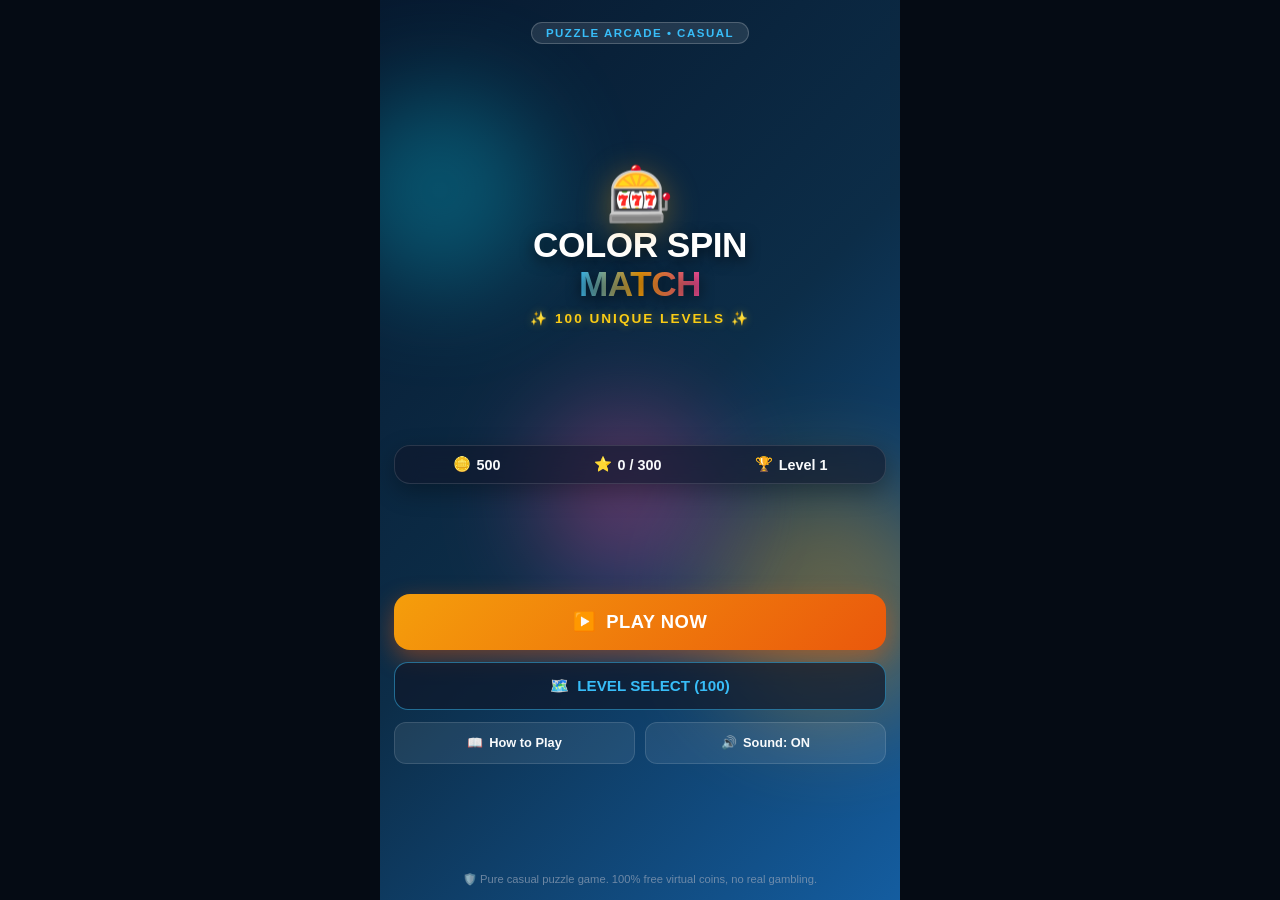
==== app/src/main/assets/index.html @ 5ff64e33 "chore: initialize base project structure Setup initial Android project files, including Manifest, Gr" ====
<!DOCTYPE html>
<html lang="en">
<head>
  <meta charset="UTF-8">
  <meta name="viewport" content="width=device-width, initial-scale=1.0, maximum-scale=1.0, user-scalable=no, viewport-fit=cover">
  <title>Color Spin Match – 100 Levels</title>
  <link rel="stylesheet" href="style.css">
</head>
<body>
  <!-- Canvas for Celebration Particles & Fireworks -->
  <canvas id="particles-canvas"></canvas>

  <!-- Main Container -->
  <div id="app" class="app-container">

    <!-- HOME SCREEN -->
    <section id="screen-home" class="screen active">
      <div class="home-decorations">
        <div class="decor-orb orb-1"></div>
        <div class="decor-orb orb-2"></div>
        <div class="decor-orb orb-3"></div>
      </div>
      <div class="home-content">
        <div class="game-badge">PUZZLE ARCADE • CASUAL</div>
        <div class="logo-group">
          <div class="logo-icon-spin">🎰</div>
          <h1 class="game-title">COLOR SPIN<br><span class="title-highlight">MATCH</span></h1>
          <div class="level-tag">✨ 100 UNIQUE LEVELS ✨</div>
        </div>

        <div class="home-stats-card">
          <div class="stat-pill">
            <span class="pill-icon">🪙</span>
            <span id="home-coins" class="pill-val">500</span>
          </div>
          <div class="stat-pill">
            <span class="pill-icon">⭐</span>
            <span id="home-stars" class="pill-val">0 / 300</span>
          </div>
          <div class="stat-pill">
            <span class="pill-icon">🏆</span>
            <span id="home-level-progress" class="pill-val">Level 1</span>
          </div>
        </div>

        <div class="home-menu">
          <button id="btn-play" class="btn-main pulse-btn" data-action="play">
            <span class="btn-icon">▶️</span> PLAY NOW
          </button>
          <button id="btn-level-select" class="btn-sub" data-action="level-select">
            <span class="btn-icon">🗺️</span> LEVEL SELECT (100)
          </button>
          <div class="home-row-btns">
            <button id="btn-how-to-play" class="btn-icon-label" data-action="how-to-play">
              <span>📖</span> How to Play
            </button>
            <button id="btn-sound-toggle-home" class="btn-icon-label" data-action="toggle-sound">
              <span id="home-sound-icon">🔊</span> Sound: ON
            </button>
          </div>
        </div>

        <div class="safe-notice">
          <span>🛡️ Pure casual puzzle game. 100% free virtual coins, no real gambling.</span>
        </div>
      </div>
    </section>

    <!-- LEVEL SELECT SCREEN -->
    <section id="screen-level-select" class="screen">
      <header class="top-nav">
        <button class="nav-back-btn" data-action="home">← Home</button>
        <h2 class="nav-title">Select Level (1–100)</h2>
        <div class="nav-coins">
          <span>🪙</span> <span class="nav-coin-val">500</span>
        </div>
      </header>

      <!-- World Filter Bar -->
      <div class="world-filter-scroll" id="world-filter-bar">
        <!-- Dynamically injected worlds -->
      </div>

      <!-- Level Grid Container -->
      <div class="level-grid-container" id="level-grid">
        <!-- 100 Level cards rendered here -->
      </div>
    </section>

    <!-- GAME SCREEN -->
    <section id="screen-game" class="screen">
      <!-- Game Top Header -->
      <header class="game-header">
        <div class="header-left">
          <button class="btn-header-icon" id="btn-game-back" data-action="level-select" title="Level Select">🗺️</button>
          <button class="btn-header-icon" id="btn-game-restart" data-action="restart" title="Restart Level">🔄</button>
        </div>
        <div class="level-indicator">
          <span class="level-theme-badge" id="hud-theme-badge">💧 Water World</span>
          <h2 class="level-number-text" id="hud-level-text">LEVEL 1 / 100</h2>
        </div>
        <div class="header-right">
          <div class="coin-display">
            <span>🪙</span> <span id="hud-coins">500</span>
          </div>
          <button class="btn-header-icon" id="btn-sound-toggle-game" data-action="toggle-sound">🔊</button>
        </div>
      </header>

      <!-- Objective & Stats Bar -->
      <div class="objective-bar">
        <div class="obj-card obj-target">
          <span class="obj-label">TARGET</span>
          <span class="obj-val" id="hud-target">500</span>
        </div>
        <div class="obj-card obj-score">
          <span class="obj-label">SCORE</span>
          <span class="obj-val" id="hud-score">0</span>
          <div class="score-progress-bar">
            <div class="score-fill" id="hud-score-fill" style="width: 0%;"></div>
          </div>
        </div>
        <div class="obj-card obj-moves">
          <span class="obj-label">MOVES</span>
          <span class="obj-val" id="hud-moves">10</span>
        </div>
      </div>

      <!-- Combo & Special Status Banner -->
      <div class="combo-banner-wrap">
        <div class="combo-banner" id="combo-banner">COMBO x2!</div>
        <div class="special-event-banner" id="event-banner">⚡ FIRE vs WATER!</div>
      </div>

      <!-- Slot Machine Cabinet Frame -->
      <div class="slot-cabinet" id="slot-cabinet">
        <div class="cabinet-rim-top">
          <div class="rim-light l1"></div>
          <div class="rim-light l2"></div>
          <div class="rim-light l3"></div>
          <div class="rim-light l4"></div>
          <div class="rim-light l5"></div>
        </div>

        <!-- The Reels Viewport -->
        <div class="reels-viewport" id="reels-viewport">
          <div class="reels-container" id="reels-container">
            <!-- 3 to 5 Reels dynamically injected -->
          </div>
          <!-- Win Payline Overlay Lines -->
          <svg class="paylines-overlay" id="paylines-overlay"></svg>
        </div>

        <div class="cabinet-rim-bottom">
          <span class="cabinet-marquee" id="cabinet-marquee">MATCH 3, 4 OR 5 TO WIN!</span>
        </div>
      </div>

      <!-- In-Game Powerup Boosters -->
      <div class="boosters-tray">
        <button class="booster-btn" id="btn-boost-moves" data-booster="moves" title="Add 3 Moves (100 🪙)">
          <span class="b-icon">⚡</span>
          <span class="b-label">+3 Moves</span>
          <span class="b-cost">100🪙</span>
        </button>
        <button class="booster-btn" id="btn-boost-wild" data-booster="wild" title="Rainbow Wild (200 🪙)">
          <span class="b-icon">🌈</span>
          <span class="b-label">Wild Reel</span>
          <span class="b-cost">200🪙</span>
        </button>
        <button class="booster-btn" id="btn-boost-bomb" data-booster="bomb" title="Clear Obstacles (150 🪙)">
          <span class="b-icon">💣</span>
          <span class="b-label">Bomb Blast</span>
          <span class="b-cost">150🪙</span>
        </button>
      </div>

      <!-- Bottom Controls: Large Tactile Spin Button -->
      <div class="spin-controls">
        <button id="btn-auto-spin" class="btn-auto" data-action="toggle-auto">
          <span>AUTO</span>
          <small id="auto-status">OFF</small>
        </button>
        <button id="btn-spin" class="btn-spin-large" data-action="spin">
          <div class="btn-spin-inner">
            <span class="spin-icon">🎰</span>
            <span class="spin-text">SPIN</span>
          </div>
        </button>
        <div class="quick-info">
          <span class="info-tip">SPACE: Spin</span>
        </div>
      </div>
    </section>

    <!-- VICTORY MODAL -->
    <div id="modal-victory" class="modal-overlay">
      <div class="modal-card victory-card">
        <div class="modal-header-icon">🎉</div>
        <h2 class="modal-title" id="victory-title">LEVEL COMPLETE!</h2>
        <div class="stars-row" id="victory-stars">
          <span class="star-item">⭐</span>
          <span class="star-item">⭐</span>
          <span class="star-item">⭐</span>
        </div>
        <div class="modal-stats-list">
          <div class="m-stat-row">
            <span>Score Reached:</span>
            <strong id="victory-score">1,250</strong>
          </div>
          <div class="m-stat-row">
            <span>Moves Remaining:</span>
            <strong id="victory-moves">4</strong>
          </div>
          <div class="m-stat-row">
            <span>Coins Earned:</span>
            <strong class="gold-text" id="victory-coins">+85 🪙</strong>
          </div>
        </div>
        <div class="modal-actions">
          <button class="btn-modal-action btn-next-level" id="btn-next-level" data-action="next-level">
            NEXT LEVEL ▶️
          </button>
          <div class="modal-sub-actions">
            <button class="btn-modal-sub" id="btn-replay-level" data-action="restart">🔄 Replay</button>
            <button class="btn-modal-sub" data-action="level-select">🗺️ Levels</button>
          </div>
        </div>
      </div>
    </div>

    <!-- GAME OVER / OUT OF MOVES MODAL -->
    <div id="modal-gameover" class="modal-overlay">
      <div class="modal-card gameover-card">
        <div class="modal-header-icon">💔</div>
        <h2 class="modal-title">OUT OF MOVES!</h2>
        <p class="modal-subtitle">You didn't reach the target score in time.</p>
        <div class="modal-stats-list">
          <div class="m-stat-row">
            <span>Target:</span>
            <strong id="gameover-target">1,000</strong>
          </div>
          <div class="m-stat-row">
            <span>Your Score:</span>
            <strong id="gameover-score">820</strong>
          </div>
        </div>
        <div class="modal-actions">
          <button class="btn-modal-action btn-retry" data-action="restart">
            🔄 TRY AGAIN
          </button>
          <button class="btn-modal-action btn-continue-moves" id="btn-buy-continue" data-booster="continue">
            ⚡ +3 Moves (100 🪙)
          </button>
          <button class="btn-modal-sub" data-action="level-select">🗺️ Level Select</button>
        </div>
      </div>
    </div>

    <!-- LEVEL 100 GRAND FINALE WINNER MODAL -->
    <div id="modal-grand-finale" class="modal-overlay">
      <div class="modal-card finale-card">
        <div class="finale-crown">👑</div>
        <h2 class="finale-title">100 LEVELS COMPLETE!</h2>
        <div class="master-badge">🏆 COLOR MATCH MASTER 🏆</div>
        <p class="finale-desc">
          Astounding achievement! You mastered all 20 worlds, solved every water, screw, fire, ice, robot, candy, space, and cosmic slot challenge!
        </p>
        <div class="finale-coins">
          <span>+5,000 BONUS COINS! 🪙</span>
        </div>
        <div class="modal-actions">
          <button class="btn-modal-action btn-replay-all" data-action="home">
            🏠 RETURN HOME
          </button>
          <button class="btn-modal-sub" data-action="level-select">
            🗺️ VIEW ALL LEVELS
          </button>
        </div>
      </div>
    </div>

    <!-- HOW TO PLAY MODAL -->
    <div id="modal-how-to-play" class="modal-overlay">
      <div class="modal-card how-card">
        <div class="how-header">
          <h3>📖 How to Play</h3>
          <button class="close-modal-btn" data-action="close-modal">✕</button>
        </div>
        <div class="how-content-scroll">
          <div class="how-section">
            <h4>🎰 Spin & Match</h4>
            <p>Press <strong>SPIN</strong> to roll the reels. Reels decelerate and stop one by one.</p>
            <ul>
              <li><strong>2 of a kind</strong> = Small Match (Points + Coins)</li>
              <li><strong>3 of a kind</strong> = Match (High Points)</li>
              <li><strong>4 of a kind</strong> = Super Match (+Combo Multiplier!)</li>
              <li><strong>5 of a kind</strong> = Mega Match (+Screen Shake & Mega Bonus!)</li>
            </ul>
          </div>
          <div class="how-section">
            <h4>✨ Special Symbols</h4>
            <div class="symbol-guide-grid">
              <div class="guide-item"><span>🌈</span><strong>Wild</strong><p>Substitutes for any normal symbol.</p></div>
              <div class="guide-item"><span>🌟</span><strong>Super Wild</strong><p>Matches any symbol with extra bonus points.</p></div>
              <div class="guide-item"><span>💣</span><strong>Bomb</strong><p>Detonates and converts adjacent symbols.</p></div>
              <div class="guide-item"><span>❓</span><strong>Mystery</strong><p>Reveals a high-tier symbol upon stopping.</p></div>
              <div class="guide-item"><span>🔒</span><strong>Locked</strong><p>Must be matched to crack open.</p></div>
              <div class="guide-item"><span>✖️2</span><strong>Multiplier</strong><p>Doubles all win scores on this spin.</p></div>
            </div>
          </div>
          <div class="how-section">
            <h4>🌍 20 Worlds & 100 Levels</h4>
            <p>Every 5 levels brings a completely new world theme, colors, and mechanics:</p>
            <p><strong>1-5:</strong> Water World • <strong>6-10:</strong> Machine World • <strong>11-15:</strong> Water + Machine • <strong>16-20:</strong> Fire World • <strong>21-25:</strong> Fire + Water • <strong>26-30:</strong> Ice World • <strong>31-35:</strong> Fire + Ice • <strong>36-40:</strong> Forest World • <strong>46-50:</strong> Candy World • <strong>56-60:</strong> Space World • <strong>76-80:</strong> Robot World • <strong>86-90:</strong> Rainbow World • <strong>91-100:</strong> Ultimate Finale!</p>
          </div>
          <div class="how-section">
            <h4>⌨️ Controls & Shortcuts</h4>
            <p><strong>Mobile:</strong> Tap the big SPIN button. Smooth responsive touch.<br>
            <strong>PC:</strong> Press <strong>SPACE</strong> to spin, <strong>R</strong> to restart, <strong>ESC</strong> for menu.</p>
          </div>
        </div>
        <button class="btn-modal-action" data-action="close-modal">GOT IT! LET'S PLAY</button>
      </div>
    </div>

  </div>

  <script src="script.js"></script>
</body>
</html>
---- app/src/main/assets/style.css ----
/* Color Spin Match - 100 Levels Responsive Stylesheet */

:root {
  --primary-color: #06b6d4;
  --primary-glow: rgba(6, 182, 212, 0.4);
  --accent-gold: #f59e0b;
  --bg-gradient: linear-gradient(135deg, #07192f 0%, #0c2d48 50%, #145da0 100%);
  --cabinet-bg: rgba(15, 23, 42, 0.85);
  --cabinet-border: #38bdf8;
  --cabinet-rim: #0284c7;
  --tile-bg: rgba(30, 41, 59, 0.7);
  --tile-border: rgba(255, 255, 255, 0.12);
  --text-main: #f8fafc;
  --text-muted: #94a3b8;
  --safe-top: env(safe-area-inset-top, 0px);
  --safe-bottom: env(safe-area-inset-bottom, 0px);
}

/* Global Reset & Mobile Constraints */
* {
  box-sizing: border-box;
  margin: 0;
  padding: 0;
  -webkit-tap-highlight-color: transparent;
  user-select: none;
  -webkit-user-select: none;
}

html, body {
  width: 100%;
  height: 100%;
  overflow: hidden;
  background-color: #050b14;
  color: var(--text-main);
  font-family: -apple-system, BlinkMacSystemFont, "Segoe UI", Roboto, Helvetica, Arial, sans-serif;
  touch-action: manipulation;
}

/* Particles Canvas */
#particles-canvas {
  position: fixed;
  top: 0;
  left: 0;
  width: 100%;
  height: 100%;
  pointer-events: none;
  z-index: 100;
}

/* App Container */
.app-container {
  position: relative;
  width: 100%;
  height: 100%;
  max-width: 520px;
  margin: 0 auto;
  overflow: hidden;
  display: flex;
  flex-direction: column;
  background: var(--bg-gradient);
  transition: background 0.6s cubic-bezier(0.4, 0, 0.2, 1);
}

/* Screens */
.screen {
  position: absolute;
  top: 0;
  left: 0;
  width: 100%;
  height: 100%;
  display: none;
  flex-direction: column;
  padding: calc(var(--safe-top) + 12px) 14px calc(var(--safe-bottom) + 14px) 14px;
  opacity: 0;
  transform: scale(0.98);
  transition: opacity 0.3s ease, transform 0.3s ease;
  z-index: 10;
  overflow: hidden;
}

.screen.active {
  display: flex;
  opacity: 1;
  transform: scale(1);
  z-index: 20;
}

/* ==========================================================================
   HOME SCREEN
   ========================================================================== */
#screen-home {
  justify-content: space-between;
  align-items: center;
  text-align: center;
}

.home-decorations {
  position: absolute;
  inset: 0;
  pointer-events: none;
  overflow: hidden;
}

.decor-orb {
  position: absolute;
  border-radius: 50%;
  filter: blur(50px);
  opacity: 0.35;
  animation: floatOrb 8s infinite alternate ease-in-out;
}

.orb-1 {
  width: 200px;
  height: 200px;
  background: #06b6d4;
  top: 10%;
  left: -40px;
}

.orb-2 {
  width: 240px;
  height: 240px;
  background: #f59e0b;
  bottom: 20%;
  right: -50px;
  animation-duration: 11s;
}

.orb-3 {
  width: 180px;
  height: 180px;
  background: #ec4899;
  top: 45%;
  left: 30%;
  animation-duration: 9s;
}

@keyframes floatOrb {
  0% { transform: translate(0, 0) scale(1); }
  100% { transform: translate(25px, 20px) scale(1.15); }
}

.home-content {
  position: relative;
  z-index: 2;
  width: 100%;
  height: 100%;
  display: flex;
  flex-direction: column;
  justify-content: space-between;
  align-items: center;
}

.game-badge {
  display: inline-block;
  padding: 4px 14px;
  border-radius: 20px;
  font-size: 0.72rem;
  letter-spacing: 1.5px;
  font-weight: 700;
  background: rgba(255, 255, 255, 0.1);
  border: 1px solid rgba(255, 255, 255, 0.2);
  color: #38bdf8;
  margin-top: 10px;
}

.logo-group {
  margin: 10px 0;
}

.logo-icon-spin {
  font-size: 3.4rem;
  filter: drop-shadow(0 6px 16px rgba(245, 158, 11, 0.4));
  animation: gentleBounce 2.5s infinite ease-in-out;
}

@keyframes gentleBounce {
  0%, 100% { transform: translateY(0); }
  50% { transform: translateY(-8px); }
}

.game-title {
  font-size: 2.2rem;
  font-weight: 900;
  line-height: 1.1;
  letter-spacing: -0.5px;
  color: #ffffff;
  text-shadow: 0 4px 14px rgba(0, 0, 0, 0.6);
}

.title-highlight {
  background: linear-gradient(90deg, #38bdf8, #f59e0b, #ec4899);
  -webkit-background-clip: text;
  -webkit-text-fill-color: transparent;
}

.level-tag {
  font-size: 0.85rem;
  font-weight: 800;
  letter-spacing: 2px;
  color: #facc15;
  margin-top: 6px;
  text-shadow: 0 0 10px rgba(250, 204, 21, 0.4);
}

.home-stats-card {
  display: flex;
  gap: 10px;
  background: rgba(15, 23, 42, 0.6);
  backdrop-filter: blur(12px);
  border: 1px solid rgba(255, 255, 255, 0.12);
  border-radius: 16px;
  padding: 10px 16px;
  width: 100%;
  justify-content: space-around;
  box-shadow: 0 8px 24px rgba(0, 0, 0, 0.3);
}

.stat-pill {
  display: flex;
  align-items: center;
  gap: 6px;
  font-size: 0.9rem;
  font-weight: 700;
}

.home-menu {
  display: flex;
  flex-direction: column;
  gap: 12px;
  width: 100%;
}

.btn-main {
  width: 100%;
  height: 56px;
  border: none;
  border-radius: 16px;
  background: linear-gradient(135deg, #f59e0b, #ea580c);
  color: #ffffff;
  font-size: 1.15rem;
  font-weight: 800;
  letter-spacing: 0.5px;
  display: flex;
  align-items: center;
  justify-content: center;
  gap: 10px;
  box-shadow: 0 8px 25px rgba(234, 88, 12, 0.45);
  cursor: pointer;
  transition: transform 0.15s, box-shadow 0.15s;
}

.btn-main:active {
  transform: scale(0.96);
  box-shadow: 0 3px 10px rgba(234, 88, 12, 0.3);
}

.pulse-btn {
  animation: pulseScale 2s infinite ease-in-out;
}

@keyframes pulseScale {
  0%, 100% { transform: scale(1); }
  50% { transform: scale(1.02); }
}

.btn-sub {
  width: 100%;
  height: 48px;
  border: 1.5px solid rgba(56, 189, 248, 0.5);
  border-radius: 14px;
  background: rgba(15, 23, 42, 0.7);
  color: #38bdf8;
  font-size: 0.95rem;
  font-weight: 700;
  display: flex;
  align-items: center;
  justify-content: center;
  gap: 8px;
  cursor: pointer;
  transition: transform 0.15s, background 0.15s;
}

.btn-sub:active {
  transform: scale(0.97);
  background: rgba(56, 189, 248, 0.15);
}

.home-row-btns {
  display: flex;
  gap: 10px;
  width: 100%;
}

.btn-icon-label {
  flex: 1;
  height: 42px;
  border-radius: 12px;
  background: rgba(255, 255, 255, 0.08);
  border: 1px solid rgba(255, 255, 255, 0.12);
  color: var(--text-main);
  font-size: 0.8rem;
  font-weight: 600;
  display: flex;
  align-items: center;
  justify-content: center;
  gap: 6px;
  cursor: pointer;
}

.btn-icon-label:active {
  background: rgba(255, 255, 255, 0.15);
}

.safe-notice {
  font-size: 0.7rem;
  color: var(--text-muted);
  opacity: 0.7;
}

/* ==========================================================================
   LEVEL SELECT SCREEN
   ========================================================================== */
#screen-level-select {
  padding-bottom: 0;
}

.top-nav {
  display: flex;
  align-items: center;
  justify-content: space-between;
  margin-bottom: 10px;
}

.nav-back-btn {
  background: rgba(255, 255, 255, 0.1);
  border: 1px solid rgba(255, 255, 255, 0.15);
  color: var(--text-main);
  padding: 7px 12px;
  border-radius: 10px;
  font-size: 0.85rem;
  font-weight: 700;
  cursor: pointer;
}

.nav-title {
  font-size: 1.1rem;
  font-weight: 800;
  color: #ffffff;
}

.nav-coins {
  font-size: 0.9rem;
  font-weight: 700;
  color: #facc15;
  background: rgba(15, 23, 42, 0.6);
  padding: 5px 10px;
  border-radius: 12px;
  border: 1px solid rgba(250, 204, 21, 0.25);
}

/* World Filter Scroll */
.world-filter-scroll {
  display: flex;
  gap: 8px;
  overflow-x: auto;
  padding-bottom: 8px;
  margin-bottom: 8px;
  scrollbar-width: none;
}

.world-filter-scroll::-webkit-scrollbar {
  display: none;
}

.filter-chip {
  flex-shrink: 0;
  padding: 6px 12px;
  border-radius: 20px;
  font-size: 0.72rem;
  font-weight: 700;
  background: rgba(15, 23, 42, 0.65);
  border: 1px solid rgba(255, 255, 255, 0.12);
  color: var(--text-muted);
  cursor: pointer;
  white-space: nowrap;
}

.filter-chip.active {
  background: var(--primary-color);
  color: #ffffff;
  border-color: #ffffff;
  box-shadow: 0 2px 10px var(--primary-glow);
}

/* Level Grid */
.level-grid-container {
  flex: 1;
  overflow-y: auto;
  padding-bottom: 24px;
  display: flex;
  flex-direction: column;
  gap: 16px;
  scrollbar-width: thin;
}

.world-group-section {
  background: rgba(15, 23, 42, 0.5);
  border-radius: 16px;
  padding: 12px;
  border: 1px solid rgba(255, 255, 255, 0.08);
}

.world-group-header {
  display: flex;
  justify-content: space-between;
  align-items: center;
  margin-bottom: 10px;
}

.world-group-title {
  font-size: 0.85rem;
  font-weight: 800;
  letter-spacing: 0.5px;
  display: flex;
  align-items: center;
  gap: 6px;
}

.world-range-tag {
  font-size: 0.7rem;
  color: var(--text-muted);
  background: rgba(255, 255, 255, 0.08);
  padding: 2px 6px;
  border-radius: 6px;
}

.level-cards-row {
  display: grid;
  grid-template-columns: repeat(5, 1fr);
  gap: 8px;
}

.lvl-card {
  aspect-ratio: 1;
  border-radius: 12px;
  display: flex;
  flex-direction: column;
  align-items: center;
  justify-content: center;
  font-weight: 800;
  font-size: 0.95rem;
  background: rgba(30, 41, 59, 0.6);
  border: 1.5px solid rgba(255, 255, 255, 0.1);
  color: var(--text-main);
  position: relative;
  cursor: pointer;
  transition: transform 0.15s, box-shadow 0.15s;
}

.lvl-card:active {
  transform: scale(0.93);
}

.lvl-card.completed {
  background: linear-gradient(135deg, rgba(16, 185, 129, 0.25), rgba(6, 182, 212, 0.25));
  border-color: #10b981;
}

.lvl-card.current {
  background: linear-gradient(135deg, rgba(245, 158, 11, 0.35), rgba(234, 88, 12, 0.35));
  border-color: #f59e0b;
  box-shadow: 0 0 12px rgba(245, 158, 11, 0.5);
  animation: pulseCard 2s infinite ease-in-out;
}

@keyframes pulseCard {
  0%, 100% { border-color: #f59e0b; }
  50% { border-color: #facc15; box-shadow: 0 0 16px rgba(250, 204, 21, 0.7); }
}

.lvl-card.locked {
  background: rgba(15, 23, 42, 0.4);
  border-color: rgba(255, 255, 255, 0.05);
  color: #475569;
  cursor: not-allowed;
  opacity: 0.55;
}

.lvl-stars {
  font-size: 0.55rem;
  line-height: 1;
  margin-top: 2px;
  letter-spacing: -1px;
}

.lvl-check {
  font-size: 0.65rem;
  color: #10b981;
}

/* ==========================================================================
   GAME SCREEN
   ========================================================================== */
#screen-game {
  justify-content: space-between;
}

.game-header {
  display: flex;
  align-items: center;
  justify-content: space-between;
  width: 100%;
}

.header-left, .header-right {
  display: flex;
  align-items: center;
  gap: 6px;
}

.btn-header-icon {
  width: 36px;
  height: 36px;
  border-radius: 10px;
  background: rgba(15, 23, 42, 0.7);
  border: 1px solid rgba(255, 255, 255, 0.15);
  color: #ffffff;
  font-size: 1rem;
  display: flex;
  align-items: center;
  justify-content: center;
  cursor: pointer;
}

.btn-header-icon:active {
  transform: scale(0.9);
}

.level-indicator {
  text-align: center;
}

.level-theme-badge {
  display: inline-block;
  font-size: 0.65rem;
  font-weight: 700;
  text-transform: uppercase;
  letter-spacing: 1px;
  color: var(--primary-color);
  background: rgba(255, 255, 255, 0.08);
  padding: 1px 8px;
  border-radius: 10px;
}

.level-number-text {
  font-size: 1.05rem;
  font-weight: 900;
  color: #ffffff;
  letter-spacing: 0.5px;
}

.coin-display {
  display: flex;
  align-items: center;
  gap: 4px;
  background: rgba(15, 23, 42, 0.7);
  border: 1px solid rgba(250, 204, 21, 0.3);
  padding: 4px 8px;
  border-radius: 10px;
  font-size: 0.82rem;
  font-weight: 800;
  color: #facc15;
}

/* Objective Bar */
.objective-bar {
  display: grid;
  grid-template-columns: 1fr 1.6fr 1fr;
  gap: 8px;
  margin: 6px 0;
}

.obj-card {
  background: rgba(15, 23, 42, 0.75);
  backdrop-filter: blur(8px);
  border: 1px solid rgba(255, 255, 255, 0.1);
  border-radius: 12px;
  padding: 6px 8px;
  text-align: center;
  display: flex;
  flex-direction: column;
  justify-content: center;
  position: relative;
}

.obj-label {
  font-size: 0.62rem;
  font-weight: 800;
  letter-spacing: 0.8px;
  color: var(--text-muted);
}

.obj-val {
  font-size: 1.15rem;
  font-weight: 900;
  color: #ffffff;
}

.obj-target .obj-val { color: #f59e0b; }
.obj-score .obj-val { color: #38bdf8; }
.obj-moves .obj-val { color: #10b981; }

.obj-moves.danger .obj-val {
  color: #ef4444;
  animation: moveBlink 0.8s infinite;
}

@keyframes moveBlink {
  50% { opacity: 0.4; }
}

.score-progress-bar {
  width: 100%;
  height: 4px;
  background: rgba(255, 255, 255, 0.1);
  border-radius: 4px;
  overflow: hidden;
  margin-top: 3px;
}

.score-fill {
  height: 100%;
  background: linear-gradient(90deg, #38bdf8, #10b981);
  transition: width 0.3s ease;
}

/* Combo Banner */
.combo-banner-wrap {
  height: 24px;
  display: flex;
  align-items: center;
  justify-content: center;
  position: relative;
}

.combo-banner, .special-event-banner {
  display: none;
  font-size: 0.8rem;
  font-weight: 800;
  padding: 2px 14px;
  border-radius: 12px;
  letter-spacing: 0.5px;
  animation: popIn 0.3s cubic-bezier(0.175, 0.885, 0.32, 1.275);
}

.combo-banner {
  background: linear-gradient(90deg, #f59e0b, #ec4899);
  color: #ffffff;
  box-shadow: 0 0 12px rgba(245, 158, 11, 0.6);
}

.special-event-banner {
  background: linear-gradient(90deg, #ef4444, #06b6d4);
  color: #ffffff;
  box-shadow: 0 0 12px rgba(6, 182, 212, 0.6);
}

@keyframes popIn {
  0% { transform: scale(0.5); opacity: 0; }
  100% { transform: scale(1); opacity: 1; }
}

/* Slot Machine Cabinet Frame */
.slot-cabinet {
  flex: 1;
  max-height: 400px;
  min-height: 270px;
  background: var(--cabinet-bg);
  border: 2px solid var(--cabinet-border);
  border-radius: 20px;
  box-shadow: 0 8px 30px rgba(0, 0, 0, 0.5), inset 0 0 20px rgba(0, 0, 0, 0.6);
  display: flex;
  flex-direction: column;
  padding: 8px;
  position: relative;
  overflow: hidden;
  transition: border-color 0.4s;
}

.cabinet-rim-top {
  display: flex;
  justify-content: space-around;
  padding-bottom: 6px;
}

.rim-light {
  width: 8px;
  height: 8px;
  border-radius: 50%;
  background: #facc15;
  box-shadow: 0 0 6px #facc15;
  animation: blinkLights 1.2s infinite alternate;
}

.l2 { animation-delay: 0.2s; }
.l3 { animation-delay: 0.4s; }
.l4 { animation-delay: 0.6s; }
.l5 { animation-delay: 0.8s; }

@keyframes blinkLights {
  0% { opacity: 0.3; transform: scale(0.8); }
  100% { opacity: 1; transform: scale(1.1); }
}

/* Reels Viewport */
.reels-viewport {
  flex: 1;
  position: relative;
  background: rgba(5, 11, 20, 0.85);
  border-radius: 14px;
  overflow: hidden;
  border: 1px solid rgba(255, 255, 255, 0.08);
}

/* Reels Container (Holds 3 to 5 reels side by side) */
.reels-container {
  display: flex;
  width: 100%;
  height: 100%;
  position: relative;
  z-index: 2;
}

.reel-column {
  flex: 1;
  height: 100%;
  display: flex;
  flex-direction: column;
  position: relative;
  border-right: 1px solid rgba(255, 255, 255, 0.06);
  overflow: hidden;
}

.reel-column:last-child {
  border-right: none;
}

/* The vertical moving strip */
.reel-strip {
  display: flex;
  flex-direction: column;
  width: 100%;
  position: absolute;
  top: 0;
  left: 0;
  will-change: transform;
}

.reel-strip.spinning {
  filter: blur(1.5px);
}

/* Slot Tile Cell */
.slot-tile {
  width: 100%;
  display: flex;
  flex-direction: column;
  align-items: center;
  justify-content: center;
  position: relative;
  user-select: none;
  transition: transform 0.25s, filter 0.25s;
}

.tile-inner {
  width: 88%;
  height: 88%;
  background: var(--tile-bg);
  border: 1px solid var(--tile-border);
  border-radius: 12px;
  display: flex;
  align-items: center;
  justify-content: center;
  position: relative;
  transition: transform 0.2s, box-shadow 0.2s;
}

.tile-symbol {
  font-size: 2rem;
  line-height: 1;
  display: flex;
  align-items: center;
  justify-content: center;
  filter: drop-shadow(0 2px 5px rgba(0, 0, 0, 0.4));
  transition: transform 0.2s cubic-bezier(0.175, 0.885, 0.32, 1.275);
}

/* Matched tile effects */
.slot-tile.matched .tile-inner {
  background: rgba(245, 158, 11, 0.35);
  border-color: #facc15;
  box-shadow: 0 0 15px rgba(250, 204, 21, 0.8), inset 0 0 10px rgba(250, 204, 21, 0.5);
  animation: matchBounce 0.6s infinite alternate ease-in-out;
}

.slot-tile.matched .tile-symbol {
  transform: scale(1.22);
}

@keyframes matchBounce {
  0% { transform: scale(1); }
  100% { transform: scale(1.08); }
}

/* Special Symbol Glows */
.slot-tile.wild .tile-inner {
  border-color: #ec4899;
  box-shadow: 0 0 10px rgba(236, 72, 153, 0.5);
}

.slot-tile.super-wild .tile-inner {
  border-color: #facc15;
  box-shadow: 0 0 12px rgba(250, 204, 21, 0.7);
  animation: rainbowBorder 1.5s infinite linear;
}

@keyframes rainbowBorder {
  0% { border-color: #ef4444; }
  33% { border-color: #10b981; }
  66% { border-color: #38bdf8; }
  100% { border-color: #ef4444; }
}

.slot-tile.locked .tile-inner::after {
  content: "🔒";
  position: absolute;
  top: 2px;
  right: 2px;
  font-size: 0.75rem;
  background: rgba(0, 0, 0, 0.6);
  border-radius: 4px;
  padding: 1px 2px;
}

.slot-tile.frozen .tile-inner::before {
  content: "";
  position: absolute;
  inset: 0;
  background: rgba(56, 189, 248, 0.3);
  border-radius: 12px;
  backdrop-filter: blur(1px);
}

/* Paylines Overlay SVG */
.paylines-overlay {
  position: absolute;
  inset: 0;
  width: 100%;
  height: 100%;
  pointer-events: none;
  z-index: 5;
}

.payline-path {
  fill: none;
  stroke-linecap: round;
  stroke-linejoin: round;
  animation: dash 1s linear infinite;
}

/* Cabinet Marquee */
.cabinet-rim-bottom {
  text-align: center;
  padding-top: 5px;
}

.cabinet-marquee {
  font-size: 0.68rem;
  font-weight: 800;
  letter-spacing: 1px;
  color: var(--accent-gold);
  text-shadow: 0 0 6px rgba(245, 158, 11, 0.5);
}

/* Boosters Tray */
.boosters-tray {
  display: flex;
  gap: 8px;
  margin: 6px 0;
}

.booster-btn {
  flex: 1;
  background: rgba(15, 23, 42, 0.75);
  border: 1px solid rgba(255, 255, 255, 0.12);
  border-radius: 12px;
  padding: 6px 4px;
  display: flex;
  flex-direction: column;
  align-items: center;
  justify-content: center;
  color: var(--text-main);
  cursor: pointer;
  transition: transform 0.15s, background 0.15s;
}

.booster-btn:active {
  transform: scale(0.94);
  background: rgba(255, 255, 255, 0.1);
}

.b-icon { font-size: 1.1rem; line-height: 1; }
.b-label { font-size: 0.65rem; font-weight: 700; margin-top: 2px; }
.b-cost { font-size: 0.6rem; color: #facc15; font-weight: 800; }

/* Spin Controls */
.spin-controls {
  display: flex;
  align-items: center;
  justify-content: space-between;
  gap: 12px;
  width: 100%;
  margin-top: 4px;
}

.btn-auto {
  width: 60px;
  height: 60px;
  border-radius: 16px;
  background: rgba(15, 23, 42, 0.8);
  border: 1.5px solid rgba(255, 255, 255, 0.15);
  color: var(--text-main);
  font-size: 0.75rem;
  font-weight: 800;
  display: flex;
  flex-direction: column;
  align-items: center;
  justify-content: center;
  cursor: pointer;
}

.btn-auto.active {
  background: rgba(239, 68, 68, 0.3);
  border-color: #ef4444;
  color: #ef4444;
}

.btn-spin-large {
  flex: 1;
  height: 64px;
  border-radius: 20px;
  border: none;
  background: linear-gradient(135deg, #10b981 0%, #059669 100%);
  color: #ffffff;
  font-size: 1.3rem;
  font-weight: 900;
  cursor: pointer;
  box-shadow: 0 8px 24px rgba(16, 185, 129, 0.5), inset 0 2px 4px rgba(255, 255, 255, 0.4);
  transition: transform 0.1s, box-shadow 0.1s, filter 0.2s;
  display: flex;
  align-items: center;
  justify-content: center;
}

.btn-spin-large:active {
  transform: scale(0.96);
  box-shadow: 0 2px 8px rgba(16, 185, 129, 0.4);
}

.btn-spin-large.disabled {
  filter: grayscale(0.8) opacity(0.6);
  cursor: not-allowed;
  pointer-events: none;
}

.btn-spin-inner {
  display: flex;
  align-items: center;
  justify-content: center;
  gap: 8px;
}

.spin-icon {
  font-size: 1.6rem;
  animation: spinWiggle 3s infinite ease-in-out;
}

@keyframes spinWiggle {
  0%, 100% { transform: rotate(0deg); }
  25% { transform: rotate(-8deg); }
  75% { transform: rotate(8deg); }
}

.quick-info {
  width: 60px;
  text-align: center;
}

.info-tip {
  font-size: 0.62rem;
  color: var(--text-muted);
  font-weight: 600;
}

/* Screen Shake */
.shake-screen {
  animation: screenShake 0.45s cubic-bezier(0.36, 0.07, 0.19, 0.97) both;
}

@keyframes screenShake {
  10%, 90% { transform: translate3d(-2px, 0, 0); }
  20%, 80% { transform: translate3d(3px, 0, 0); }
  30%, 50%, 70% { transform: translate3d(-4px, 0, 0); }
  40%, 60% { transform: translate3d(4px, 0, 0); }
}

/* ==========================================================================
   MODALS
   ========================================================================== */
.modal-overlay {
  position: fixed;
  inset: 0;
  background: rgba(0, 0, 0, 0.82);
  backdrop-filter: blur(8px);
  display: none;
  align-items: center;
  justify-content: center;
  padding: 16px;
  z-index: 200;
}

.modal-overlay.active {
  display: flex;
}

.modal-card {
  width: 100%;
  max-width: 380px;
  background: rgba(15, 23, 42, 0.95);
  border: 1.5px solid rgba(255, 255, 255, 0.15);
  border-radius: 24px;
  padding: 24px 20px;
  text-align: center;
  box-shadow: 0 16px 40px rgba(0, 0, 0, 0.7);
  animation: modalScale 0.3s cubic-bezier(0.175, 0.885, 0.32, 1.275);
}

@keyframes modalScale {
  0% { transform: scale(0.8); opacity: 0; }
  100% { transform: scale(1); opacity: 1; }
}

.modal-header-icon {
  font-size: 3.2rem;
  margin-bottom: 6px;
}

.modal-title {
  font-size: 1.5rem;
  font-weight: 900;
  color: #ffffff;
}

.modal-subtitle {
  font-size: 0.85rem;
  color: var(--text-muted);
  margin-top: 4px;
}

.stars-row {
  font-size: 2rem;
  margin: 12px 0;
  display: flex;
  justify-content: center;
  gap: 8px;
}

.star-item {
  filter: drop-shadow(0 2px 8px rgba(250, 204, 21, 0.5));
}

.modal-stats-list {
  background: rgba(30, 41, 59, 0.6);
  border-radius: 14px;
  padding: 12px;
  margin: 14px 0;
  display: flex;
  flex-direction: column;
  gap: 8px;
}

.m-stat-row {
  display: flex;
  justify-content: space-between;
  font-size: 0.9rem;
}

.gold-text {
  color: #facc15;
}

.modal-actions {
  display: flex;
  flex-direction: column;
  gap: 10px;
  margin-top: 14px;
}

.btn-modal-action {
  width: 100%;
  height: 50px;
  border-radius: 14px;
  border: none;
  background: linear-gradient(135deg, #10b981, #059669);
  color: #ffffff;
  font-size: 1.05rem;
  font-weight: 800;
  cursor: pointer;
  box-shadow: 0 6px 20px rgba(16, 185, 129, 0.4);
}

.btn-modal-action:active {
  transform: scale(0.96);
}

.btn-retry {
  background: linear-gradient(135deg, #f59e0b, #ea580c);
  box-shadow: 0 6px 20px rgba(234, 88, 12, 0.4);
}

.btn-continue-moves {
  background: linear-gradient(135deg, #38bdf8, #2563eb);
}

.modal-sub-actions {
  display: flex;
  gap: 8px;
}

.btn-modal-sub {
  flex: 1;
  height: 42px;
  border-radius: 12px;
  background: rgba(255, 255, 255, 0.08);
  border: 1px solid rgba(255, 255, 255, 0.15);
  color: var(--text-main);
  font-size: 0.85rem;
  font-weight: 700;
  cursor: pointer;
}

/* Grand Finale Modal */
.finale-card {
  border-color: #facc15;
  background: linear-gradient(135deg, #1e1b4b 0%, #311042 100%);
  box-shadow: 0 0 50px rgba(250, 204, 21, 0.4);
}

.finale-crown {
  font-size: 4rem;
  animation: crownFloat 2s infinite ease-in-out;
}

@keyframes crownFloat {
  0%, 100% { transform: translateY(0) rotate(-3deg); }
  50% { transform: translateY(-8px) rotate(3deg); }
}

.master-badge {
  font-size: 1.15rem;
  font-weight: 900;
  color: #facc15;
  letter-spacing: 1px;
  margin: 6px 0;
  text-shadow: 0 0 12px rgba(250, 204, 21, 0.6);
}

.finale-desc {
  font-size: 0.85rem;
  color: #e2e8f0;
  line-height: 1.4;
  margin: 10px 0;
}

.finale-coins {
  font-size: 1.1rem;
  font-weight: 800;
  color: #facc15;
  background: rgba(250, 204, 21, 0.15);
  border: 1px dashed #facc15;
  padding: 8px;
  border-radius: 12px;
}

/* How to Play Modal */
.how-card {
  max-height: 85vh;
  display: flex;
  flex-direction: column;
  text-align: left;
}

.how-header {
  display: flex;
  justify-content: space-between;
  align-items: center;
  margin-bottom: 12px;
}

.close-modal-btn {
  background: none;
  border: none;
  color: var(--text-muted);
  font-size: 1.2rem;
  cursor: pointer;
}

.how-content-scroll {
  flex: 1;
  overflow-y: auto;
  padding-right: 4px;
  display: flex;
  flex-direction: column;
  gap: 14px;
  margin-bottom: 14px;
}

.how-section h4 {
  font-size: 0.95rem;
  color: #38bdf8;
  margin-bottom: 4px;
}

.how-section p, .how-section ul {
  font-size: 0.8rem;
  color: var(--text-muted);
  line-height: 1.4;
}

.how-section ul {
  margin-left: 16px;
  margin-top: 4px;
}

.symbol-guide-grid {
  display: grid;
  grid-template-columns: 1fr 1fr;
  gap: 8px;
  margin-top: 6px;
}

.guide-item {
  background: rgba(30, 41, 59, 0.5);
  border-radius: 10px;
  padding: 6px 8px;
  display: flex;
  flex-direction: column;
  gap: 2px;
}

.guide-item span {
  font-size: 1.3rem;
}

.guide-item strong {
  font-size: 0.78rem;
  color: #ffffff;
}

.guide-item p {
  font-size: 0.68rem;
}
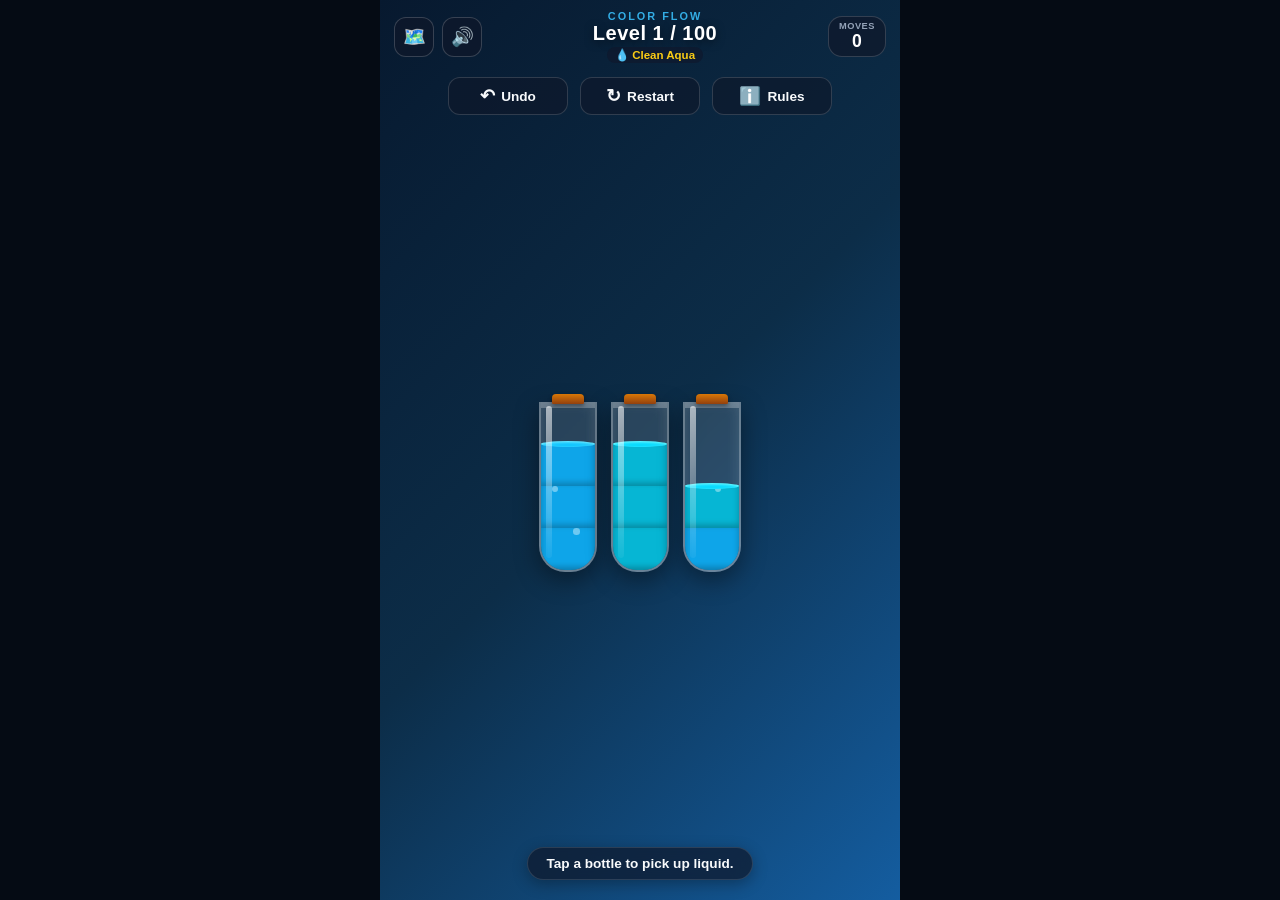
==== commit ff5d35c8: "feat: rebrand project to Color Flow Transitioned the game from a color slot puzzle to a water sort p" ====
--- a/app/src/main/assets/index.html
+++ b/app/src/main/assets/index.html
@@ -3,329 +3,185 @@
 <head>
   <meta charset="UTF-8">
   <meta name="viewport" content="width=device-width, initial-scale=1.0, maximum-scale=1.0, user-scalable=no, viewport-fit=cover">
-  <title>Color Spin Match – 100 Levels</title>
-  <link rel="stylesheet" href="style.css">
+  <meta name="description" content="Color Flow – 100 Level Water Color Sort Puzzle Game">
+  <meta name="theme-color" content="#07192f">
+  <title>Color Flow – Water Sort Puzzle</title>
+  <link rel="stylesheet" href="./style.css">
 </head>
 <body>
-  <!-- Canvas for Celebration Particles & Fireworks -->
-  <canvas id="particles-canvas"></canvas>
+  <!-- Confetti / Particle Effects Canvas -->
+  <canvas id="fx-canvas"></canvas>
 
-  <!-- Main Container -->
-  <div id="app" class="app-container">
+  <!-- Main Game Container -->
+  <div id="game-app" class="game-container">
 
-    <!-- HOME SCREEN -->
-    <section id="screen-home" class="screen active">
-      <div class="home-decorations">
-        <div class="decor-orb orb-1"></div>
-        <div class="decor-orb orb-2"></div>
-        <div class="decor-orb orb-3"></div>
+    <!-- Top Navigation & Controls Bar -->
+    <header class="game-top-bar">
+      <div class="top-bar-left">
+        <button id="btn-home" class="ctrl-btn icon-only" title="Home / Levels" data-action="levels">🗺️</button>
+        <button id="btn-sound" class="ctrl-btn icon-only" title="Toggle Sound" data-action="toggle-sound">🔊</button>
       </div>
-      <div class="home-content">
-        <div class="game-badge">PUZZLE ARCADE • CASUAL</div>
-        <div class="logo-group">
-          <div class="logo-icon-spin">🎰</div>
-          <h1 class="game-title">COLOR SPIN<br><span class="title-highlight">MATCH</span></h1>
-          <div class="level-tag">✨ 100 UNIQUE LEVELS ✨</div>
+
+      <div class="level-meta">
+        <div class="game-brand-title">COLOR FLOW</div>
+        <div class="level-badge" id="hud-level-badge">Level 1 / 100</div>
+        <div class="world-theme-name" id="hud-world-name">💧 Aqua Water</div>
+      </div>
+
+      <div class="top-bar-right">
+        <div class="moves-counter-pill">
+          <span class="pill-label">MOVES</span>
+          <span class="pill-number" id="hud-moves">0</span>
         </div>
+      </div>
+    </header>
 
-        <div class="home-stats-card">
-          <div class="stat-pill">
-            <span class="pill-icon">🪙</span>
-            <span id="home-coins" class="pill-val">500</span>
+    <!-- Quick Action Bar (Undo, Restart, Hint) -->
+    <div class="quick-action-bar">
+      <button id="btn-undo" class="action-btn" title="Undo last move" data-action="undo">
+        <span class="action-icon">↶</span>
+        <span class="action-text">Undo</span>
+      </button>
+      <button id="btn-restart" class="action-btn" title="Restart level" data-action="restart">
+        <span class="action-icon">↻</span>
+        <span class="action-text">Restart</span>
+      </button>
+      <button id="btn-info" class="action-btn" title="How to play" data-action="how-to-play">
+        <span class="action-icon">ℹ️</span>
+        <span class="action-text">Rules</span>
+      </button>
+    </div>
+
+    <!-- Main Puzzle Playing Board -->
+    <main class="board-viewport" id="board-viewport">
+      <!-- Water pouring connection stream / pipe overlay -->
+      <svg id="pipe-stream-svg" class="pipe-stream-overlay"></svg>
+
+      <!-- Bottle Containers Grid -->
+      <div class="bottles-stage" id="bottles-stage">
+        <!-- Bottle elements dynamically injected here -->
+      </div>
+    </main>
+
+    <!-- Bottom Instruction & Status Banner -->
+    <footer class="bottom-guidance-bar">
+      <div class="instruction-box" id="instruction-box">
+        Tap a bottle, then choose where to pour.
+      </div>
+    </footer>
+
+    <!-- LEVEL COMPLETE MODAL -->
+    <div id="modal-victory" class="modal-backdrop">
+      <div class="modal-dialog victory-dialog">
+        <div class="trophy-bounce">🏆</div>
+        <h2 class="dialog-title" id="victory-title">LEVEL SOLVED!</h2>
+        <div class="star-rating-row" id="victory-stars">
+          <span class="star-icon">⭐</span>
+          <span class="star-icon">⭐</span>
+          <span class="star-icon">⭐</span>
+        </div>
+        <div class="victory-details-card">
+          <div class="v-row">
+            <span>Level:</span>
+            <strong id="victory-lvl-num">1</strong>
           </div>
-          <div class="stat-pill">
-            <span class="pill-icon">⭐</span>
-            <span id="home-stars" class="pill-val">0 / 300</span>
+          <div class="v-row">
+            <span>Total Moves:</span>
+            <strong id="victory-move-count">12</strong>
           </div>
-          <div class="stat-pill">
-            <span class="pill-icon">🏆</span>
-            <span id="home-level-progress" class="pill-val">Level 1</span>
+          <div class="v-row">
+            <span>Theme:</span>
+            <strong id="victory-theme-name">Clean Aqua</strong>
           </div>
         </div>
-
-        <div class="home-menu">
-          <button id="btn-play" class="btn-main pulse-btn" data-action="play">
-            <span class="btn-icon">▶️</span> PLAY NOW
-          </button>
-          <button id="btn-level-select" class="btn-sub" data-action="level-select">
-            <span class="btn-icon">🗺️</span> LEVEL SELECT (100)
-          </button>
-          <div class="home-row-btns">
-            <button id="btn-how-to-play" class="btn-icon-label" data-action="how-to-play">
-              <span>📖</span> How to Play
-            </button>
-            <button id="btn-sound-toggle-home" class="btn-icon-label" data-action="toggle-sound">
-              <span id="home-sound-icon">🔊</span> Sound: ON
-            </button>
-          </div>
-        </div>
-
-        <div class="safe-notice">
-          <span>🛡️ Pure casual puzzle game. 100% free virtual coins, no real gambling.</span>
-        </div>
-      </div>
-    </section>
-
-    <!-- LEVEL SELECT SCREEN -->
-    <section id="screen-level-select" class="screen">
-      <header class="top-nav">
-        <button class="nav-back-btn" data-action="home">← Home</button>
-        <h2 class="nav-title">Select Level (1–100)</h2>
-        <div class="nav-coins">
-          <span>🪙</span> <span class="nav-coin-val">500</span>
-        </div>
-      </header>
-
-      <!-- World Filter Bar -->
-      <div class="world-filter-scroll" id="world-filter-bar">
-        <!-- Dynamically injected worlds -->
-      </div>
-
-      <!-- Level Grid Container -->
-      <div class="level-grid-container" id="level-grid">
-        <!-- 100 Level cards rendered here -->
-      </div>
-    </section>
-
-    <!-- GAME SCREEN -->
-    <section id="screen-game" class="screen">
-      <!-- Game Top Header -->
-      <header class="game-header">
-        <div class="header-left">
-          <button class="btn-header-icon" id="btn-game-back" data-action="level-select" title="Level Select">🗺️</button>
-          <button class="btn-header-icon" id="btn-game-restart" data-action="restart" title="Restart Level">🔄</button>
-        </div>
-        <div class="level-indicator">
-          <span class="level-theme-badge" id="hud-theme-badge">💧 Water World</span>
-          <h2 class="level-number-text" id="hud-level-text">LEVEL 1 / 100</h2>
-        </div>
-        <div class="header-right">
-          <div class="coin-display">
-            <span>🪙</span> <span id="hud-coins">500</span>
-          </div>
-          <button class="btn-header-icon" id="btn-sound-toggle-game" data-action="toggle-sound">🔊</button>
-        </div>
-      </header>
-
-      <!-- Objective & Stats Bar -->
-      <div class="objective-bar">
-        <div class="obj-card obj-target">
-          <span class="obj-label">TARGET</span>
-          <span class="obj-val" id="hud-target">500</span>
-        </div>
-        <div class="obj-card obj-score">
-          <span class="obj-label">SCORE</span>
-          <span class="obj-val" id="hud-score">0</span>
-          <div class="score-progress-bar">
-            <div class="score-fill" id="hud-score-fill" style="width: 0%;"></div>
-          </div>
-        </div>
-        <div class="obj-card obj-moves">
-          <span class="obj-label">MOVES</span>
-          <span class="obj-val" id="hud-moves">10</span>
-        </div>
-      </div>
-
-      <!-- Combo & Special Status Banner -->
-      <div class="combo-banner-wrap">
-        <div class="combo-banner" id="combo-banner">COMBO x2!</div>
-        <div class="special-event-banner" id="event-banner">⚡ FIRE vs WATER!</div>
-      </div>
-
-      <!-- Slot Machine Cabinet Frame -->
-      <div class="slot-cabinet" id="slot-cabinet">
-        <div class="cabinet-rim-top">
-          <div class="rim-light l1"></div>
-          <div class="rim-light l2"></div>
-          <div class="rim-light l3"></div>
-          <div class="rim-light l4"></div>
-          <div class="rim-light l5"></div>
-        </div>
-
-        <!-- The Reels Viewport -->
-        <div class="reels-viewport" id="reels-viewport">
-          <div class="reels-container" id="reels-container">
-            <!-- 3 to 5 Reels dynamically injected -->
-          </div>
-          <!-- Win Payline Overlay Lines -->
-          <svg class="paylines-overlay" id="paylines-overlay"></svg>
-        </div>
-
-        <div class="cabinet-rim-bottom">
-          <span class="cabinet-marquee" id="cabinet-marquee">MATCH 3, 4 OR 5 TO WIN!</span>
-        </div>
-      </div>
-
-      <!-- In-Game Powerup Boosters -->
-      <div class="boosters-tray">
-        <button class="booster-btn" id="btn-boost-moves" data-booster="moves" title="Add 3 Moves (100 🪙)">
-          <span class="b-icon">⚡</span>
-          <span class="b-label">+3 Moves</span>
-          <span class="b-cost">100🪙</span>
-        </button>
-        <button class="booster-btn" id="btn-boost-wild" data-booster="wild" title="Rainbow Wild (200 🪙)">
-          <span class="b-icon">🌈</span>
-          <span class="b-label">Wild Reel</span>
-          <span class="b-cost">200🪙</span>
-        </button>
-        <button class="booster-btn" id="btn-boost-bomb" data-booster="bomb" title="Clear Obstacles (150 🪙)">
-          <span class="b-icon">💣</span>
-          <span class="b-label">Bomb Blast</span>
-          <span class="b-cost">150🪙</span>
-        </button>
-      </div>
-
-      <!-- Bottom Controls: Large Tactile Spin Button -->
-      <div class="spin-controls">
-        <button id="btn-auto-spin" class="btn-auto" data-action="toggle-auto">
-          <span>AUTO</span>
-          <small id="auto-status">OFF</small>
-        </button>
-        <button id="btn-spin" class="btn-spin-large" data-action="spin">
-          <div class="btn-spin-inner">
-            <span class="spin-icon">🎰</span>
-            <span class="spin-text">SPIN</span>
-          </div>
-        </button>
-        <div class="quick-info">
-          <span class="info-tip">SPACE: Spin</span>
-        </div>
-      </div>
-    </section>
-
-    <!-- VICTORY MODAL -->
-    <div id="modal-victory" class="modal-overlay">
-      <div class="modal-card victory-card">
-        <div class="modal-header-icon">🎉</div>
-        <h2 class="modal-title" id="victory-title">LEVEL COMPLETE!</h2>
-        <div class="stars-row" id="victory-stars">
-          <span class="star-item">⭐</span>
-          <span class="star-item">⭐</span>
-          <span class="star-item">⭐</span>
-        </div>
-        <div class="modal-stats-list">
-          <div class="m-stat-row">
-            <span>Score Reached:</span>
-            <strong id="victory-score">1,250</strong>
-          </div>
-          <div class="m-stat-row">
-            <span>Moves Remaining:</span>
-            <strong id="victory-moves">4</strong>
-          </div>
-          <div class="m-stat-row">
-            <span>Coins Earned:</span>
-            <strong class="gold-text" id="victory-coins">+85 🪙</strong>
-          </div>
-        </div>
-        <div class="modal-actions">
-          <button class="btn-modal-action btn-next-level" id="btn-next-level" data-action="next-level">
-            NEXT LEVEL ▶️
-          </button>
-          <div class="modal-sub-actions">
-            <button class="btn-modal-sub" id="btn-replay-level" data-action="restart">🔄 Replay</button>
-            <button class="btn-modal-sub" data-action="level-select">🗺️ Levels</button>
+        <div class="dialog-actions">
+          <button id="btn-next-level" class="btn-primary" data-action="next-level">NEXT LEVEL ▶️</button>
+          <div class="dialog-sub-actions">
+            <button class="btn-secondary" data-action="restart">↻ Replay</button>
+            <button class="btn-secondary" data-action="levels">🗺️ Levels</button>
           </div>
         </div>
       </div>
     </div>
 
-    <!-- GAME OVER / OUT OF MOVES MODAL -->
-    <div id="modal-gameover" class="modal-overlay">
-      <div class="modal-card gameover-card">
-        <div class="modal-header-icon">💔</div>
-        <h2 class="modal-title">OUT OF MOVES!</h2>
-        <p class="modal-subtitle">You didn't reach the target score in time.</p>
-        <div class="modal-stats-list">
-          <div class="m-stat-row">
-            <span>Target:</span>
-            <strong id="gameover-target">1,000</strong>
-          </div>
-          <div class="m-stat-row">
-            <span>Your Score:</span>
-            <strong id="gameover-score">820</strong>
-          </div>
+    <!-- LEVEL SELECT (1 TO 100) MODAL -->
+    <div id="modal-levels" class="modal-backdrop">
+      <div class="modal-dialog levels-dialog">
+        <div class="modal-head">
+          <h3 class="modal-head-title">Select Level (1–100)</h3>
+          <button class="btn-close-modal" data-action="close-modal">✕</button>
         </div>
-        <div class="modal-actions">
-          <button class="btn-modal-action btn-retry" data-action="restart">
-            🔄 TRY AGAIN
-          </button>
-          <button class="btn-modal-action btn-continue-moves" id="btn-buy-continue" data-booster="continue">
-            ⚡ +3 Moves (100 🪙)
-          </button>
-          <button class="btn-modal-sub" data-action="level-select">🗺️ Level Select</button>
+
+        <!-- World category tabs -->
+        <div class="world-tabs-scroller" id="world-tabs-bar">
+          <!-- Dynamically populated world category buttons -->
+        </div>
+
+        <!-- 100 Level badges grid -->
+        <div class="levels-scroll-container" id="levels-grid-container">
+          <!-- Levels injected by JS -->
         </div>
       </div>
     </div>
 
-    <!-- LEVEL 100 GRAND FINALE WINNER MODAL -->
-    <div id="modal-grand-finale" class="modal-overlay">
-      <div class="modal-card finale-card">
-        <div class="finale-crown">👑</div>
-        <h2 class="finale-title">100 LEVELS COMPLETE!</h2>
-        <div class="master-badge">🏆 COLOR MATCH MASTER 🏆</div>
-        <p class="finale-desc">
-          Astounding achievement! You mastered all 20 worlds, solved every water, screw, fire, ice, robot, candy, space, and cosmic slot challenge!
-        </p>
-        <div class="finale-coins">
-          <span>+5,000 BONUS COINS! 🪙</span>
+    <!-- HOW TO PLAY / RULES MODAL -->
+    <div id="modal-rules" class="modal-backdrop">
+      <div class="modal-dialog rules-dialog">
+        <div class="modal-head">
+          <h3 class="modal-head-title">📖 Water Sort Rules</h3>
+          <button class="btn-close-modal" data-action="close-modal">✕</button>
         </div>
-        <div class="modal-actions">
-          <button class="btn-modal-action btn-replay-all" data-action="home">
-            🏠 RETURN HOME
-          </button>
-          <button class="btn-modal-sub" data-action="level-select">
-            🗺️ VIEW ALL LEVELS
-          </button>
+        <div class="rules-body">
+          <div class="rule-item">
+            <div class="rule-icon">🧪</div>
+            <div class="rule-desc">
+              <strong>Objective:</strong> Sort all colored liquids until each bottle holds exactly <strong>one single color</strong>.
+            </div>
+          </div>
+          <div class="rule-item">
+            <div class="rule-icon">👆</div>
+            <div class="rule-desc">
+              <strong>How to Pour:</strong> Tap a bottle to pick it up, then tap another bottle to pour water through the connection pipe.
+            </div>
+          </div>
+          <div class="rule-item">
+            <div class="rule-icon">💧</div>
+            <div class="rule-desc">
+              <strong>Matching Colors:</strong> You can only pour onto the <em>same color</em> (or into an empty container) if there is enough space.
+            </div>
+          </div>
+          <div class="rule-item">
+            <div class="rule-icon">↶</div>
+            <div class="rule-desc">
+              <strong>No Penalties:</strong> Use <strong>Undo</strong> anytime. Every single level is 100% free and solvable!
+            </div>
+          </div>
+          <div class="rule-item">
+            <div class="rule-icon">🌍</div>
+            <div class="rule-desc">
+              <strong>20 Evolving Worlds:</strong> Progress through Pipe Water, Screw Cap Flasks, Frozen Ice, Fire Mist, Rainforest, Candy Syrup, Space Energy Tubes, and more!
+            </div>
+          </div>
         </div>
+        <button class="btn-primary" data-action="close-modal">GOT IT, LET'S PLAY!</button>
       </div>
     </div>
 
-    <!-- HOW TO PLAY MODAL -->
-    <div id="modal-how-to-play" class="modal-overlay">
-      <div class="modal-card how-card">
-        <div class="how-header">
-          <h3>📖 How to Play</h3>
-          <button class="close-modal-btn" data-action="close-modal">✕</button>
-        </div>
-        <div class="how-content-scroll">
-          <div class="how-section">
-            <h4>🎰 Spin & Match</h4>
-            <p>Press <strong>SPIN</strong> to roll the reels. Reels decelerate and stop one by one.</p>
-            <ul>
-              <li><strong>2 of a kind</strong> = Small Match (Points + Coins)</li>
-              <li><strong>3 of a kind</strong> = Match (High Points)</li>
-              <li><strong>4 of a kind</strong> = Super Match (+Combo Multiplier!)</li>
-              <li><strong>5 of a kind</strong> = Mega Match (+Screen Shake & Mega Bonus!)</li>
-            </ul>
-          </div>
-          <div class="how-section">
-            <h4>✨ Special Symbols</h4>
-            <div class="symbol-guide-grid">
-              <div class="guide-item"><span>🌈</span><strong>Wild</strong><p>Substitutes for any normal symbol.</p></div>
-              <div class="guide-item"><span>🌟</span><strong>Super Wild</strong><p>Matches any symbol with extra bonus points.</p></div>
-              <div class="guide-item"><span>💣</span><strong>Bomb</strong><p>Detonates and converts adjacent symbols.</p></div>
-              <div class="guide-item"><span>❓</span><strong>Mystery</strong><p>Reveals a high-tier symbol upon stopping.</p></div>
-              <div class="guide-item"><span>🔒</span><strong>Locked</strong><p>Must be matched to crack open.</p></div>
-              <div class="guide-item"><span>✖️2</span><strong>Multiplier</strong><p>Doubles all win scores on this spin.</p></div>
-            </div>
-          </div>
-          <div class="how-section">
-            <h4>🌍 20 Worlds & 100 Levels</h4>
-            <p>Every 5 levels brings a completely new world theme, colors, and mechanics:</p>
-            <p><strong>1-5:</strong> Water World • <strong>6-10:</strong> Machine World • <strong>11-15:</strong> Water + Machine • <strong>16-20:</strong> Fire World • <strong>21-25:</strong> Fire + Water • <strong>26-30:</strong> Ice World • <strong>31-35:</strong> Fire + Ice • <strong>36-40:</strong> Forest World • <strong>46-50:</strong> Candy World • <strong>56-60:</strong> Space World • <strong>76-80:</strong> Robot World • <strong>86-90:</strong> Rainbow World • <strong>91-100:</strong> Ultimate Finale!</p>
-          </div>
-          <div class="how-section">
-            <h4>⌨️ Controls & Shortcuts</h4>
-            <p><strong>Mobile:</strong> Tap the big SPIN button. Smooth responsive touch.<br>
-            <strong>PC:</strong> Press <strong>SPACE</strong> to spin, <strong>R</strong> to restart, <strong>ESC</strong> for menu.</p>
-          </div>
-        </div>
-        <button class="btn-modal-action" data-action="close-modal">GOT IT! LET'S PLAY</button>
+    <!-- GRAND MASTER CELEBRATION (LEVEL 100 COMPLETE) -->
+    <div id="modal-grand-master" class="modal-backdrop">
+      <div class="modal-dialog grand-dialog">
+        <div class="crown-glow">👑</div>
+        <h2 class="dialog-title gold-title">100 LEVELS COMPLETE!</h2>
+        <div class="master-subtitle">🏆 MASTER OF COLOR FLOW 🏆</div>
+        <p class="master-message">
+          Sensational! You completed every single one of the 100 water sort puzzles across all 20 unique worlds!
+        </p>
+        <button class="btn-primary" data-action="levels">🗺️ LEVEL SELECTION</button>
       </div>
     </div>
 
   </div>
 
-  <script src="script.js"></script>
+  <script src="./script.js"></script>
 </body>
 </html>
--- a/app/src/main/assets/style.css
+++ b/app/src/main/assets/style.css
@@ -1,22 +1,20 @@
-/* Color Spin Match - 100 Levels Responsive Stylesheet */
+/* Color Flow – Water Sort Puzzle 
+   Modern, Fluid, Mobile-First Stylesheet */
 
 :root {
-  --primary-color: #06b6d4;
-  --primary-glow: rgba(6, 182, 212, 0.4);
-  --accent-gold: #f59e0b;
   --bg-gradient: linear-gradient(135deg, #07192f 0%, #0c2d48 50%, #145da0 100%);
-  --cabinet-bg: rgba(15, 23, 42, 0.85);
-  --cabinet-border: #38bdf8;
-  --cabinet-rim: #0284c7;
-  --tile-bg: rgba(30, 41, 59, 0.7);
-  --tile-border: rgba(255, 255, 255, 0.12);
-  --text-main: #f8fafc;
+  --accent-color: #38bdf8;
+  --accent-glow: rgba(56, 189, 248, 0.45);
+  --glass-tint: rgba(255, 255, 255, 0.12);
+  --glass-border: rgba(255, 255, 255, 0.3);
+  --text-primary: #f8fafc;
   --text-muted: #94a3b8;
+  --card-bg: rgba(15, 23, 42, 0.85);
   --safe-top: env(safe-area-inset-top, 0px);
   --safe-bottom: env(safe-area-inset-bottom, 0px);
 }
 
-/* Global Reset & Mobile Constraints */
+/* Global Reset */
 * {
   box-sizing: border-box;
   margin: 0;
@@ -31,994 +29,404 @@
   height: 100%;
   overflow: hidden;
   background-color: #050b14;
-  color: var(--text-main);
+  color: var(--text-primary);
   font-family: -apple-system, BlinkMacSystemFont, "Segoe UI", Roboto, Helvetica, Arial, sans-serif;
   touch-action: manipulation;
 }
 
-/* Particles Canvas */
-#particles-canvas {
+/* FX / Particles Canvas */
+#fx-canvas {
   position: fixed;
-  top: 0;
-  left: 0;
+  inset: 0;
   width: 100%;
   height: 100%;
   pointer-events: none;
   z-index: 100;
 }
 
-/* App Container */
-.app-container {
+/* Main App Wrapper */
+.game-container {
   position: relative;
   width: 100%;
   height: 100%;
   max-width: 520px;
   margin: 0 auto;
-  overflow: hidden;
   display: flex;
   flex-direction: column;
   background: var(--bg-gradient);
-  transition: background 0.6s cubic-bezier(0.4, 0, 0.2, 1);
-}
-
-/* Screens */
-.screen {
-  position: absolute;
-  top: 0;
-  left: 0;
-  width: 100%;
-  height: 100%;
-  display: none;
-  flex-direction: column;
-  padding: calc(var(--safe-top) + 12px) 14px calc(var(--safe-bottom) + 14px) 14px;
-  opacity: 0;
-  transform: scale(0.98);
-  transition: opacity 0.3s ease, transform 0.3s ease;
-  z-index: 10;
-  overflow: hidden;
-}
-
-.screen.active {
-  display: flex;
-  opacity: 1;
-  transform: scale(1);
-  z-index: 20;
+  transition: background 0.7s cubic-bezier(0.4, 0, 0.2, 1);
+  padding: calc(var(--safe-top) + 10px) 14px calc(var(--safe-bottom) + 12px) 14px;
 }
 
 /* ==========================================================================
-   HOME SCREEN
+   TOP BAR & HEADER
    ========================================================================== */
-#screen-home {
+.game-top-bar {
+  display: flex;
+  align-items: center;
   justify-content: space-between;
-  align-items: center;
+  width: 100%;
+  padding-bottom: 8px;
+}
+
+.top-bar-left, .top-bar-right {
+  display: flex;
+  align-items: center;
+  gap: 8px;
+}
+
+.ctrl-btn {
+  width: 40px;
+  height: 40px;
+  border-radius: 12px;
+  background: rgba(15, 23, 42, 0.7);
+  border: 1px solid rgba(255, 255, 255, 0.18);
+  color: #ffffff;
+  font-size: 1.15rem;
+  display: flex;
+  align-items: center;
+  justify-content: center;
+  cursor: pointer;
+  transition: transform 0.15s, background 0.15s;
+}
+
+.ctrl-btn:active {
+  transform: scale(0.92);
+  background: rgba(255, 255, 255, 0.2);
+}
+
+.level-meta {
   text-align: center;
 }
 
-.home-decorations {
-  position: absolute;
-  inset: 0;
-  pointer-events: none;
-  overflow: hidden;
-}
-
-.decor-orb {
-  position: absolute;
-  border-radius: 50%;
-  filter: blur(50px);
-  opacity: 0.35;
-  animation: floatOrb 8s infinite alternate ease-in-out;
-}
-
-.orb-1 {
-  width: 200px;
-  height: 200px;
-  background: #06b6d4;
-  top: 10%;
-  left: -40px;
-}
-
-.orb-2 {
-  width: 240px;
-  height: 240px;
-  background: #f59e0b;
-  bottom: 20%;
-  right: -50px;
-  animation-duration: 11s;
-}
-
-.orb-3 {
-  width: 180px;
-  height: 180px;
-  background: #ec4899;
-  top: 45%;
-  left: 30%;
-  animation-duration: 9s;
-}
-
-@keyframes floatOrb {
-  0% { transform: translate(0, 0) scale(1); }
-  100% { transform: translate(25px, 20px) scale(1.15); }
-}
-
-.home-content {
-  position: relative;
-  z-index: 2;
-  width: 100%;
-  height: 100%;
-  display: flex;
-  flex-direction: column;
-  justify-content: space-between;
-  align-items: center;
-}
-
-.game-badge {
-  display: inline-block;
-  padding: 4px 14px;
-  border-radius: 20px;
-  font-size: 0.72rem;
-  letter-spacing: 1.5px;
-  font-weight: 700;
-  background: rgba(255, 255, 255, 0.1);
-  border: 1px solid rgba(255, 255, 255, 0.2);
-  color: #38bdf8;
-  margin-top: 10px;
-}
-
-.logo-group {
-  margin: 10px 0;
-}
-
-.logo-icon-spin {
-  font-size: 3.4rem;
-  filter: drop-shadow(0 6px 16px rgba(245, 158, 11, 0.4));
-  animation: gentleBounce 2.5s infinite ease-in-out;
-}
-
-@keyframes gentleBounce {
-  0%, 100% { transform: translateY(0); }
-  50% { transform: translateY(-8px); }
-}
-
-.game-title {
-  font-size: 2.2rem;
-  font-weight: 900;
-  line-height: 1.1;
-  letter-spacing: -0.5px;
-  color: #ffffff;
-  text-shadow: 0 4px 14px rgba(0, 0, 0, 0.6);
-}
-
-.title-highlight {
-  background: linear-gradient(90deg, #38bdf8, #f59e0b, #ec4899);
-  -webkit-background-clip: text;
-  -webkit-text-fill-color: transparent;
-}
-
-.level-tag {
-  font-size: 0.85rem;
+.game-brand-title {
+  font-size: 0.68rem;
   font-weight: 800;
   letter-spacing: 2px;
+  color: var(--accent-color);
+  opacity: 0.9;
+}
+
+.level-badge {
+  font-size: 1.25rem;
+  font-weight: 900;
+  letter-spacing: 0.5px;
+  color: #ffffff;
+  text-shadow: 0 2px 8px rgba(0, 0, 0, 0.5);
+}
+
+.world-theme-name {
+  font-size: 0.72rem;
+  font-weight: 700;
   color: #facc15;
-  margin-top: 6px;
-  text-shadow: 0 0 10px rgba(250, 204, 21, 0.4);
-}
-
-.home-stats-card {
-  display: flex;
-  gap: 10px;
   background: rgba(15, 23, 42, 0.6);
-  backdrop-filter: blur(12px);
-  border: 1px solid rgba(255, 255, 255, 0.12);
-  border-radius: 16px;
-  padding: 10px 16px;
-  width: 100%;
-  justify-content: space-around;
-  box-shadow: 0 8px 24px rgba(0, 0, 0, 0.3);
-}
-
-.stat-pill {
-  display: flex;
-  align-items: center;
-  gap: 6px;
-  font-size: 0.9rem;
-  font-weight: 700;
-}
-
-.home-menu {
-  display: flex;
-  flex-direction: column;
+  padding: 1px 8px;
+  border-radius: 10px;
+  display: inline-block;
+  margin-top: 2px;
+}
+
+.moves-counter-pill {
+  background: rgba(15, 23, 42, 0.7);
+  border: 1px solid rgba(255, 255, 255, 0.16);
+  border-radius: 14px;
+  padding: 4px 10px;
+  display: flex;
+  flex-direction: column;
+  align-items: center;
+  min-width: 58px;
+}
+
+.pill-label {
+  font-size: 0.58rem;
+  font-weight: 800;
+  color: var(--text-muted);
+  letter-spacing: 0.5px;
+}
+
+.pill-number {
+  font-size: 1.1rem;
+  font-weight: 900;
+  color: #ffffff;
+}
+
+/* Quick Action Bar (Undo, Restart, Info) */
+.quick-action-bar {
+  display: flex;
+  justify-content: center;
   gap: 12px;
-  width: 100%;
-}
-
-.btn-main {
-  width: 100%;
-  height: 56px;
-  border: none;
-  border-radius: 16px;
-  background: linear-gradient(135deg, #f59e0b, #ea580c);
-  color: #ffffff;
-  font-size: 1.15rem;
-  font-weight: 800;
-  letter-spacing: 0.5px;
-  display: flex;
-  align-items: center;
-  justify-content: center;
-  gap: 10px;
-  box-shadow: 0 8px 25px rgba(234, 88, 12, 0.45);
-  cursor: pointer;
-  transition: transform 0.15s, box-shadow 0.15s;
-}
-
-.btn-main:active {
-  transform: scale(0.96);
-  box-shadow: 0 3px 10px rgba(234, 88, 12, 0.3);
-}
-
-.pulse-btn {
-  animation: pulseScale 2s infinite ease-in-out;
-}
-
-@keyframes pulseScale {
-  0%, 100% { transform: scale(1); }
-  50% { transform: scale(1.02); }
-}
-
-.btn-sub {
-  width: 100%;
-  height: 48px;
-  border: 1.5px solid rgba(56, 189, 248, 0.5);
-  border-radius: 14px;
-  background: rgba(15, 23, 42, 0.7);
-  color: #38bdf8;
-  font-size: 0.95rem;
-  font-weight: 700;
-  display: flex;
-  align-items: center;
-  justify-content: center;
-  gap: 8px;
-  cursor: pointer;
-  transition: transform 0.15s, background 0.15s;
-}
-
-.btn-sub:active {
-  transform: scale(0.97);
-  background: rgba(56, 189, 248, 0.15);
-}
-
-.home-row-btns {
-  display: flex;
-  gap: 10px;
-  width: 100%;
-}
-
-.btn-icon-label {
+  margin: 6px 0 12px 0;
+}
+
+.action-btn {
   flex: 1;
-  height: 42px;
+  max-width: 120px;
+  height: 38px;
   border-radius: 12px;
-  background: rgba(255, 255, 255, 0.08);
-  border: 1px solid rgba(255, 255, 255, 0.12);
-  color: var(--text-main);
-  font-size: 0.8rem;
-  font-weight: 600;
+  background: rgba(15, 23, 42, 0.65);
+  border: 1px solid rgba(255, 255, 255, 0.15);
+  color: var(--text-primary);
   display: flex;
   align-items: center;
   justify-content: center;
   gap: 6px;
-  cursor: pointer;
-}
-
-.btn-icon-label:active {
-  background: rgba(255, 255, 255, 0.15);
-}
-
-.safe-notice {
-  font-size: 0.7rem;
-  color: var(--text-muted);
-  opacity: 0.7;
-}
-
-/* ==========================================================================
-   LEVEL SELECT SCREEN
-   ========================================================================== */
-#screen-level-select {
-  padding-bottom: 0;
-}
-
-.top-nav {
-  display: flex;
-  align-items: center;
-  justify-content: space-between;
-  margin-bottom: 10px;
-}
-
-.nav-back-btn {
-  background: rgba(255, 255, 255, 0.1);
-  border: 1px solid rgba(255, 255, 255, 0.15);
-  color: var(--text-main);
-  padding: 7px 12px;
-  border-radius: 10px;
   font-size: 0.85rem;
   font-weight: 700;
   cursor: pointer;
-}
-
-.nav-title {
+  transition: transform 0.15s, background 0.15s, border-color 0.15s;
+}
+
+.action-btn:active {
+  transform: scale(0.95);
+  background: rgba(56, 189, 248, 0.2);
+  border-color: var(--accent-color);
+}
+
+.action-icon {
   font-size: 1.1rem;
-  font-weight: 800;
-  color: #ffffff;
-}
-
-.nav-coins {
-  font-size: 0.9rem;
-  font-weight: 700;
-  color: #facc15;
-  background: rgba(15, 23, 42, 0.6);
-  padding: 5px 10px;
-  border-radius: 12px;
-  border: 1px solid rgba(250, 204, 21, 0.25);
-}
-
-/* World Filter Scroll */
-.world-filter-scroll {
-  display: flex;
-  gap: 8px;
-  overflow-x: auto;
-  padding-bottom: 8px;
-  margin-bottom: 8px;
-  scrollbar-width: none;
-}
-
-.world-filter-scroll::-webkit-scrollbar {
-  display: none;
-}
-
-.filter-chip {
-  flex-shrink: 0;
-  padding: 6px 12px;
-  border-radius: 20px;
-  font-size: 0.72rem;
-  font-weight: 700;
-  background: rgba(15, 23, 42, 0.65);
-  border: 1px solid rgba(255, 255, 255, 0.12);
-  color: var(--text-muted);
-  cursor: pointer;
-  white-space: nowrap;
-}
-
-.filter-chip.active {
-  background: var(--primary-color);
-  color: #ffffff;
-  border-color: #ffffff;
-  box-shadow: 0 2px 10px var(--primary-glow);
-}
-
-/* Level Grid */
-.level-grid-container {
-  flex: 1;
-  overflow-y: auto;
-  padding-bottom: 24px;
-  display: flex;
-  flex-direction: column;
-  gap: 16px;
-  scrollbar-width: thin;
-}
-
-.world-group-section {
-  background: rgba(15, 23, 42, 0.5);
-  border-radius: 16px;
-  padding: 12px;
-  border: 1px solid rgba(255, 255, 255, 0.08);
-}
-
-.world-group-header {
-  display: flex;
-  justify-content: space-between;
-  align-items: center;
-  margin-bottom: 10px;
-}
-
-.world-group-title {
-  font-size: 0.85rem;
-  font-weight: 800;
-  letter-spacing: 0.5px;
-  display: flex;
-  align-items: center;
-  gap: 6px;
-}
-
-.world-range-tag {
-  font-size: 0.7rem;
-  color: var(--text-muted);
-  background: rgba(255, 255, 255, 0.08);
-  padding: 2px 6px;
-  border-radius: 6px;
-}
-
-.level-cards-row {
-  display: grid;
-  grid-template-columns: repeat(5, 1fr);
-  gap: 8px;
-}
-
-.lvl-card {
-  aspect-ratio: 1;
-  border-radius: 12px;
-  display: flex;
-  flex-direction: column;
-  align-items: center;
-  justify-content: center;
-  font-weight: 800;
-  font-size: 0.95rem;
-  background: rgba(30, 41, 59, 0.6);
-  border: 1.5px solid rgba(255, 255, 255, 0.1);
-  color: var(--text-main);
-  position: relative;
-  cursor: pointer;
-  transition: transform 0.15s, box-shadow 0.15s;
-}
-
-.lvl-card:active {
-  transform: scale(0.93);
-}
-
-.lvl-card.completed {
-  background: linear-gradient(135deg, rgba(16, 185, 129, 0.25), rgba(6, 182, 212, 0.25));
-  border-color: #10b981;
-}
-
-.lvl-card.current {
-  background: linear-gradient(135deg, rgba(245, 158, 11, 0.35), rgba(234, 88, 12, 0.35));
-  border-color: #f59e0b;
-  box-shadow: 0 0 12px rgba(245, 158, 11, 0.5);
-  animation: pulseCard 2s infinite ease-in-out;
-}
-
-@keyframes pulseCard {
-  0%, 100% { border-color: #f59e0b; }
-  50% { border-color: #facc15; box-shadow: 0 0 16px rgba(250, 204, 21, 0.7); }
-}
-
-.lvl-card.locked {
-  background: rgba(15, 23, 42, 0.4);
-  border-color: rgba(255, 255, 255, 0.05);
-  color: #475569;
-  cursor: not-allowed;
-  opacity: 0.55;
-}
-
-.lvl-stars {
-  font-size: 0.55rem;
-  line-height: 1;
-  margin-top: 2px;
-  letter-spacing: -1px;
-}
-
-.lvl-check {
-  font-size: 0.65rem;
-  color: #10b981;
 }
 
 /* ==========================================================================
-   GAME SCREEN
+   MAIN PUZZLE BOARD & BOTTLES VIEWPORT
    ========================================================================== */
-#screen-game {
-  justify-content: space-between;
-}
-
-.game-header {
-  display: flex;
-  align-items: center;
-  justify-content: space-between;
-  width: 100%;
-}
-
-.header-left, .header-right {
-  display: flex;
-  align-items: center;
-  gap: 6px;
-}
-
-.btn-header-icon {
-  width: 36px;
-  height: 36px;
-  border-radius: 10px;
-  background: rgba(15, 23, 42, 0.7);
-  border: 1px solid rgba(255, 255, 255, 0.15);
-  color: #ffffff;
-  font-size: 1rem;
-  display: flex;
-  align-items: center;
-  justify-content: center;
-  cursor: pointer;
-}
-
-.btn-header-icon:active {
-  transform: scale(0.9);
-}
-
-.level-indicator {
-  text-align: center;
-}
-
-.level-theme-badge {
-  display: inline-block;
-  font-size: 0.65rem;
-  font-weight: 700;
-  text-transform: uppercase;
-  letter-spacing: 1px;
-  color: var(--primary-color);
-  background: rgba(255, 255, 255, 0.08);
-  padding: 1px 8px;
-  border-radius: 10px;
-}
-
-.level-number-text {
-  font-size: 1.05rem;
-  font-weight: 900;
-  color: #ffffff;
-  letter-spacing: 0.5px;
-}
-
-.coin-display {
-  display: flex;
-  align-items: center;
-  gap: 4px;
-  background: rgba(15, 23, 42, 0.7);
-  border: 1px solid rgba(250, 204, 21, 0.3);
-  padding: 4px 8px;
-  border-radius: 10px;
-  font-size: 0.82rem;
-  font-weight: 800;
-  color: #facc15;
-}
-
-/* Objective Bar */
-.objective-bar {
-  display: grid;
-  grid-template-columns: 1fr 1.6fr 1fr;
-  gap: 8px;
-  margin: 6px 0;
-}
-
-.obj-card {
-  background: rgba(15, 23, 42, 0.75);
-  backdrop-filter: blur(8px);
-  border: 1px solid rgba(255, 255, 255, 0.1);
-  border-radius: 12px;
-  padding: 6px 8px;
-  text-align: center;
-  display: flex;
-  flex-direction: column;
-  justify-content: center;
-  position: relative;
-}
-
-.obj-label {
-  font-size: 0.62rem;
-  font-weight: 800;
-  letter-spacing: 0.8px;
-  color: var(--text-muted);
-}
-
-.obj-val {
-  font-size: 1.15rem;
-  font-weight: 900;
-  color: #ffffff;
-}
-
-.obj-target .obj-val { color: #f59e0b; }
-.obj-score .obj-val { color: #38bdf8; }
-.obj-moves .obj-val { color: #10b981; }
-
-.obj-moves.danger .obj-val {
-  color: #ef4444;
-  animation: moveBlink 0.8s infinite;
-}
-
-@keyframes moveBlink {
-  50% { opacity: 0.4; }
-}
-
-.score-progress-bar {
-  width: 100%;
-  height: 4px;
-  background: rgba(255, 255, 255, 0.1);
-  border-radius: 4px;
-  overflow: hidden;
-  margin-top: 3px;
-}
-
-.score-fill {
-  height: 100%;
-  background: linear-gradient(90deg, #38bdf8, #10b981);
-  transition: width 0.3s ease;
-}
-
-/* Combo Banner */
-.combo-banner-wrap {
-  height: 24px;
-  display: flex;
-  align-items: center;
-  justify-content: center;
-  position: relative;
-}
-
-.combo-banner, .special-event-banner {
-  display: none;
-  font-size: 0.8rem;
-  font-weight: 800;
-  padding: 2px 14px;
-  border-radius: 12px;
-  letter-spacing: 0.5px;
-  animation: popIn 0.3s cubic-bezier(0.175, 0.885, 0.32, 1.275);
-}
-
-.combo-banner {
-  background: linear-gradient(90deg, #f59e0b, #ec4899);
-  color: #ffffff;
-  box-shadow: 0 0 12px rgba(245, 158, 11, 0.6);
-}
-
-.special-event-banner {
-  background: linear-gradient(90deg, #ef4444, #06b6d4);
-  color: #ffffff;
-  box-shadow: 0 0 12px rgba(6, 182, 212, 0.6);
-}
-
-@keyframes popIn {
-  0% { transform: scale(0.5); opacity: 0; }
-  100% { transform: scale(1); opacity: 1; }
-}
-
-/* Slot Machine Cabinet Frame */
-.slot-cabinet {
-  flex: 1;
-  max-height: 400px;
-  min-height: 270px;
-  background: var(--cabinet-bg);
-  border: 2px solid var(--cabinet-border);
-  border-radius: 20px;
-  box-shadow: 0 8px 30px rgba(0, 0, 0, 0.5), inset 0 0 20px rgba(0, 0, 0, 0.6);
-  display: flex;
-  flex-direction: column;
-  padding: 8px;
-  position: relative;
-  overflow: hidden;
-  transition: border-color 0.4s;
-}
-
-.cabinet-rim-top {
-  display: flex;
-  justify-content: space-around;
-  padding-bottom: 6px;
-}
-
-.rim-light {
-  width: 8px;
-  height: 8px;
-  border-radius: 50%;
-  background: #facc15;
-  box-shadow: 0 0 6px #facc15;
-  animation: blinkLights 1.2s infinite alternate;
-}
-
-.l2 { animation-delay: 0.2s; }
-.l3 { animation-delay: 0.4s; }
-.l4 { animation-delay: 0.6s; }
-.l5 { animation-delay: 0.8s; }
-
-@keyframes blinkLights {
-  0% { opacity: 0.3; transform: scale(0.8); }
-  100% { opacity: 1; transform: scale(1.1); }
-}
-
-/* Reels Viewport */
-.reels-viewport {
+.board-viewport {
   flex: 1;
   position: relative;
-  background: rgba(5, 11, 20, 0.85);
-  border-radius: 14px;
+  display: flex;
+  align-items: center;
+  justify-content: center;
+  overflow: visible;
+  width: 100%;
+}
+
+/* Pipe Stream Connecting Line Overlay */
+.pipe-stream-overlay {
+  position: absolute;
+  inset: 0;
+  width: 100%;
+  height: 100%;
+  pointer-events: none;
+  z-index: 50;
+}
+
+.flow-stream-path {
+  fill: none;
+  stroke-linecap: round;
+  filter: drop-shadow(0 2px 6px rgba(0, 0, 0, 0.4));
+  animation: flowDash 0.6s linear infinite;
+}
+
+@keyframes flowDash {
+  to { stroke-dashoffset: -40; }
+}
+
+/* Bottles Container Grid */
+.bottles-stage {
+  display: flex;
+  flex-wrap: wrap;
+  align-items: center;
+  justify-content: center;
+  gap: 20px 14px;
+  width: 100%;
+  max-height: 100%;
+  padding: 10px 0;
+  z-index: 10;
+}
+
+/* ==========================================================================
+   INDIVIDUAL GLASS BOTTLE COMPONENT
+   ========================================================================== */
+.bottle-wrapper {
+  position: relative;
+  display: flex;
+  flex-direction: column;
+  align-items: center;
+  cursor: pointer;
+  transition: transform 0.3s cubic-bezier(0.34, 1.56, 0.64, 1), filter 0.25s;
+  will-change: transform;
+}
+
+/* Selection & States */
+.bottle-wrapper.selected {
+  transform: translateY(-20px);
+  filter: drop-shadow(0 12px 20px var(--accent-glow));
+}
+
+.bottle-wrapper.valid-target {
+  animation: targetPulse 1.2s infinite alternate ease-in-out;
+}
+
+@keyframes targetPulse {
+  0% { transform: translateY(0); filter: drop-shadow(0 0 4px rgba(16, 185, 129, 0.4)); }
+  100% { transform: translateY(-4px); filter: drop-shadow(0 0 14px rgba(16, 185, 129, 0.8)); }
+}
+
+.bottle-wrapper.completed .bottle-glass {
+  border-color: #facc15;
+  box-shadow: 0 0 15px rgba(250, 204, 21, 0.5), inset 0 0 10px rgba(250, 204, 21, 0.3);
+}
+
+/* Pouring Tilts */
+.bottle-wrapper.tilting-left {
+  transform: translateY(-24px) rotate(-40deg);
+  transform-origin: top left;
+}
+
+.bottle-wrapper.tilting-right {
+  transform: translateY(-24px) rotate(40deg);
+  transform-origin: top right;
+}
+
+/* Bottle Cap / Stopper */
+.bottle-cap {
+  width: 32px;
+  height: 10px;
+  background: linear-gradient(180deg, #d97706, #92400e);
+  border-radius: 4px 4px 1px 1px;
+  margin-bottom: -2px;
+  z-index: 5;
+  box-shadow: 0 2px 4px rgba(0, 0, 0, 0.4);
+  transition: transform 0.3s ease, opacity 0.3s;
+}
+
+.bottle-wrapper.selected .bottle-cap {
+  transform: translateY(-8px);
+}
+
+.bottle-wrapper.completed .bottle-cap {
+  background: linear-gradient(180deg, #facc15, #ca8a04);
+  border: 1px solid #fef08a;
+  transform: translateY(0);
+}
+
+/* Glass Vessel */
+.bottle-glass {
+  position: relative;
+  width: 58px;
+  height: 170px;
+  background: var(--glass-tint);
+  backdrop-filter: blur(5px);
+  border: 2.5px solid var(--glass-border);
+  border-top: none;
+  border-radius: 0 0 26px 26px;
   overflow: hidden;
-  border: 1px solid rgba(255, 255, 255, 0.08);
-}
-
-/* Reels Container (Holds 3 to 5 reels side by side) */
-.reels-container {
-  display: flex;
-  width: 100%;
-  height: 100%;
-  position: relative;
-  z-index: 2;
-}
-
-.reel-column {
-  flex: 1;
-  height: 100%;
-  display: flex;
-  flex-direction: column;
-  position: relative;
-  border-right: 1px solid rgba(255, 255, 255, 0.06);
-  overflow: hidden;
-}
-
-.reel-column:last-child {
-  border-right: none;
-}
-
-/* The vertical moving strip */
-.reel-strip {
-  display: flex;
-  flex-direction: column;
-  width: 100%;
+  display: flex;
+  flex-direction: column-reverse;
+  box-shadow: inset 0 0 14px rgba(255, 255, 255, 0.15), 0 8px 24px rgba(0, 0, 0, 0.4);
+  transition: border-color 0.3s, box-shadow 0.3s;
+}
+
+/* Lip of the Bottle */
+.bottle-glass::before {
+  content: "";
   position: absolute;
   top: 0;
-  left: 0;
-  will-change: transform;
-}
-
-.reel-strip.spinning {
-  filter: blur(1.5px);
-}
-
-/* Slot Tile Cell */
-.slot-tile {
-  width: 100%;
-  display: flex;
-  flex-direction: column;
-  align-items: center;
-  justify-content: center;
-  position: relative;
-  user-select: none;
-  transition: transform 0.25s, filter 0.25s;
-}
-
-.tile-inner {
-  width: 88%;
-  height: 88%;
-  background: var(--tile-bg);
-  border: 1px solid var(--tile-border);
-  border-radius: 12px;
-  display: flex;
-  align-items: center;
-  justify-content: center;
-  position: relative;
-  transition: transform 0.2s, box-shadow 0.2s;
-}
-
-.tile-symbol {
-  font-size: 2rem;
-  line-height: 1;
-  display: flex;
-  align-items: center;
-  justify-content: center;
-  filter: drop-shadow(0 2px 5px rgba(0, 0, 0, 0.4));
-  transition: transform 0.2s cubic-bezier(0.175, 0.885, 0.32, 1.275);
-}
-
-/* Matched tile effects */
-.slot-tile.matched .tile-inner {
-  background: rgba(245, 158, 11, 0.35);
-  border-color: #facc15;
-  box-shadow: 0 0 15px rgba(250, 204, 21, 0.8), inset 0 0 10px rgba(250, 204, 21, 0.5);
-  animation: matchBounce 0.6s infinite alternate ease-in-out;
-}
-
-.slot-tile.matched .tile-symbol {
-  transform: scale(1.22);
-}
-
-@keyframes matchBounce {
-  0% { transform: scale(1); }
-  100% { transform: scale(1.08); }
-}
-
-/* Special Symbol Glows */
-.slot-tile.wild .tile-inner {
-  border-color: #ec4899;
-  box-shadow: 0 0 10px rgba(236, 72, 153, 0.5);
-}
-
-.slot-tile.super-wild .tile-inner {
-  border-color: #facc15;
-  box-shadow: 0 0 12px rgba(250, 204, 21, 0.7);
-  animation: rainbowBorder 1.5s infinite linear;
-}
-
-@keyframes rainbowBorder {
-  0% { border-color: #ef4444; }
-  33% { border-color: #10b981; }
-  66% { border-color: #38bdf8; }
-  100% { border-color: #ef4444; }
-}
-
-.slot-tile.locked .tile-inner::after {
-  content: "🔒";
-  position: absolute;
-  top: 2px;
-  right: 2px;
-  font-size: 0.75rem;
-  background: rgba(0, 0, 0, 0.6);
+  left: -2px;
+  right: -2px;
+  height: 6px;
+  background: rgba(255, 255, 255, 0.25);
   border-radius: 4px;
-  padding: 1px 2px;
-}
-
-.slot-tile.frozen .tile-inner::before {
+}
+
+/* Specular Glass Highlight Glare */
+.bottle-glass::after {
   content: "";
   position: absolute;
-  inset: 0;
-  background: rgba(56, 189, 248, 0.3);
-  border-radius: 12px;
-  backdrop-filter: blur(1px);
-}
-
-/* Paylines Overlay SVG */
-.paylines-overlay {
+  top: 4px;
+  left: 5px;
+  width: 6px;
+  height: calc(100% - 16px);
+  background: linear-gradient(180deg, rgba(255, 255, 255, 0.6), rgba(255, 255, 255, 0.05));
+  border-radius: 4px;
+  pointer-events: none;
+  z-index: 20;
+}
+
+/* Liquid Layer Segments */
+.liquid-segment {
+  width: 100%;
+  height: 25%;
+  position: relative;
+  transition: height 0.35s cubic-bezier(0.4, 0, 0.2, 1), background-color 0.3s;
+  box-shadow: inset 0 -3px 6px rgba(0, 0, 0, 0.25);
+}
+
+/* Top Meniscus Curve on topmost layer */
+.liquid-segment.top-meniscus::before {
+  content: "";
   position: absolute;
-  inset: 0;
-  width: 100%;
-  height: 100%;
+  top: -3px;
+  left: 0;
+  width: 100%;
+  height: 6px;
+  background: inherit;
+  filter: brightness(1.2);
+  border-radius: 50%;
+  box-shadow: inset 0 1px 3px rgba(255, 255, 255, 0.4);
+  z-index: 10;
+}
+
+/* Internal Bubbles Animation */
+.bubble {
+  position: absolute;
+  background: rgba(255, 255, 255, 0.4);
+  border-radius: 50%;
   pointer-events: none;
-  z-index: 5;
-}
-
-.payline-path {
-  fill: none;
-  stroke-linecap: round;
-  stroke-linejoin: round;
-  animation: dash 1s linear infinite;
-}
-
-/* Cabinet Marquee */
-.cabinet-rim-bottom {
+  animation: floatBubble 2s infinite ease-in;
+}
+
+@keyframes floatBubble {
+  0% { transform: translateY(0) scale(0.6); opacity: 0; }
+  50% { opacity: 0.8; }
+  100% { transform: translateY(-30px) scale(1.1); opacity: 0; }
+}
+
+/* Completed Bottle Star Flare */
+.completed-badge {
+  position: absolute;
+  top: 40%;
+  left: 50%;
+  transform: translate(-50%, -50%) scale(0);
+  font-size: 1.8rem;
+  color: #facc15;
+  filter: drop-shadow(0 0 10px #facc15);
+  pointer-events: none;
+  z-index: 30;
+  animation: popBadge 0.6s cubic-bezier(0.175, 0.885, 0.32, 1.275) forwards;
+}
+
+@keyframes popBadge {
+  0% { transform: translate(-50%, -50%) scale(0); opacity: 0; }
+  60% { transform: translate(-50%, -50%) scale(1.3); opacity: 1; }
+  100% { transform: translate(-50%, -50%) scale(1); opacity: 1; }
+}
+
+/* ==========================================================================
+   BOTTOM GUIDANCE BAR
+   ========================================================================== */
+.bottom-guidance-bar {
+  width: 100%;
   text-align: center;
-  padding-top: 5px;
-}
-
-.cabinet-marquee {
-  font-size: 0.68rem;
-  font-weight: 800;
-  letter-spacing: 1px;
-  color: var(--accent-gold);
-  text-shadow: 0 0 6px rgba(245, 158, 11, 0.5);
-}
-
-/* Boosters Tray */
-.boosters-tray {
-  display: flex;
-  gap: 8px;
-  margin: 6px 0;
-}
-
-.booster-btn {
-  flex: 1;
-  background: rgba(15, 23, 42, 0.75);
+  padding: 8px 0;
+}
+
+.instruction-box {
+  display: inline-block;
+  padding: 8px 18px;
+  background: rgba(15, 23, 42, 0.7);
+  backdrop-filter: blur(10px);
   border: 1px solid rgba(255, 255, 255, 0.12);
-  border-radius: 12px;
-  padding: 6px 4px;
-  display: flex;
-  flex-direction: column;
-  align-items: center;
-  justify-content: center;
-  color: var(--text-main);
-  cursor: pointer;
-  transition: transform 0.15s, background 0.15s;
-}
-
-.booster-btn:active {
-  transform: scale(0.94);
-  background: rgba(255, 255, 255, 0.1);
-}
-
-.b-icon { font-size: 1.1rem; line-height: 1; }
-.b-label { font-size: 0.65rem; font-weight: 700; margin-top: 2px; }
-.b-cost { font-size: 0.6rem; color: #facc15; font-weight: 800; }
-
-/* Spin Controls */
-.spin-controls {
-  display: flex;
-  align-items: center;
-  justify-content: space-between;
-  gap: 12px;
-  width: 100%;
-  margin-top: 4px;
-}
-
-.btn-auto {
-  width: 60px;
-  height: 60px;
-  border-radius: 16px;
-  background: rgba(15, 23, 42, 0.8);
-  border: 1.5px solid rgba(255, 255, 255, 0.15);
-  color: var(--text-main);
-  font-size: 0.75rem;
-  font-weight: 800;
-  display: flex;
-  flex-direction: column;
-  align-items: center;
-  justify-content: center;
-  cursor: pointer;
-}
-
-.btn-auto.active {
-  background: rgba(239, 68, 68, 0.3);
-  border-color: #ef4444;
-  color: #ef4444;
-}
-
-.btn-spin-large {
-  flex: 1;
-  height: 64px;
   border-radius: 20px;
-  border: none;
-  background: linear-gradient(135deg, #10b981 0%, #059669 100%);
-  color: #ffffff;
-  font-size: 1.3rem;
-  font-weight: 900;
-  cursor: pointer;
-  box-shadow: 0 8px 24px rgba(16, 185, 129, 0.5), inset 0 2px 4px rgba(255, 255, 255, 0.4);
-  transition: transform 0.1s, box-shadow 0.1s, filter 0.2s;
-  display: flex;
-  align-items: center;
-  justify-content: center;
-}
-
-.btn-spin-large:active {
-  transform: scale(0.96);
-  box-shadow: 0 2px 8px rgba(16, 185, 129, 0.4);
-}
-
-.btn-spin-large.disabled {
-  filter: grayscale(0.8) opacity(0.6);
-  cursor: not-allowed;
-  pointer-events: none;
-}
-
-.btn-spin-inner {
-  display: flex;
-  align-items: center;
-  justify-content: center;
-  gap: 8px;
-}
-
-.spin-icon {
-  font-size: 1.6rem;
-  animation: spinWiggle 3s infinite ease-in-out;
-}
-
-@keyframes spinWiggle {
-  0%, 100% { transform: rotate(0deg); }
-  25% { transform: rotate(-8deg); }
-  75% { transform: rotate(8deg); }
-}
-
-.quick-info {
-  width: 60px;
-  text-align: center;
-}
-
-.info-tip {
-  font-size: 0.62rem;
-  color: var(--text-muted);
-  font-weight: 600;
-}
-
-/* Screen Shake */
-.shake-screen {
-  animation: screenShake 0.45s cubic-bezier(0.36, 0.07, 0.19, 0.97) both;
-}
-
-@keyframes screenShake {
-  10%, 90% { transform: translate3d(-2px, 0, 0); }
-  20%, 80% { transform: translate3d(3px, 0, 0); }
-  30%, 50%, 70% { transform: translate3d(-4px, 0, 0); }
-  40%, 60% { transform: translate3d(4px, 0, 0); }
+  font-size: 0.85rem;
+  font-weight: 700;
+  color: var(--text-primary);
+  box-shadow: 0 4px 15px rgba(0, 0, 0, 0.3);
 }
 
 /* ==========================================================================
-   MODALS
+   MODAL DIALOGS
    ========================================================================== */
-.modal-overlay {
+.modal-backdrop {
   position: fixed;
   inset: 0;
   background: rgba(0, 0, 0, 0.82);
@@ -1030,19 +438,19 @@
   z-index: 200;
 }
 
-.modal-overlay.active {
-  display: flex;
-}
-
-.modal-card {
+.modal-backdrop.active {
+  display: flex;
+}
+
+.modal-dialog {
   width: 100%;
   max-width: 380px;
-  background: rgba(15, 23, 42, 0.95);
-  border: 1.5px solid rgba(255, 255, 255, 0.15);
+  background: var(--card-bg);
+  border: 1.5px solid rgba(255, 255, 255, 0.18);
   border-radius: 24px;
-  padding: 24px 20px;
+  padding: 22px 18px;
   text-align: center;
-  box-shadow: 0 16px 40px rgba(0, 0, 0, 0.7);
+  box-shadow: 0 16px 40px rgba(0, 0, 0, 0.75);
   animation: modalScale 0.3s cubic-bezier(0.175, 0.885, 0.32, 1.275);
 }
 
@@ -1051,113 +459,271 @@
   100% { transform: scale(1); opacity: 1; }
 }
 
-.modal-header-icon {
-  font-size: 3.2rem;
-  margin-bottom: 6px;
-}
-
-.modal-title {
-  font-size: 1.5rem;
+.trophy-bounce {
+  font-size: 3.5rem;
+  animation: trophyHop 2s infinite ease-in-out;
+}
+
+@keyframes trophyHop {
+  0%, 100% { transform: translateY(0); }
+  50% { transform: translateY(-8px); }
+}
+
+.dialog-title {
+  font-size: 1.6rem;
   font-weight: 900;
   color: #ffffff;
 }
 
-.modal-subtitle {
-  font-size: 0.85rem;
-  color: var(--text-muted);
-  margin-top: 4px;
-}
-
-.stars-row {
-  font-size: 2rem;
-  margin: 12px 0;
+.star-rating-row {
+  font-size: 2.2rem;
+  margin: 10px 0;
   display: flex;
   justify-content: center;
   gap: 8px;
 }
 
-.star-item {
+.star-icon {
   filter: drop-shadow(0 2px 8px rgba(250, 204, 21, 0.5));
 }
 
-.modal-stats-list {
+.victory-details-card {
   background: rgba(30, 41, 59, 0.6);
   border-radius: 14px;
-  padding: 12px;
-  margin: 14px 0;
+  padding: 12px 16px;
+  margin: 12px 0 16px 0;
   display: flex;
   flex-direction: column;
   gap: 8px;
 }
 
-.m-stat-row {
+.v-row {
   display: flex;
   justify-content: space-between;
-  font-size: 0.9rem;
-}
-
-.gold-text {
-  color: #facc15;
-}
-
-.modal-actions {
+  font-size: 0.92rem;
+}
+
+.dialog-actions {
   display: flex;
   flex-direction: column;
   gap: 10px;
-  margin-top: 14px;
-}
-
-.btn-modal-action {
-  width: 100%;
-  height: 50px;
-  border-radius: 14px;
+}
+
+.btn-primary {
+  width: 100%;
+  height: 52px;
+  border-radius: 16px;
   border: none;
-  background: linear-gradient(135deg, #10b981, #059669);
+  background: linear-gradient(135deg, #0ea5e9, #0284c7);
   color: #ffffff;
-  font-size: 1.05rem;
+  font-size: 1.1rem;
   font-weight: 800;
+  letter-spacing: 0.5px;
   cursor: pointer;
-  box-shadow: 0 6px 20px rgba(16, 185, 129, 0.4);
-}
-
-.btn-modal-action:active {
+  box-shadow: 0 8px 24px rgba(2, 132, 199, 0.45);
+  transition: transform 0.15s, box-shadow 0.15s;
+}
+
+.btn-primary:active {
   transform: scale(0.96);
 }
 
-.btn-retry {
-  background: linear-gradient(135deg, #f59e0b, #ea580c);
-  box-shadow: 0 6px 20px rgba(234, 88, 12, 0.4);
-}
-
-.btn-continue-moves {
-  background: linear-gradient(135deg, #38bdf8, #2563eb);
-}
-
-.modal-sub-actions {
+.dialog-sub-actions {
   display: flex;
   gap: 8px;
 }
 
-.btn-modal-sub {
+.btn-secondary {
   flex: 1;
   height: 42px;
   border-radius: 12px;
   background: rgba(255, 255, 255, 0.08);
   border: 1px solid rgba(255, 255, 255, 0.15);
-  color: var(--text-main);
-  font-size: 0.85rem;
+  color: var(--text-primary);
+  font-size: 0.88rem;
   font-weight: 700;
   cursor: pointer;
 }
 
-/* Grand Finale Modal */
-.finale-card {
+/* ==========================================================================
+   LEVELS MODAL (1 TO 100)
+   ========================================================================== */
+.levels-dialog {
+  max-height: 85vh;
+  display: flex;
+  flex-direction: column;
+  padding: 16px;
+}
+
+.modal-head {
+  display: flex;
+  justify-content: space-between;
+  align-items: center;
+  margin-bottom: 12px;
+}
+
+.modal-head-title {
+  font-size: 1.1rem;
+  font-weight: 800;
+}
+
+.btn-close-modal {
+  background: none;
+  border: none;
+  color: var(--text-muted);
+  font-size: 1.3rem;
+  cursor: pointer;
+}
+
+.world-tabs-scroller {
+  display: flex;
+  gap: 6px;
+  overflow-x: auto;
+  padding-bottom: 8px;
+  margin-bottom: 10px;
+  scrollbar-width: none;
+}
+
+.world-tabs-scroller::-webkit-scrollbar {
+  display: none;
+}
+
+.world-tab-btn {
+  flex-shrink: 0;
+  padding: 6px 12px;
+  border-radius: 16px;
+  background: rgba(30, 41, 59, 0.7);
+  border: 1px solid rgba(255, 255, 255, 0.12);
+  color: var(--text-muted);
+  font-size: 0.72rem;
+  font-weight: 700;
+  cursor: pointer;
+  white-space: nowrap;
+}
+
+.world-tab-btn.active {
+  background: var(--accent-color);
+  color: #041226;
+  border-color: #ffffff;
+}
+
+.levels-scroll-container {
+  flex: 1;
+  overflow-y: auto;
+  display: flex;
+  flex-direction: column;
+  gap: 14px;
+  padding-right: 2px;
+}
+
+.world-level-group {
+  background: rgba(15, 23, 42, 0.55);
+  border-radius: 16px;
+  padding: 12px;
+  border: 1px solid rgba(255, 255, 255, 0.08);
+}
+
+.world-group-heading {
+  display: flex;
+  justify-content: space-between;
+  font-size: 0.82rem;
+  font-weight: 800;
+  margin-bottom: 10px;
+}
+
+.lvl-grid-5 {
+  display: grid;
+  grid-template-columns: repeat(5, 1fr);
+  gap: 8px;
+}
+
+.lvl-tile {
+  aspect-ratio: 1;
+  border-radius: 12px;
+  background: rgba(30, 41, 59, 0.7);
+  border: 1.5px solid rgba(255, 255, 255, 0.1);
+  color: var(--text-primary);
+  display: flex;
+  flex-direction: column;
+  align-items: center;
+  justify-content: center;
+  font-size: 0.95rem;
+  font-weight: 800;
+  cursor: pointer;
+  transition: transform 0.15s, border-color 0.15s;
+}
+
+.lvl-tile:active {
+  transform: scale(0.92);
+}
+
+.lvl-tile.completed {
+  background: linear-gradient(135deg, rgba(16, 185, 129, 0.3), rgba(6, 182, 212, 0.3));
+  border-color: #10b981;
+}
+
+.lvl-tile.current {
+  border-color: #f59e0b;
+  box-shadow: 0 0 12px rgba(245, 158, 11, 0.6);
+}
+
+.lvl-tile.locked {
+  opacity: 0.45;
+  cursor: not-allowed;
+  border-color: rgba(255, 255, 255, 0.05);
+}
+
+.lvl-substars {
+  font-size: 0.52rem;
+  margin-top: 2px;
+  letter-spacing: -1px;
+}
+
+/* ==========================================================================
+   RULES DIALOG
+   ========================================================================== */
+.rules-body {
+  text-align: left;
+  display: flex;
+  flex-direction: column;
+  gap: 12px;
+  margin-bottom: 16px;
+}
+
+.rule-item {
+  display: flex;
+  align-items: flex-start;
+  gap: 12px;
+  background: rgba(30, 41, 59, 0.5);
+  padding: 10px;
+  border-radius: 12px;
+}
+
+.rule-icon {
+  font-size: 1.5rem;
+  line-height: 1;
+}
+
+.rule-desc {
+  font-size: 0.8rem;
+  line-height: 1.4;
+  color: var(--text-muted);
+}
+
+.rule-desc strong {
+  color: #ffffff;
+}
+
+/* ==========================================================================
+   GRAND MASTER WINNER CELEBRATION
+   ========================================================================== */
+.grand-dialog {
   border-color: #facc15;
   background: linear-gradient(135deg, #1e1b4b 0%, #311042 100%);
-  box-shadow: 0 0 50px rgba(250, 204, 21, 0.4);
-}
-
-.finale-crown {
+  box-shadow: 0 0 50px rgba(250, 204, 21, 0.5);
+}
+
+.crown-glow {
   font-size: 4rem;
   animation: crownFloat 2s infinite ease-in-out;
 }
@@ -1167,107 +733,22 @@
   50% { transform: translateY(-8px) rotate(3deg); }
 }
 
-.master-badge {
+.gold-title {
+  color: #facc15;
+  text-shadow: 0 0 15px rgba(250, 204, 21, 0.6);
+}
+
+.master-subtitle {
   font-size: 1.15rem;
   font-weight: 900;
-  color: #facc15;
+  color: #fde047;
   letter-spacing: 1px;
   margin: 6px 0;
-  text-shadow: 0 0 12px rgba(250, 204, 21, 0.6);
-}
-
-.finale-desc {
-  font-size: 0.85rem;
+}
+
+.master-message {
+  font-size: 0.88rem;
   color: #e2e8f0;
   line-height: 1.4;
-  margin: 10px 0;
-}
-
-.finale-coins {
-  font-size: 1.1rem;
-  font-weight: 800;
-  color: #facc15;
-  background: rgba(250, 204, 21, 0.15);
-  border: 1px dashed #facc15;
-  padding: 8px;
-  border-radius: 12px;
-}
-
-/* How to Play Modal */
-.how-card {
-  max-height: 85vh;
-  display: flex;
-  flex-direction: column;
-  text-align: left;
-}
-
-.how-header {
-  display: flex;
-  justify-content: space-between;
-  align-items: center;
-  margin-bottom: 12px;
-}
-
-.close-modal-btn {
-  background: none;
-  border: none;
-  color: var(--text-muted);
-  font-size: 1.2rem;
-  cursor: pointer;
-}
-
-.how-content-scroll {
-  flex: 1;
-  overflow-y: auto;
-  padding-right: 4px;
-  display: flex;
-  flex-direction: column;
-  gap: 14px;
-  margin-bottom: 14px;
-}
-
-.how-section h4 {
-  font-size: 0.95rem;
-  color: #38bdf8;
-  margin-bottom: 4px;
-}
-
-.how-section p, .how-section ul {
-  font-size: 0.8rem;
-  color: var(--text-muted);
-  line-height: 1.4;
-}
-
-.how-section ul {
-  margin-left: 16px;
-  margin-top: 4px;
-}
-
-.symbol-guide-grid {
-  display: grid;
-  grid-template-columns: 1fr 1fr;
-  gap: 8px;
-  margin-top: 6px;
-}
-
-.guide-item {
-  background: rgba(30, 41, 59, 0.5);
-  border-radius: 10px;
-  padding: 6px 8px;
-  display: flex;
-  flex-direction: column;
-  gap: 2px;
-}
-
-.guide-item span {
-  font-size: 1.3rem;
-}
-
-.guide-item strong {
-  font-size: 0.78rem;
-  color: #ffffff;
-}
-
-.guide-item p {
-  font-size: 0.68rem;
-}
+  margin: 12px 0 18px 0;
+}
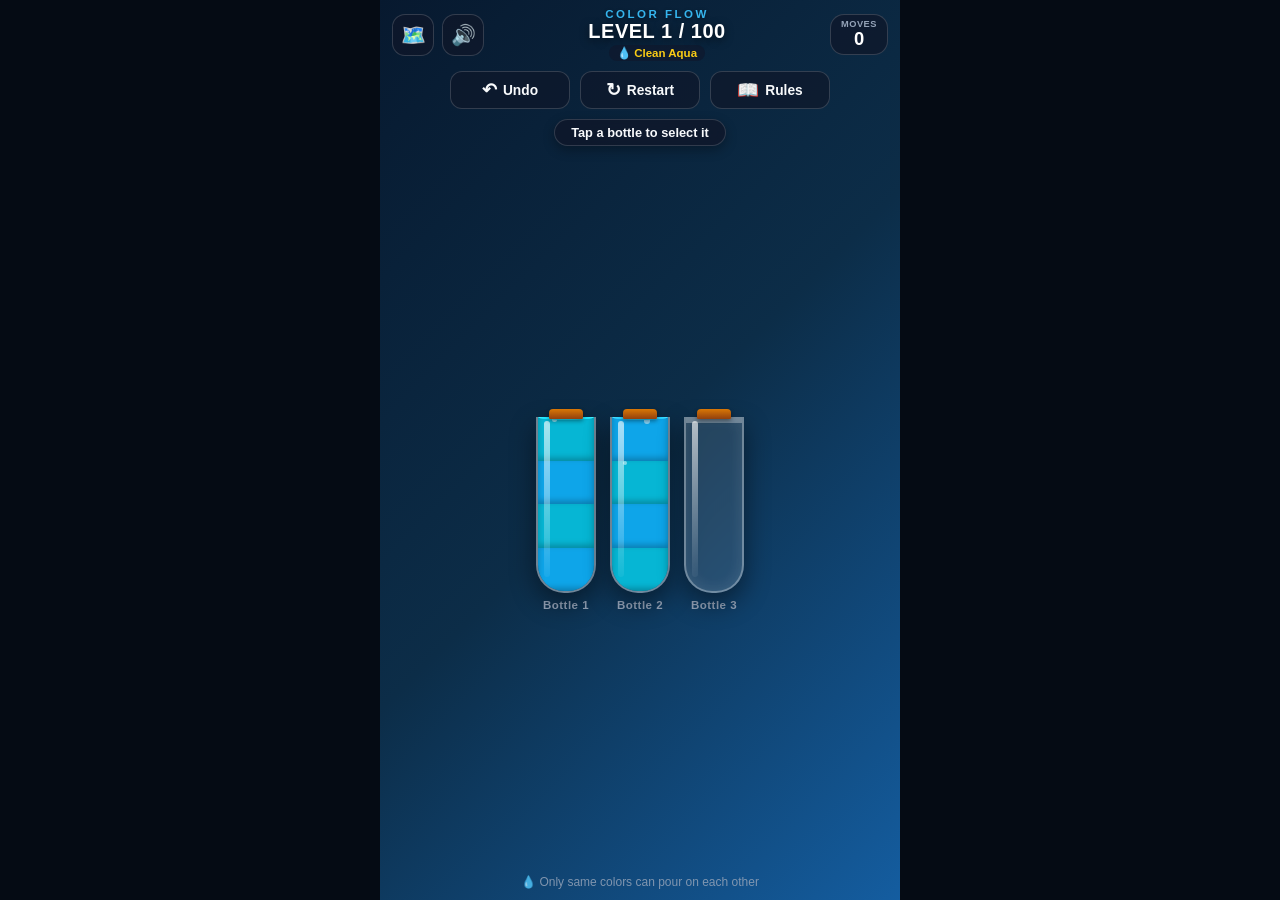
==== commit 2117b543: "refactor: rename game components and improve UI - Rename ColorSpinMatchGameScreen to ColorFlowGameSc" ====
--- a/app/src/main/assets/index.html
+++ b/app/src/main/assets/index.html
@@ -3,180 +3,187 @@
 <head>
   <meta charset="UTF-8">
   <meta name="viewport" content="width=device-width, initial-scale=1.0, maximum-scale=1.0, user-scalable=no, viewport-fit=cover">
-  <meta name="description" content="Color Flow – 100 Level Water Color Sort Puzzle Game">
+  <meta name="apple-mobile-web-app-capable" content="yes">
+  <meta name="apple-mobile-web-app-status-bar-style" content="black-translucent">
   <meta name="theme-color" content="#07192f">
   <title>Color Flow – Water Sort Puzzle</title>
   <link rel="stylesheet" href="./style.css">
 </head>
 <body>
-  <!-- Confetti / Particle Effects Canvas -->
+  <!-- Confetti / Particles Layer -->
   <canvas id="fx-canvas"></canvas>
 
-  <!-- Main Game Container -->
   <div id="game-app" class="game-container">
 
-    <!-- Top Navigation & Controls Bar -->
+    <!-- Top Status Header -->
     <header class="game-top-bar">
       <div class="top-bar-left">
-        <button id="btn-home" class="ctrl-btn icon-only" title="Home / Levels" data-action="levels">🗺️</button>
-        <button id="btn-sound" class="ctrl-btn icon-only" title="Toggle Sound" data-action="toggle-sound">🔊</button>
+        <button id="btn-levels-modal" class="btn-ctrl" title="Select Level" data-action="open-levels">
+          <span class="ctrl-icon">🗺️</span>
+        </button>
+        <button id="btn-sound-toggle" class="btn-ctrl" title="Sound Toggle" data-action="toggle-sound">
+          <span id="sound-icon" class="ctrl-icon">🔊</span>
+        </button>
       </div>
 
       <div class="level-meta">
-        <div class="game-brand-title">COLOR FLOW</div>
-        <div class="level-badge" id="hud-level-badge">Level 1 / 100</div>
-        <div class="world-theme-name" id="hud-world-name">💧 Aqua Water</div>
+        <h1 class="brand-title">COLOR FLOW</h1>
+        <div class="level-badge" id="hud-level-text">LEVEL 1 / 100</div>
+        <div class="world-tag" id="hud-world-text">💧 Clean Aqua</div>
       </div>
 
       <div class="top-bar-right">
-        <div class="moves-counter-pill">
-          <span class="pill-label">MOVES</span>
-          <span class="pill-number" id="hud-moves">0</span>
+        <div class="moves-badge">
+          <span class="moves-label">MOVES</span>
+          <span class="moves-count" id="hud-moves-count">0</span>
         </div>
       </div>
     </header>
 
-    <!-- Quick Action Bar (Undo, Restart, Hint) -->
-    <div class="quick-action-bar">
-      <button id="btn-undo" class="action-btn" title="Undo last move" data-action="undo">
-        <span class="action-icon">↶</span>
-        <span class="action-text">Undo</span>
+    <!-- Quick Action Controls -->
+    <div class="action-bar">
+      <button id="btn-undo" class="btn-action" data-action="undo" title="Undo Move">
+        <span class="act-icon">↶</span>
+        <span class="act-text">Undo</span>
       </button>
-      <button id="btn-restart" class="action-btn" title="Restart level" data-action="restart">
-        <span class="action-icon">↻</span>
-        <span class="action-text">Restart</span>
+      <button id="btn-restart" class="btn-action" data-action="restart" title="Restart Level">
+        <span class="act-icon">↻</span>
+        <span class="act-text">Restart</span>
       </button>
-      <button id="btn-info" class="action-btn" title="How to play" data-action="how-to-play">
-        <span class="action-icon">ℹ️</span>
-        <span class="action-text">Rules</span>
+      <button id="btn-rules" class="btn-action" data-action="open-rules" title="Game Rules">
+        <span class="act-icon">📖</span>
+        <span class="act-text">Rules</span>
       </button>
     </div>
 
-    <!-- Main Puzzle Playing Board -->
-    <main class="board-viewport" id="board-viewport">
-      <!-- Water pouring connection stream / pipe overlay -->
-      <svg id="pipe-stream-svg" class="pipe-stream-overlay"></svg>
+    <!-- Active Guidance Toast -->
+    <div class="status-banner-wrap">
+      <div id="toast-message" class="toast-message">Tap a bottle to select it</div>
+    </div>
 
-      <!-- Bottle Containers Grid -->
-      <div class="bottles-stage" id="bottles-stage">
-        <!-- Bottle elements dynamically injected here -->
+    <!-- Main Game Board / Bottles Stage -->
+    <main class="board-area" id="board-area">
+      <!-- Dynamic SVG Stream connecting source bottle to destination bottle during pouring -->
+      <svg id="pour-stream-svg" class="pour-stream-svg"></svg>
+
+      <!-- Bottles Container Grid -->
+      <div class="bottles-container" id="bottles-container">
+        <!-- Rendered by script.js -->
       </div>
     </main>
 
-    <!-- Bottom Instruction & Status Banner -->
-    <footer class="bottom-guidance-bar">
-      <div class="instruction-box" id="instruction-box">
-        Tap a bottle, then choose where to pour.
-      </div>
+    <!-- Bottom Hints / Footer -->
+    <footer class="game-footer">
+      <span class="footer-tip">💧 Only same colors can pour on each other</span>
     </footer>
 
     <!-- LEVEL COMPLETE MODAL -->
-    <div id="modal-victory" class="modal-backdrop">
-      <div class="modal-dialog victory-dialog">
-        <div class="trophy-bounce">🏆</div>
-        <h2 class="dialog-title" id="victory-title">LEVEL SOLVED!</h2>
-        <div class="star-rating-row" id="victory-stars">
-          <span class="star-icon">⭐</span>
-          <span class="star-icon">⭐</span>
-          <span class="star-icon">⭐</span>
+    <div id="modal-victory" class="modal-overlay">
+      <div class="modal-card victory-card">
+        <div class="trophy-icon">🏆</div>
+        <h2 class="modal-title">LEVEL SOLVED!</h2>
+        <div class="stars-row" id="victory-stars">
+          <span>⭐</span>
+          <span>⭐</span>
+          <span>⭐</span>
         </div>
-        <div class="victory-details-card">
-          <div class="v-row">
+        <div class="stat-box">
+          <div class="stat-line">
             <span>Level:</span>
-            <strong id="victory-lvl-num">1</strong>
+            <strong id="victory-level-num">1</strong>
           </div>
-          <div class="v-row">
-            <span>Total Moves:</span>
-            <strong id="victory-move-count">12</strong>
+          <div class="stat-line">
+            <span>Moves Used:</span>
+            <strong id="victory-moves-num">12</strong>
           </div>
-          <div class="v-row">
-            <span>Theme:</span>
-            <strong id="victory-theme-name">Clean Aqua</strong>
+          <div class="stat-line">
+            <span>World:</span>
+            <strong id="victory-world-name">Clean Aqua</strong>
           </div>
         </div>
-        <div class="dialog-actions">
-          <button id="btn-next-level" class="btn-primary" data-action="next-level">NEXT LEVEL ▶️</button>
-          <div class="dialog-sub-actions">
-            <button class="btn-secondary" data-action="restart">↻ Replay</button>
-            <button class="btn-secondary" data-action="levels">🗺️ Levels</button>
+        <div class="modal-buttons">
+          <button id="btn-next-level" class="btn-main-action" data-action="next-level">
+            NEXT LEVEL ▶️
+          </button>
+          <div class="modal-sub-buttons">
+            <button class="btn-sub-action" data-action="restart">↻ Replay</button>
+            <button class="btn-sub-action" data-action="open-levels">🗺️ Levels</button>
           </div>
         </div>
       </div>
     </div>
 
-    <!-- LEVEL SELECT (1 TO 100) MODAL -->
-    <div id="modal-levels" class="modal-backdrop">
-      <div class="modal-dialog levels-dialog">
-        <div class="modal-head">
-          <h3 class="modal-head-title">Select Level (1–100)</h3>
-          <button class="btn-close-modal" data-action="close-modal">✕</button>
+    <!-- 100 LEVEL SELECT MODAL -->
+    <div id="modal-levels" class="modal-overlay">
+      <div class="modal-card levels-card">
+        <div class="modal-header">
+          <h3 class="modal-header-title">Select Level (1–100)</h3>
+          <button class="btn-close-x" data-action="close-modal">✕</button>
         </div>
 
-        <!-- World category tabs -->
-        <div class="world-tabs-scroller" id="world-tabs-bar">
-          <!-- Dynamically populated world category buttons -->
+        <!-- 20 World Tabs Scroller -->
+        <div class="world-tabs-bar" id="world-tabs-bar">
+          <!-- Injected dynamically -->
         </div>
 
-        <!-- 100 Level badges grid -->
-        <div class="levels-scroll-container" id="levels-grid-container">
-          <!-- Levels injected by JS -->
+        <!-- 100 Levels Grid -->
+        <div class="levels-scroll-area" id="levels-scroll-area">
+          <!-- Injected dynamically -->
         </div>
       </div>
     </div>
 
     <!-- HOW TO PLAY / RULES MODAL -->
-    <div id="modal-rules" class="modal-backdrop">
-      <div class="modal-dialog rules-dialog">
-        <div class="modal-head">
-          <h3 class="modal-head-title">📖 Water Sort Rules</h3>
-          <button class="btn-close-modal" data-action="close-modal">✕</button>
+    <div id="modal-rules" class="modal-overlay">
+      <div class="modal-card rules-card">
+        <div class="modal-header">
+          <h3 class="modal-header-title">📖 How To Play</h3>
+          <button class="btn-close-x" data-action="close-modal">✕</button>
         </div>
-        <div class="rules-body">
-          <div class="rule-item">
-            <div class="rule-icon">🧪</div>
-            <div class="rule-desc">
-              <strong>Objective:</strong> Sort all colored liquids until each bottle holds exactly <strong>one single color</strong>.
+        <div class="rules-content">
+          <div class="rule-box">
+            <span class="r-icon">🧪</span>
+            <div>
+              <strong>Objective:</strong>
+              <p>Sort all the colored water so each bottle has only 1 color!</p>
             </div>
           </div>
-          <div class="rule-item">
-            <div class="rule-icon">👆</div>
-            <div class="rule-desc">
-              <strong>How to Pour:</strong> Tap a bottle to pick it up, then tap another bottle to pour water through the connection pipe.
+          <div class="rule-box">
+            <span class="r-icon">👆</span>
+            <div>
+              <strong>Tap to Select:</strong>
+              <p>Tap a bottle to pick it up. It will lift up and glow.</p>
             </div>
           </div>
-          <div class="rule-item">
-            <div class="rule-icon">💧</div>
-            <div class="rule-desc">
-              <strong>Matching Colors:</strong> You can only pour onto the <em>same color</em> (or into an empty container) if there is enough space.
+          <div class="rule-box">
+            <span class="r-icon">💧</span>
+            <div>
+              <strong>Pouring Rule:</strong>
+              <p>You can only pour if the destination bottle is empty OR has the same top color, and has space.</p>
             </div>
           </div>
-          <div class="rule-item">
-            <div class="rule-icon">↶</div>
-            <div class="rule-desc">
-              <strong>No Penalties:</strong> Use <strong>Undo</strong> anytime. Every single level is 100% free and solvable!
-            </div>
-          </div>
-          <div class="rule-item">
-            <div class="rule-icon">🌍</div>
-            <div class="rule-desc">
-              <strong>20 Evolving Worlds:</strong> Progress through Pipe Water, Screw Cap Flasks, Frozen Ice, Fire Mist, Rainforest, Candy Syrup, Space Energy Tubes, and more!
+          <div class="rule-box">
+            <span class="r-icon">↶</span>
+            <div>
+              <strong>Free Moves & Undo:</strong>
+              <p>No timers, no lives, no coins! Use Undo whenever you want.</p>
             </div>
           </div>
         </div>
-        <button class="btn-primary" data-action="close-modal">GOT IT, LET'S PLAY!</button>
+        <button class="btn-main-action" data-action="close-modal">PLAY NOW!</button>
       </div>
     </div>
 
-    <!-- GRAND MASTER CELEBRATION (LEVEL 100 COMPLETE) -->
-    <div id="modal-grand-master" class="modal-backdrop">
-      <div class="modal-dialog grand-dialog">
-        <div class="crown-glow">👑</div>
-        <h2 class="dialog-title gold-title">100 LEVELS COMPLETE!</h2>
-        <div class="master-subtitle">🏆 MASTER OF COLOR FLOW 🏆</div>
-        <p class="master-message">
-          Sensational! You completed every single one of the 100 water sort puzzles across all 20 unique worlds!
+    <!-- LEVEL 100 GRAND MASTER MODAL -->
+    <div id="modal-grand-master" class="modal-overlay">
+      <div class="modal-card grand-card">
+        <div class="crown-icon">👑</div>
+        <h2 class="modal-title gold-title">100 LEVELS COMPLETE!</h2>
+        <div class="grand-badge">🏆 GRAND MASTER OF WATER SORT 🏆</div>
+        <p class="grand-desc">
+          Astounding achievement! You solved all 100 water sort puzzles across all 20 unique worlds!
         </p>
-        <button class="btn-primary" data-action="levels">🗺️ LEVEL SELECTION</button>
+        <button class="btn-main-action" data-action="open-levels">🗺️ BROWSE ALL LEVELS</button>
       </div>
     </div>
 
--- a/app/src/main/assets/style.css
+++ b/app/src/main/assets/style.css
@@ -1,20 +1,21 @@
 /* Color Flow – Water Sort Puzzle 
-   Modern, Fluid, Mobile-First Stylesheet */
+   Modern, Highly Responsive, Pure Casual Puzzle Stylesheet */
 
 :root {
   --bg-gradient: linear-gradient(135deg, #07192f 0%, #0c2d48 50%, #145da0 100%);
   --accent-color: #38bdf8;
   --accent-glow: rgba(56, 189, 248, 0.45);
-  --glass-tint: rgba(255, 255, 255, 0.12);
-  --glass-border: rgba(255, 255, 255, 0.3);
-  --text-primary: #f8fafc;
+  --glass-bg: rgba(255, 255, 255, 0.1);
+  --glass-border: rgba(255, 255, 255, 0.35);
+  --glass-highlight: rgba(255, 255, 255, 0.7);
+  --text-main: #f8fafc;
   --text-muted: #94a3b8;
-  --card-bg: rgba(15, 23, 42, 0.85);
+  --card-bg: rgba(15, 23, 42, 0.92);
   --safe-top: env(safe-area-inset-top, 0px);
   --safe-bottom: env(safe-area-inset-bottom, 0px);
 }
 
-/* Global Reset */
+/* Global Reset & Strict Mobile Touch Constraints */
 * {
   box-sizing: border-box;
   margin: 0;
@@ -22,6 +23,7 @@
   -webkit-tap-highlight-color: transparent;
   user-select: none;
   -webkit-user-select: none;
+  -webkit-touch-callout: none;
 }
 
 html, body {
@@ -29,12 +31,12 @@
   height: 100%;
   overflow: hidden;
   background-color: #050b14;
-  color: var(--text-primary);
+  color: var(--text-main);
   font-family: -apple-system, BlinkMacSystemFont, "Segoe UI", Roboto, Helvetica, Arial, sans-serif;
   touch-action: manipulation;
 }
 
-/* FX / Particles Canvas */
+/* Canvas Overlay for Celebrations */
 #fx-canvas {
   position: fixed;
   inset: 0;
@@ -55,7 +57,8 @@
   flex-direction: column;
   background: var(--bg-gradient);
   transition: background 0.7s cubic-bezier(0.4, 0, 0.2, 1);
-  padding: calc(var(--safe-top) + 10px) 14px calc(var(--safe-bottom) + 12px) 14px;
+  padding: calc(var(--safe-top) + 8px) 12px calc(var(--safe-bottom) + 10px) 12px;
+  overflow: hidden;
 }
 
 /* ==========================================================================
@@ -66,7 +69,8 @@
   align-items: center;
   justify-content: space-between;
   width: 100%;
-  padding-bottom: 8px;
+  padding-bottom: 6px;
+  flex-shrink: 0;
 }
 
 .top-bar-left, .top-bar-right {
@@ -75,36 +79,42 @@
   gap: 8px;
 }
 
-.ctrl-btn {
-  width: 40px;
-  height: 40px;
-  border-radius: 12px;
-  background: rgba(15, 23, 42, 0.7);
-  border: 1px solid rgba(255, 255, 255, 0.18);
+.btn-ctrl {
+  width: 42px;
+  height: 42px;
+  border-radius: 13px;
+  background: rgba(15, 23, 42, 0.75);
+  border: 1.5px solid rgba(255, 255, 255, 0.16);
   color: #ffffff;
-  font-size: 1.15rem;
   display: flex;
   align-items: center;
   justify-content: center;
   cursor: pointer;
-  transition: transform 0.15s, background 0.15s;
-}
-
-.ctrl-btn:active {
+  touch-action: manipulation;
+  transition: transform 0.12s, background 0.12s;
+}
+
+.btn-ctrl:active {
   transform: scale(0.92);
   background: rgba(255, 255, 255, 0.2);
 }
 
+.ctrl-icon {
+  font-size: 1.25rem;
+  line-height: 1;
+}
+
 .level-meta {
   text-align: center;
 }
 
-.game-brand-title {
-  font-size: 0.68rem;
-  font-weight: 800;
-  letter-spacing: 2px;
+.brand-title {
+  font-size: 0.72rem;
+  font-weight: 900;
+  letter-spacing: 2.5px;
   color: var(--accent-color);
-  opacity: 0.9;
+  opacity: 0.95;
+  text-shadow: 0 1px 4px rgba(0, 0, 0, 0.4);
 }
 
 .level-badge {
@@ -112,10 +122,10 @@
   font-weight: 900;
   letter-spacing: 0.5px;
   color: #ffffff;
-  text-shadow: 0 2px 8px rgba(0, 0, 0, 0.5);
-}
-
-.world-theme-name {
+  text-shadow: 0 2px 8px rgba(0, 0, 0, 0.6);
+}
+
+.world-tag {
   font-size: 0.72rem;
   font-weight: 700;
   color: #facc15;
@@ -126,9 +136,9 @@
   margin-top: 2px;
 }
 
-.moves-counter-pill {
-  background: rgba(15, 23, 42, 0.7);
-  border: 1px solid rgba(255, 255, 255, 0.16);
+.moves-badge {
+  background: rgba(15, 23, 42, 0.75);
+  border: 1.5px solid rgba(255, 255, 255, 0.16);
   border-radius: 14px;
   padding: 4px 10px;
   display: flex;
@@ -137,70 +147,112 @@
   min-width: 58px;
 }
 
-.pill-label {
+.moves-label {
   font-size: 0.58rem;
   font-weight: 800;
   color: var(--text-muted);
   letter-spacing: 0.5px;
 }
 
-.pill-number {
-  font-size: 1.1rem;
+.moves-count {
+  font-size: 1.15rem;
   font-weight: 900;
   color: #ffffff;
-}
-
-/* Quick Action Bar (Undo, Restart, Info) */
-.quick-action-bar {
+  line-height: 1.1;
+}
+
+/* ==========================================================================
+   QUICK ACTION CONTROLS (UNDO, RESTART, RULES)
+   ========================================================================== */
+.action-bar {
   display: flex;
   justify-content: center;
-  gap: 12px;
-  margin: 6px 0 12px 0;
-}
-
-.action-btn {
+  gap: 10px;
+  margin: 4px 0 8px 0;
+  flex-shrink: 0;
+}
+
+.btn-action {
   flex: 1;
   max-width: 120px;
   height: 38px;
   border-radius: 12px;
-  background: rgba(15, 23, 42, 0.65);
-  border: 1px solid rgba(255, 255, 255, 0.15);
-  color: var(--text-primary);
+  background: rgba(15, 23, 42, 0.7);
+  border: 1.5px solid rgba(255, 255, 255, 0.16);
+  color: var(--text-main);
   display: flex;
   align-items: center;
   justify-content: center;
   gap: 6px;
-  font-size: 0.85rem;
-  font-weight: 700;
+  font-size: 0.86rem;
+  font-weight: 800;
   cursor: pointer;
-  transition: transform 0.15s, background 0.15s, border-color 0.15s;
-}
-
-.action-btn:active {
-  transform: scale(0.95);
+  touch-action: manipulation;
+  transition: transform 0.12s, background 0.12s, border-color 0.12s;
+}
+
+.btn-action:active {
+  transform: scale(0.94);
   background: rgba(56, 189, 248, 0.2);
   border-color: var(--accent-color);
 }
 
-.action-icon {
+.act-icon {
   font-size: 1.1rem;
 }
 
+/* Guidance Toast */
+.status-banner-wrap {
+  display: flex;
+  justify-content: center;
+  align-items: center;
+  height: 30px;
+  margin-bottom: 4px;
+  flex-shrink: 0;
+}
+
+.toast-message {
+  display: inline-block;
+  padding: 5px 16px;
+  background: rgba(15, 23, 42, 0.8);
+  backdrop-filter: blur(8px);
+  border: 1px solid rgba(255, 255, 255, 0.15);
+  border-radius: 20px;
+  font-size: 0.8rem;
+  font-weight: 700;
+  color: var(--text-main);
+  box-shadow: 0 4px 12px rgba(0, 0, 0, 0.3);
+  transition: color 0.2s, border-color 0.2s;
+}
+
+.toast-message.error {
+  color: #f87171;
+  border-color: #ef4444;
+  animation: shakeToast 0.35s ease-in-out;
+}
+
+@keyframes shakeToast {
+  0%, 100% { transform: translateX(0); }
+  25% { transform: translateX(-4px); }
+  75% { transform: translateX(4px); }
+}
+
 /* ==========================================================================
-   MAIN PUZZLE BOARD & BOTTLES VIEWPORT
+   MAIN GAME BOARD & BOTTLES VIEWPORT
    ========================================================================== */
-.board-viewport {
+.board-area {
   flex: 1;
   position: relative;
   display: flex;
   align-items: center;
   justify-content: center;
+  width: 100%;
+  min-height: 280px;
   overflow: visible;
-  width: 100%;
-}
-
-/* Pipe Stream Connecting Line Overlay */
-.pipe-stream-overlay {
+}
+
+/* SVG Pipe Stream Overlay connecting bottle mouths during pour */
+.pour-stream-svg {
   position: absolute;
   inset: 0;
   width: 100%;
@@ -209,114 +261,142 @@
   z-index: 50;
 }
 
-.flow-stream-path {
+.stream-path {
   fill: none;
   stroke-linecap: round;
-  filter: drop-shadow(0 2px 6px rgba(0, 0, 0, 0.4));
-  animation: flowDash 0.6s linear infinite;
-}
-
-@keyframes flowDash {
-  to { stroke-dashoffset: -40; }
-}
-
-/* Bottles Container Grid */
-.bottles-stage {
+  filter: drop-shadow(0 2px 8px rgba(0, 0, 0, 0.5));
+  animation: streamDash 0.5s linear infinite;
+}
+
+@keyframes streamDash {
+  to { stroke-dashoffset: -32; }
+}
+
+/* Bottles Grid Container */
+.bottles-container {
   display: flex;
   flex-wrap: wrap;
   align-items: center;
   justify-content: center;
-  gap: 20px 14px;
+  gap: 22px 14px;
   width: 100%;
   max-height: 100%;
-  padding: 10px 0;
   z-index: 10;
 }
 
 /* ==========================================================================
-   INDIVIDUAL GLASS BOTTLE COMPONENT
+   INDIVIDUAL GLASS BOTTLE
    ========================================================================== */
-.bottle-wrapper {
+.bottle-node {
   position: relative;
   display: flex;
   flex-direction: column;
   align-items: center;
   cursor: pointer;
+  touch-action: manipulation;
   transition: transform 0.3s cubic-bezier(0.34, 1.56, 0.64, 1), filter 0.25s;
   will-change: transform;
 }
 
-/* Selection & States */
-.bottle-wrapper.selected {
-  transform: translateY(-20px);
-  filter: drop-shadow(0 12px 20px var(--accent-glow));
-}
-
-.bottle-wrapper.valid-target {
-  animation: targetPulse 1.2s infinite alternate ease-in-out;
-}
-
-@keyframes targetPulse {
-  0% { transform: translateY(0); filter: drop-shadow(0 0 4px rgba(16, 185, 129, 0.4)); }
-  100% { transform: translateY(-4px); filter: drop-shadow(0 0 14px rgba(16, 185, 129, 0.8)); }
-}
-
-.bottle-wrapper.completed .bottle-glass {
+/* Number Label under the bottle */
+.bottle-label {
+  font-size: 0.72rem;
+  font-weight: 800;
+  color: var(--text-muted);
+  margin-top: 6px;
+  letter-spacing: 0.5px;
+  transition: color 0.2s;
+}
+
+/* Selected Bottle State: Lifts up and glows */
+.bottle-node.selected {
+  transform: translateY(-24px);
+  filter: drop-shadow(0 14px 22px var(--accent-glow));
+}
+
+.bottle-node.selected .bottle-label {
+  color: var(--accent-color);
+  font-weight: 900;
+}
+
+/* Valid Target Destination: Soft green pulse */
+.bottle-node.valid-target {
+  animation: targetGlow 1.2s infinite alternate ease-in-out;
+}
+
+@keyframes targetGlow {
+  0% { filter: drop-shadow(0 0 3px rgba(16, 185, 129, 0.4)); }
+  100% { filter: drop-shadow(0 0 16px rgba(16, 185, 129, 0.9)); }
+}
+
+/* Invalid Target Click Shake */
+.bottle-node.shake-invalid {
+  animation: shakeInvalid 0.4s ease-in-out;
+}
+
+@keyframes shakeInvalid {
+  0%, 100% { transform: translateX(0); }
+  20%, 60% { transform: translateX(-8px); }
+  40%, 80% { transform: translateX(8px); }
+}
+
+/* Pouring Tilt States */
+.bottle-node.tilting-left {
+  transform: translateY(-26px) rotate(-42deg);
+  transform-origin: top left;
+}
+
+.bottle-node.tilting-right {
+  transform: translateY(-26px) rotate(42deg);
+  transform-origin: top right;
+}
+
+/* Completed Bottle Sealed Golden Glow */
+.bottle-node.completed .bottle-glass {
   border-color: #facc15;
-  box-shadow: 0 0 15px rgba(250, 204, 21, 0.5), inset 0 0 10px rgba(250, 204, 21, 0.3);
-}
-
-/* Pouring Tilts */
-.bottle-wrapper.tilting-left {
-  transform: translateY(-24px) rotate(-40deg);
-  transform-origin: top left;
-}
-
-.bottle-wrapper.tilting-right {
-  transform: translateY(-24px) rotate(40deg);
-  transform-origin: top right;
+  box-shadow: 0 0 18px rgba(250, 204, 21, 0.5), inset 0 0 12px rgba(250, 204, 21, 0.35);
+}
+
+.bottle-node.completed .bottle-cap {
+  background: linear-gradient(180deg, #facc15, #ca8a04);
+  border: 1px solid #fef08a;
+  transform: translateY(0);
 }
 
 /* Bottle Cap / Stopper */
 .bottle-cap {
-  width: 32px;
+  width: 34px;
   height: 10px;
   background: linear-gradient(180deg, #d97706, #92400e);
   border-radius: 4px 4px 1px 1px;
   margin-bottom: -2px;
   z-index: 5;
   box-shadow: 0 2px 4px rgba(0, 0, 0, 0.4);
-  transition: transform 0.3s ease, opacity 0.3s;
-}
-
-.bottle-wrapper.selected .bottle-cap {
-  transform: translateY(-8px);
-}
-
-.bottle-wrapper.completed .bottle-cap {
-  background: linear-gradient(180deg, #facc15, #ca8a04);
-  border: 1px solid #fef08a;
-  transform: translateY(0);
-}
-
-/* Glass Vessel */
+  transition: transform 0.3s ease, background 0.3s;
+}
+
+.bottle-node.selected .bottle-cap {
+  transform: translateY(-9px);
+}
+
+/* Glass Tube Vessel */
 .bottle-glass {
   position: relative;
-  width: 58px;
-  height: 170px;
-  background: var(--glass-tint);
-  backdrop-filter: blur(5px);
+  width: 60px;
+  height: 176px;
+  background: var(--glass-bg);
+  backdrop-filter: blur(6px);
   border: 2.5px solid var(--glass-border);
   border-top: none;
-  border-radius: 0 0 26px 26px;
+  border-radius: 0 0 28px 28px;
   overflow: hidden;
   display: flex;
   flex-direction: column-reverse;
-  box-shadow: inset 0 0 14px rgba(255, 255, 255, 0.15), 0 8px 24px rgba(0, 0, 0, 0.4);
+  box-shadow: inset 0 0 16px rgba(255, 255, 255, 0.12), 0 10px 26px rgba(0, 0, 0, 0.45);
   transition: border-color 0.3s, box-shadow 0.3s;
 }
 
-/* Lip of the Bottle */
+/* Glass Mouth Lip */
 .bottle-glass::before {
   content: "";
   position: absolute;
@@ -324,35 +404,36 @@
   left: -2px;
   right: -2px;
   height: 6px;
-  background: rgba(255, 255, 255, 0.25);
+  background: rgba(255, 255, 255, 0.3);
   border-radius: 4px;
 }
 
-/* Specular Glass Highlight Glare */
+/* Vertical Specular Glass Highlight Glare */
 .bottle-glass::after {
   content: "";
   position: absolute;
   top: 4px;
-  left: 5px;
+  left: 6px;
   width: 6px;
-  height: calc(100% - 16px);
-  background: linear-gradient(180deg, rgba(255, 255, 255, 0.6), rgba(255, 255, 255, 0.05));
+  height: calc(100% - 18px);
+  background: linear-gradient(180deg, rgba(255, 255, 255, 0.65), rgba(255, 255, 255, 0.05));
   border-radius: 4px;
   pointer-events: none;
   z-index: 20;
 }
 
-/* Liquid Layer Segments */
-.liquid-segment {
+/* Liquid Layer Segment */
+.liquid-layer {
   width: 100%;
   height: 25%;
   position: relative;
-  transition: height 0.35s cubic-bezier(0.4, 0, 0.2, 1), background-color 0.3s;
   box-shadow: inset 0 -3px 6px rgba(0, 0, 0, 0.25);
-}
-
-/* Top Meniscus Curve on topmost layer */
-.liquid-segment.top-meniscus::before {
+  transition: height 0.38s cubic-bezier(0.4, 0, 0.2, 1);
+  overflow: hidden;
+}
+
+/* Meniscus Curve on the topmost liquid layer */
+.liquid-layer.top-layer::before {
   content: "";
   position: absolute;
   top: -3px;
@@ -360,76 +441,68 @@
   width: 100%;
   height: 6px;
   background: inherit;
-  filter: brightness(1.2);
+  filter: brightness(1.22);
   border-radius: 50%;
   box-shadow: inset 0 1px 3px rgba(255, 255, 255, 0.4);
   z-index: 10;
 }
 
-/* Internal Bubbles Animation */
-.bubble {
+/* Floating Bubbles */
+.bubble-dot {
   position: absolute;
-  background: rgba(255, 255, 255, 0.4);
+  background: rgba(255, 255, 255, 0.5);
   border-radius: 50%;
   pointer-events: none;
-  animation: floatBubble 2s infinite ease-in;
+  animation: floatBubble 2.2s infinite ease-in;
 }
 
 @keyframes floatBubble {
   0% { transform: translateY(0) scale(0.6); opacity: 0; }
-  50% { opacity: 0.8; }
-  100% { transform: translateY(-30px) scale(1.1); opacity: 0; }
-}
-
-/* Completed Bottle Star Flare */
-.completed-badge {
+  50% { opacity: 0.85; }
+  100% { transform: translateY(-28px) scale(1.1); opacity: 0; }
+}
+
+/* Completed Bottle Trophy / Star Flare */
+.complete-star {
   position: absolute;
-  top: 40%;
+  top: 42%;
   left: 50%;
   transform: translate(-50%, -50%) scale(0);
   font-size: 1.8rem;
   color: #facc15;
-  filter: drop-shadow(0 0 10px #facc15);
+  filter: drop-shadow(0 0 12px #facc15);
   pointer-events: none;
   z-index: 30;
-  animation: popBadge 0.6s cubic-bezier(0.175, 0.885, 0.32, 1.275) forwards;
-}
-
-@keyframes popBadge {
+  animation: starPop 0.6s cubic-bezier(0.175, 0.885, 0.32, 1.275) forwards;
+}
+
+@keyframes starPop {
   0% { transform: translate(-50%, -50%) scale(0); opacity: 0; }
   60% { transform: translate(-50%, -50%) scale(1.3); opacity: 1; }
   100% { transform: translate(-50%, -50%) scale(1); opacity: 1; }
 }
 
+/* Footer */
+.game-footer {
+  width: 100%;
+  text-align: center;
+  padding-top: 4px;
+  flex-shrink: 0;
+}
+
+.footer-tip {
+  font-size: 0.75rem;
+  color: var(--text-muted);
+  opacity: 0.85;
+}
+
 /* ==========================================================================
-   BOTTOM GUIDANCE BAR
+   MODAL OVERLAYS (VICTORY, 100 LEVELS, HOW TO PLAY)
    ========================================================================== */
-.bottom-guidance-bar {
-  width: 100%;
-  text-align: center;
-  padding: 8px 0;
-}
-
-.instruction-box {
-  display: inline-block;
-  padding: 8px 18px;
-  background: rgba(15, 23, 42, 0.7);
-  backdrop-filter: blur(10px);
-  border: 1px solid rgba(255, 255, 255, 0.12);
-  border-radius: 20px;
-  font-size: 0.85rem;
-  font-weight: 700;
-  color: var(--text-primary);
-  box-shadow: 0 4px 15px rgba(0, 0, 0, 0.3);
-}
-
-/* ==========================================================================
-   MODAL DIALOGS
-   ========================================================================== */
-.modal-backdrop {
+.modal-overlay {
   position: fixed;
   inset: 0;
-  background: rgba(0, 0, 0, 0.82);
+  background: rgba(0, 0, 0, 0.84);
   backdrop-filter: blur(8px);
   display: none;
   align-items: center;
@@ -438,11 +511,11 @@
   z-index: 200;
 }
 
-.modal-backdrop.active {
-  display: flex;
-}
-
-.modal-dialog {
+.modal-overlay.active {
+  display: flex;
+}
+
+.modal-card {
   width: 100%;
   max-width: 380px;
   background: var(--card-bg);
@@ -450,32 +523,32 @@
   border-radius: 24px;
   padding: 22px 18px;
   text-align: center;
-  box-shadow: 0 16px 40px rgba(0, 0, 0, 0.75);
-  animation: modalScale 0.3s cubic-bezier(0.175, 0.885, 0.32, 1.275);
-}
-
-@keyframes modalScale {
+  box-shadow: 0 18px 45px rgba(0, 0, 0, 0.8);
+  animation: modalPop 0.3s cubic-bezier(0.175, 0.885, 0.32, 1.275);
+}
+
+@keyframes modalPop {
   0% { transform: scale(0.8); opacity: 0; }
   100% { transform: scale(1); opacity: 1; }
 }
 
-.trophy-bounce {
+.trophy-icon {
   font-size: 3.5rem;
-  animation: trophyHop 2s infinite ease-in-out;
-}
-
-@keyframes trophyHop {
+  animation: hopTrophy 2s infinite ease-in-out;
+}
+
+@keyframes hopTrophy {
   0%, 100% { transform: translateY(0); }
   50% { transform: translateY(-8px); }
 }
 
-.dialog-title {
+.modal-title {
   font-size: 1.6rem;
   font-weight: 900;
   color: #ffffff;
 }
 
-.star-rating-row {
+.stars-row {
   font-size: 2.2rem;
   margin: 10px 0;
   display: flex;
@@ -483,12 +556,8 @@
   gap: 8px;
 }
 
-.star-icon {
-  filter: drop-shadow(0 2px 8px rgba(250, 204, 21, 0.5));
-}
-
-.victory-details-card {
-  background: rgba(30, 41, 59, 0.6);
+.stat-box {
+  background: rgba(30, 41, 59, 0.65);
   border-radius: 14px;
   padding: 12px 16px;
   margin: 12px 0 16px 0;
@@ -497,19 +566,19 @@
   gap: 8px;
 }
 
-.v-row {
+.stat-line {
   display: flex;
   justify-content: space-between;
   font-size: 0.92rem;
 }
 
-.dialog-actions {
+.modal-buttons {
   display: flex;
   flex-direction: column;
   gap: 10px;
 }
 
-.btn-primary {
+.btn-main-action {
   width: 100%;
   height: 52px;
   border-radius: 16px;
@@ -521,53 +590,53 @@
   letter-spacing: 0.5px;
   cursor: pointer;
   box-shadow: 0 8px 24px rgba(2, 132, 199, 0.45);
-  transition: transform 0.15s, box-shadow 0.15s;
-}
-
-.btn-primary:active {
+  transition: transform 0.12s;
+}
+
+.btn-main-action:active {
   transform: scale(0.96);
 }
 
-.dialog-sub-actions {
+.modal-sub-buttons {
   display: flex;
   gap: 8px;
 }
 
-.btn-secondary {
+.btn-sub-action {
   flex: 1;
   height: 42px;
   border-radius: 12px;
   background: rgba(255, 255, 255, 0.08);
   border: 1px solid rgba(255, 255, 255, 0.15);
-  color: var(--text-primary);
+  color: var(--text-main);
   font-size: 0.88rem;
-  font-weight: 700;
+  font-weight: 800;
   cursor: pointer;
 }
 
 /* ==========================================================================
    LEVELS MODAL (1 TO 100)
    ========================================================================== */
-.levels-dialog {
+.levels-card {
   max-height: 85vh;
   display: flex;
   flex-direction: column;
   padding: 16px;
 }
 
-.modal-head {
+.modal-header {
   display: flex;
   justify-content: space-between;
   align-items: center;
   margin-bottom: 12px;
 }
 
-.modal-head-title {
-  font-size: 1.1rem;
+.modal-header-title {
+  font-size: 1.15rem;
   font-weight: 800;
 }
 
-.btn-close-modal {
+.btn-close-x {
   background: none;
   border: none;
   color: var(--text-muted);
@@ -575,7 +644,7 @@
   cursor: pointer;
 }
 
-.world-tabs-scroller {
+.world-tabs-bar {
   display: flex;
   gap: 6px;
   overflow-x: auto;
@@ -584,11 +653,11 @@
   scrollbar-width: none;
 }
 
-.world-tabs-scroller::-webkit-scrollbar {
+.world-tabs-bar::-webkit-scrollbar {
   display: none;
 }
 
-.world-tab-btn {
+.tab-btn {
   flex-shrink: 0;
   padding: 6px 12px;
   border-radius: 16px;
@@ -601,29 +670,28 @@
   white-space: nowrap;
 }
 
-.world-tab-btn.active {
+.tab-btn.active {
   background: var(--accent-color);
   color: #041226;
   border-color: #ffffff;
 }
 
-.levels-scroll-container {
+.levels-scroll-area {
   flex: 1;
   overflow-y: auto;
   display: flex;
   flex-direction: column;
   gap: 14px;
-  padding-right: 2px;
-}
-
-.world-level-group {
+}
+
+.world-block {
   background: rgba(15, 23, 42, 0.55);
   border-radius: 16px;
   padding: 12px;
   border: 1px solid rgba(255, 255, 255, 0.08);
 }
 
-.world-group-heading {
+.world-block-head {
   display: flex;
   justify-content: space-between;
   font-size: 0.82rem;
@@ -631,18 +699,18 @@
   margin-bottom: 10px;
 }
 
-.lvl-grid-5 {
+.levels-grid {
   display: grid;
   grid-template-columns: repeat(5, 1fr);
   gap: 8px;
 }
 
-.lvl-tile {
+.level-cell {
   aspect-ratio: 1;
   border-radius: 12px;
   background: rgba(30, 41, 59, 0.7);
   border: 1.5px solid rgba(255, 255, 255, 0.1);
-  color: var(--text-primary);
+  color: var(--text-main);
   display: flex;
   flex-direction: column;
   align-items: center;
@@ -650,39 +718,39 @@
   font-size: 0.95rem;
   font-weight: 800;
   cursor: pointer;
-  transition: transform 0.15s, border-color 0.15s;
-}
-
-.lvl-tile:active {
+  transition: transform 0.12s, border-color 0.12s;
+}
+
+.level-cell:active {
   transform: scale(0.92);
 }
 
-.lvl-tile.completed {
+.level-cell.completed {
   background: linear-gradient(135deg, rgba(16, 185, 129, 0.3), rgba(6, 182, 212, 0.3));
   border-color: #10b981;
 }
 
-.lvl-tile.current {
+.level-cell.current {
   border-color: #f59e0b;
   box-shadow: 0 0 12px rgba(245, 158, 11, 0.6);
 }
 
-.lvl-tile.locked {
+.level-cell.locked {
   opacity: 0.45;
   cursor: not-allowed;
   border-color: rgba(255, 255, 255, 0.05);
 }
 
-.lvl-substars {
+.lvl-stars-mini {
   font-size: 0.52rem;
   margin-top: 2px;
   letter-spacing: -1px;
 }
 
 /* ==========================================================================
-   RULES DIALOG
+   RULES MODAL
    ========================================================================== */
-.rules-body {
+.rules-content {
   text-align: left;
   display: flex;
   flex-direction: column;
@@ -690,45 +758,45 @@
   margin-bottom: 16px;
 }
 
-.rule-item {
+.rule-box {
   display: flex;
   align-items: flex-start;
   gap: 12px;
-  background: rgba(30, 41, 59, 0.5);
+  background: rgba(30, 41, 59, 0.55);
   padding: 10px;
   border-radius: 12px;
 }
 
-.rule-icon {
+.r-icon {
   font-size: 1.5rem;
   line-height: 1;
 }
 
-.rule-desc {
+.rule-box p {
   font-size: 0.8rem;
-  line-height: 1.4;
+  line-height: 1.35;
   color: var(--text-muted);
-}
-
-.rule-desc strong {
+  margin-top: 2px;
+}
+
+.rule-box strong {
+  font-size: 0.86rem;
   color: #ffffff;
 }
 
-/* ==========================================================================
-   GRAND MASTER WINNER CELEBRATION
-   ========================================================================== */
-.grand-dialog {
+/* Grand Master Modal */
+.grand-card {
   border-color: #facc15;
   background: linear-gradient(135deg, #1e1b4b 0%, #311042 100%);
   box-shadow: 0 0 50px rgba(250, 204, 21, 0.5);
 }
 
-.crown-glow {
+.crown-icon {
   font-size: 4rem;
-  animation: crownFloat 2s infinite ease-in-out;
-}
-
-@keyframes crownFloat {
+  animation: floatCrown 2s infinite ease-in-out;
+}
+
+@keyframes floatCrown {
   0%, 100% { transform: translateY(0) rotate(-3deg); }
   50% { transform: translateY(-8px) rotate(3deg); }
 }
@@ -738,7 +806,7 @@
   text-shadow: 0 0 15px rgba(250, 204, 21, 0.6);
 }
 
-.master-subtitle {
+.grand-badge {
   font-size: 1.15rem;
   font-weight: 900;
   color: #fde047;
@@ -746,7 +814,7 @@
   margin: 6px 0;
 }
 
-.master-message {
+.grand-desc {
   font-size: 0.88rem;
   color: #e2e8f0;
   line-height: 1.4;
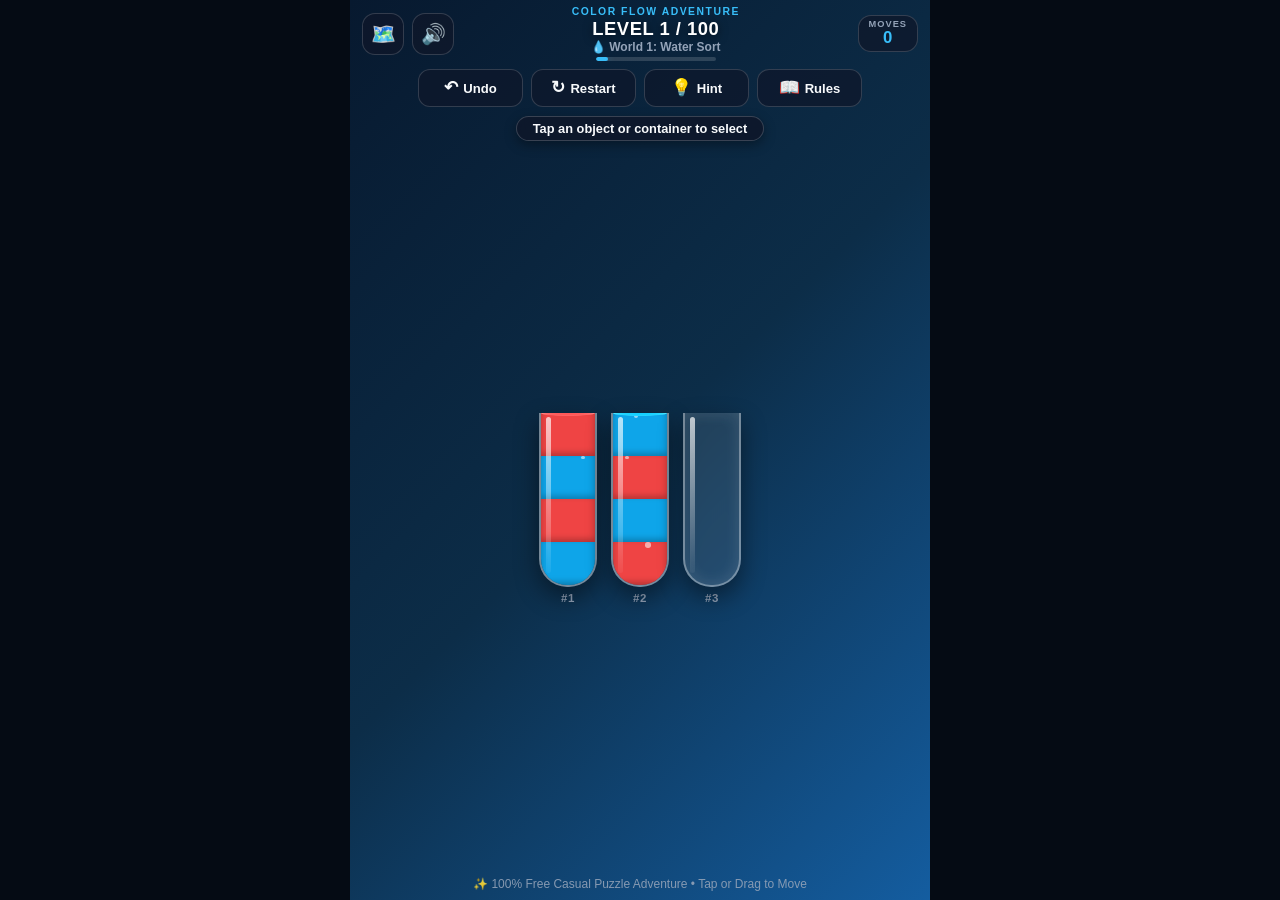
==== commit c073e8fb: "feat: rebrand to Color Flow Puzzle Adventure Expand application scope from Water Sort to a multi-mec" ====
--- a/app/src/main/assets/index.html
+++ b/app/src/main/assets/index.html
@@ -6,30 +6,34 @@
   <meta name="apple-mobile-web-app-capable" content="yes">
   <meta name="apple-mobile-web-app-status-bar-style" content="black-translucent">
   <meta name="theme-color" content="#07192f">
-  <title>Color Flow – Water Sort Puzzle</title>
+  <title>Color Flow Puzzle Adventure</title>
   <link rel="stylesheet" href="./style.css">
 </head>
 <body>
-  <!-- Confetti / Particles Layer -->
+  <!-- Canvas for Sparkles, Confetti, and World Celebrations -->
   <canvas id="fx-canvas"></canvas>
 
   <div id="game-app" class="game-container">
 
-    <!-- Top Status Header -->
+    <!-- Top Bar: Navigation, Level & World Metadata -->
     <header class="game-top-bar">
       <div class="top-bar-left">
-        <button id="btn-levels-modal" class="btn-ctrl" title="Select Level" data-action="open-levels">
+        <button id="btn-levels-modal" class="btn-ctrl" title="Select World & Level" data-action="open-levels">
           <span class="ctrl-icon">🗺️</span>
         </button>
-        <button id="btn-sound-toggle" class="btn-ctrl" title="Sound Toggle" data-action="toggle-sound">
+        <button id="btn-sound-toggle" class="btn-ctrl" title="Toggle Sound" data-action="toggle-sound">
           <span id="sound-icon" class="ctrl-icon">🔊</span>
         </button>
       </div>
 
       <div class="level-meta">
-        <h1 class="brand-title">COLOR FLOW</h1>
+        <div class="brand-tag">COLOR FLOW ADVENTURE</div>
         <div class="level-badge" id="hud-level-text">LEVEL 1 / 100</div>
-        <div class="world-tag" id="hud-world-text">💧 Clean Aqua</div>
+        <div class="world-tag" id="hud-world-text">💧 World 1: Water Sort</div>
+        <!-- World mini progress bar (1-10 within current world) -->
+        <div class="world-progress-bar">
+          <div class="world-progress-fill" id="hud-world-progress" style="width: 10%;"></div>
+        </div>
       </div>
 
       <div class="top-bar-right">
@@ -40,7 +44,7 @@
       </div>
     </header>
 
-    <!-- Quick Action Controls -->
+    <!-- Quick Action Controls (Undo, Restart, Hint, Rules) -->
     <div class="action-bar">
       <button id="btn-undo" class="btn-action" data-action="undo" title="Undo Move">
         <span class="act-icon">↶</span>
@@ -50,7 +54,11 @@
         <span class="act-icon">↻</span>
         <span class="act-text">Restart</span>
       </button>
-      <button id="btn-rules" class="btn-action" data-action="open-rules" title="Game Rules">
+      <button id="btn-hint" class="btn-action" data-action="hint" title="Show Hint">
+        <span class="act-icon">💡</span>
+        <span class="act-text">Hint</span>
+      </button>
+      <button id="btn-rules" class="btn-action" data-action="open-rules" title="World Rules">
         <span class="act-icon">📖</span>
         <span class="act-text">Rules</span>
       </button>
@@ -58,30 +66,30 @@
 
     <!-- Active Guidance Toast -->
     <div class="status-banner-wrap">
-      <div id="toast-message" class="toast-message">Tap a bottle to select it</div>
+      <div id="toast-message" class="toast-message">Tap an object or container to select</div>
     </div>
 
-    <!-- Main Game Board / Bottles Stage -->
+    <!-- Main Game Board / Stage (Dynamically Renders based on Current World) -->
     <main class="board-area" id="board-area">
-      <!-- Dynamic SVG Stream connecting source bottle to destination bottle during pouring -->
-      <svg id="pour-stream-svg" class="pour-stream-svg"></svg>
+      <!-- SVG dynamic overlay for connecting flow pipes, streams, and trajectory arcs -->
+      <svg id="stream-overlay-svg" class="stream-overlay-svg"></svg>
 
-      <!-- Bottles Container Grid -->
-      <div class="bottles-container" id="bottles-container">
-        <!-- Rendered by script.js -->
+      <!-- Primary Puzzle Containers Container -->
+      <div class="puzzle-stage" id="puzzle-stage">
+        <!-- Rendered dynamically by script.js based on current World mechanics -->
       </div>
     </main>
 
-    <!-- Bottom Hints / Footer -->
+    <!-- Bottom Footer Guidance -->
     <footer class="game-footer">
-      <span class="footer-tip">💧 Only same colors can pour on each other</span>
+      <span class="footer-tip" id="hud-footer-tip">✨ 100% Free Casual Puzzle Adventure • Tap or Drag to Move</span>
     </footer>
 
-    <!-- LEVEL COMPLETE MODAL -->
+    <!-- LEVEL VICTORY MODAL -->
     <div id="modal-victory" class="modal-overlay">
       <div class="modal-card victory-card">
         <div class="trophy-icon">🏆</div>
-        <h2 class="modal-title">LEVEL SOLVED!</h2>
+        <h2 class="modal-title">PUZZLE SOLVED!</h2>
         <div class="stars-row" id="victory-stars">
           <span>⭐</span>
           <span>⭐</span>
@@ -93,12 +101,12 @@
             <strong id="victory-level-num">1</strong>
           </div>
           <div class="stat-line">
-            <span>Moves Used:</span>
-            <strong id="victory-moves-num">12</strong>
+            <span>Moves:</span>
+            <strong id="victory-moves-num">8</strong>
           </div>
           <div class="stat-line">
             <span>World:</span>
-            <strong id="victory-world-name">Clean Aqua</strong>
+            <strong id="victory-world-name">Water Sort</strong>
           </div>
         </div>
         <div class="modal-buttons">
@@ -107,83 +115,76 @@
           </button>
           <div class="modal-sub-buttons">
             <button class="btn-sub-action" data-action="restart">↻ Replay</button>
-            <button class="btn-sub-action" data-action="open-levels">🗺️ Levels</button>
+            <button class="btn-sub-action" data-action="open-levels">🗺️ Worlds</button>
           </div>
         </div>
       </div>
     </div>
 
-    <!-- 100 LEVEL SELECT MODAL -->
+    <!-- WORLD UNLOCKED CELEBRATION MODAL (Every 10 Levels) -->
+    <div id="modal-world-unlock" class="modal-overlay">
+      <div class="modal-card world-unlock-card">
+        <div class="world-unlock-icon" id="unlock-world-icon">🔩</div>
+        <div class="world-unlock-badge">NEW PUZZLE MECHANIC UNLOCKED!</div>
+        <h2 class="modal-title" id="unlock-world-title">WORLD 2: SCREW & BOLT SORT</h2>
+        <p class="world-unlock-desc" id="unlock-world-desc">
+          Water is now replaced by mechanical colorful screws, bolts, and nuts! Twist, unscrew, and organize threaded hardware!
+        </p>
+        <button class="btn-main-action" id="btn-enter-new-world" data-action="next-level">
+          ENTER NEW WORLD ▶️
+        </button>
+      </div>
+    </div>
+
+    <!-- 100 LEVELS & WORLDS SELECTION MODAL -->
     <div id="modal-levels" class="modal-overlay">
       <div class="modal-card levels-card">
         <div class="modal-header">
-          <h3 class="modal-header-title">Select Level (1–100)</h3>
+          <h3 class="modal-header-title">Select World & Level (1–100+)</h3>
           <button class="btn-close-x" data-action="close-modal">✕</button>
         </div>
 
-        <!-- 20 World Tabs Scroller -->
+        <!-- 10 World Selection Tabs -->
         <div class="world-tabs-bar" id="world-tabs-bar">
-          <!-- Injected dynamically -->
+          <!-- Dynamically populated -->
         </div>
 
-        <!-- 100 Levels Grid -->
+        <!-- Scrollable Levels Grid -->
         <div class="levels-scroll-area" id="levels-scroll-area">
-          <!-- Injected dynamically -->
+          <!-- Dynamically populated -->
         </div>
       </div>
     </div>
 
-    <!-- HOW TO PLAY / RULES MODAL -->
+    <!-- RULES & WORLD INFO MODAL -->
     <div id="modal-rules" class="modal-overlay">
       <div class="modal-card rules-card">
         <div class="modal-header">
-          <h3 class="modal-header-title">📖 How To Play</h3>
+          <h3 class="modal-header-title" id="rules-modal-title">📖 World Rules</h3>
           <button class="btn-close-x" data-action="close-modal">✕</button>
         </div>
-        <div class="rules-content">
-          <div class="rule-box">
-            <span class="r-icon">🧪</span>
-            <div>
-              <strong>Objective:</strong>
-              <p>Sort all the colored water so each bottle has only 1 color!</p>
-            </div>
-          </div>
-          <div class="rule-box">
-            <span class="r-icon">👆</span>
-            <div>
-              <strong>Tap to Select:</strong>
-              <p>Tap a bottle to pick it up. It will lift up and glow.</p>
-            </div>
-          </div>
-          <div class="rule-box">
-            <span class="r-icon">💧</span>
-            <div>
-              <strong>Pouring Rule:</strong>
-              <p>You can only pour if the destination bottle is empty OR has the same top color, and has space.</p>
-            </div>
-          </div>
-          <div class="rule-box">
-            <span class="r-icon">↶</span>
-            <div>
-              <strong>Free Moves & Undo:</strong>
-              <p>No timers, no lives, no coins! Use Undo whenever you want.</p>
-            </div>
-          </div>
+        <div class="rules-content" id="rules-modal-content">
+          <!-- Dynamically rendered based on current world -->
         </div>
-        <button class="btn-main-action" data-action="close-modal">PLAY NOW!</button>
+        <button class="btn-main-action" data-action="close-modal">GOT IT, LET'S PLAY!</button>
       </div>
     </div>
 
-    <!-- LEVEL 100 GRAND MASTER MODAL -->
+    <!-- LEVEL 100 GRAND MASTER & ENDLESS UNLOCK MODAL -->
     <div id="modal-grand-master" class="modal-overlay">
       <div class="modal-card grand-card">
         <div class="crown-icon">👑</div>
         <h2 class="modal-title gold-title">100 LEVELS COMPLETE!</h2>
-        <div class="grand-badge">🏆 GRAND MASTER OF WATER SORT 🏆</div>
+        <div class="grand-badge">🏆 GRAND MASTER OF COLOR PUZZLES 🏆</div>
         <p class="grand-desc">
-          Astounding achievement! You solved all 100 water sort puzzles across all 20 unique worlds!
+          Magnificent! You mastered all 10 puzzle worlds—from Water and Screws to Balls, Pipes, Blocks, Magnets, and Gears!
         </p>
-        <button class="btn-main-action" data-action="open-levels">🗺️ BROWSE ALL LEVELS</button>
+        <div class="endless-unlocked-banner">
+          ✨ ENDLESS MODE UNLOCKED! (Level 101+) ✨
+        </div>
+        <button class="btn-main-action" data-action="start-endless">
+          PLAY ENDLESS PUZZLES ▶️
+        </button>
       </div>
     </div>
 
--- a/app/src/main/assets/style.css
+++ b/app/src/main/assets/style.css
@@ -1,5 +1,6 @@
-/* Color Flow – Water Sort Puzzle 
-   Modern, Highly Responsive, Pure Casual Puzzle Stylesheet */
+/* Color Flow Puzzle Adventure
+   Complete 10-World Multi-Mechanic Stylesheet
+   Mobile-First (100dvh/100dvw), Auto-Responsive & High Polish */
 
 :root {
   --bg-gradient: linear-gradient(135deg, #07192f 0%, #0c2d48 50%, #145da0 100%);
@@ -7,15 +8,14 @@
   --accent-glow: rgba(56, 189, 248, 0.45);
   --glass-bg: rgba(255, 255, 255, 0.1);
   --glass-border: rgba(255, 255, 255, 0.35);
-  --glass-highlight: rgba(255, 255, 255, 0.7);
   --text-main: #f8fafc;
   --text-muted: #94a3b8;
-  --card-bg: rgba(15, 23, 42, 0.92);
+  --card-bg: rgba(15, 23, 42, 0.94);
   --safe-top: env(safe-area-inset-top, 0px);
   --safe-bottom: env(safe-area-inset-bottom, 0px);
 }
 
-/* Global Reset & Strict Mobile Touch Constraints */
+/* Global Reset & Strict Mobile Constraints */
 * {
   box-sizing: border-box;
   margin: 0;
@@ -27,8 +27,10 @@
 }
 
 html, body {
-  width: 100%;
-  height: 100%;
+  width: 100vw;
+  width: 100dvw;
+  height: 100vh;
+  height: 100dvh;
   overflow: hidden;
   background-color: #050b14;
   color: var(--text-main);
@@ -36,7 +38,7 @@
   touch-action: manipulation;
 }
 
-/* Canvas Overlay for Celebrations */
+/* FX / Fireworks Canvas */
 #fx-canvas {
   position: fixed;
   inset: 0;
@@ -46,30 +48,31 @@
   z-index: 100;
 }
 
-/* Main App Wrapper */
+/* Fullscreen Responsive Game Container */
 .game-container {
   position: relative;
   width: 100%;
+  max-width: 580px;
   height: 100%;
-  max-width: 520px;
+  height: 100dvh;
   margin: 0 auto;
   display: flex;
   flex-direction: column;
   background: var(--bg-gradient);
   transition: background 0.7s cubic-bezier(0.4, 0, 0.2, 1);
-  padding: calc(var(--safe-top) + 8px) 12px calc(var(--safe-bottom) + 10px) 12px;
+  padding: calc(var(--safe-top) + 6px) 12px calc(var(--safe-bottom) + 8px) 12px;
   overflow: hidden;
 }
 
 /* ==========================================================================
-   TOP BAR & HEADER
+   TOP BAR & METADATA
    ========================================================================== */
 .game-top-bar {
   display: flex;
   align-items: center;
   justify-content: space-between;
   width: 100%;
-  padding-bottom: 6px;
+  padding-bottom: 4px;
   flex-shrink: 0;
 }
 
@@ -96,7 +99,7 @@
 
 .btn-ctrl:active {
   transform: scale(0.92);
-  background: rgba(255, 255, 255, 0.2);
+  background: rgba(56, 189, 248, 0.2);
 }
 
 .ctrl-icon {
@@ -105,86 +108,108 @@
 }
 
 .level-meta {
-  text-align: center;
-}
-
-.brand-title {
-  font-size: 0.72rem;
+  display: flex;
+  flex-direction: column;
+  align-items: center;
+  flex: 1;
+  padding: 0 8px;
+}
+
+.brand-tag {
+  font-size: 0.65rem;
   font-weight: 900;
-  letter-spacing: 2.5px;
+  letter-spacing: 1.5px;
   color: var(--accent-color);
-  opacity: 0.95;
-  text-shadow: 0 1px 4px rgba(0, 0, 0, 0.4);
+  text-transform: uppercase;
+  margin-bottom: 1px;
 }
 
 .level-badge {
-  font-size: 1.25rem;
+  font-size: 1.15rem;
   font-weight: 900;
   letter-spacing: 0.5px;
   color: #ffffff;
-  text-shadow: 0 2px 8px rgba(0, 0, 0, 0.6);
+  text-shadow: 0 2px 10px rgba(0, 0, 0, 0.6);
 }
 
 .world-tag {
-  font-size: 0.72rem;
+  font-size: 0.75rem;
   font-weight: 700;
-  color: #facc15;
-  background: rgba(15, 23, 42, 0.6);
-  padding: 1px 8px;
-  border-radius: 10px;
-  display: inline-block;
-  margin-top: 2px;
+  color: var(--text-muted);
+  display: flex;
+  align-items: center;
+  gap: 4px;
+}
+
+.world-progress-bar {
+  width: 120px;
+  height: 4px;
+  background: rgba(255, 255, 255, 0.15);
+  border-radius: 4px;
+  overflow: hidden;
+  margin-top: 3px;
+}
+
+.world-progress-fill {
+  height: 100%;
+  background: var(--accent-color);
+  border-radius: 4px;
+  transition: width 0.3s ease;
+  box-shadow: 0 0 8px var(--accent-glow);
 }
 
 .moves-badge {
+  display: flex;
+  flex-direction: column;
+  align-items: center;
+  justify-content: center;
   background: rgba(15, 23, 42, 0.75);
   border: 1.5px solid rgba(255, 255, 255, 0.16);
-  border-radius: 14px;
-  padding: 4px 10px;
-  display: flex;
-  flex-direction: column;
-  align-items: center;
+  border-radius: 13px;
+  padding: 3px 10px;
   min-width: 58px;
 }
 
 .moves-label {
   font-size: 0.58rem;
   font-weight: 800;
+  letter-spacing: 1px;
   color: var(--text-muted);
-  letter-spacing: 0.5px;
 }
 
 .moves-count {
-  font-size: 1.15rem;
+  font-size: 1.05rem;
   font-weight: 900;
-  color: #ffffff;
+  color: var(--accent-color);
   line-height: 1.1;
 }
 
 /* ==========================================================================
-   QUICK ACTION CONTROLS (UNDO, RESTART, RULES)
+   ACTION CONTROLS BAR (UNDO, RESTART, HINT, RULES)
    ========================================================================== */
 .action-bar {
   display: flex;
-  justify-content: center;
-  gap: 10px;
-  margin: 4px 0 8px 0;
+  align-items: center;
+  justify-content: center;
+  gap: 8px;
+  width: 100%;
+  margin: 4px 0 6px 0;
   flex-shrink: 0;
 }
 
 .btn-action {
   flex: 1;
-  max-width: 120px;
+  max-width: 105px;
   height: 38px;
   border-radius: 12px;
-  background: rgba(15, 23, 42, 0.7);
+  background: rgba(15, 23, 42, 0.72);
   border: 1.5px solid rgba(255, 255, 255, 0.16);
   color: var(--text-main);
   display: flex;
   align-items: center;
   justify-content: center;
-  gap: 6px;
-  font-size: 0.86rem;
+  gap: 5px;
+  font-size: 0.82rem;
   font-weight: 800;
   cursor: pointer;
   touch-action: manipulation;
@@ -198,7 +223,8 @@
 }
 
 .act-icon {
-  font-size: 1.1rem;
+  font-size: 1.05rem;
+  line-height: 1;
 }
 
 /* Guidance Toast */
@@ -213,16 +239,17 @@
 
 .toast-message {
   display: inline-block;
-  padding: 5px 16px;
-  background: rgba(15, 23, 42, 0.8);
+  padding: 4px 16px;
+  background: rgba(15, 23, 42, 0.85);
   backdrop-filter: blur(8px);
-  border: 1px solid rgba(255, 255, 255, 0.15);
+  border: 1px solid rgba(255, 255, 255, 0.18);
   border-radius: 20px;
   font-size: 0.8rem;
   font-weight: 700;
   color: var(--text-main);
-  box-shadow: 0 4px 12px rgba(0, 0, 0, 0.3);
+  box-shadow: 0 4px 12px rgba(0, 0, 0, 0.35);
   transition: color 0.2s, border-color 0.2s;
+  text-align: center;
 }
 
 .toast-message.error {
@@ -231,6 +258,12 @@
   animation: shakeToast 0.35s ease-in-out;
 }
 
+.toast-message.hint {
+  color: #fde047;
+  border-color: #facc15;
+  box-shadow: 0 0 12px rgba(250, 204, 21, 0.4);
+}
+
 @keyframes shakeToast {
   0%, 100% { transform: translateX(0); }
   25% { transform: translateX(-4px); }
@@ -238,7 +271,7 @@
 }
 
 /* ==========================================================================
-   MAIN GAME BOARD & BOTTLES VIEWPORT
+   MAIN GAME BOARD & PUZZLE STAGE
    ========================================================================== */
 .board-area {
   flex: 1;
@@ -247,12 +280,13 @@
   align-items: center;
   justify-content: center;
   width: 100%;
-  min-height: 280px;
+  min-height: 260px;
   overflow: visible;
-}
-
-/* SVG Pipe Stream Overlay connecting bottle mouths during pour */
-.pour-stream-svg {
+  touch-action: none;
+}
+
+/* Dynamic SVG Stream / Trajectory Overlay */
+.stream-overlay-svg {
   position: absolute;
   inset: 0;
   width: 100%;
@@ -264,7 +298,7 @@
 .stream-path {
   fill: none;
   stroke-linecap: round;
-  filter: drop-shadow(0 2px 8px rgba(0, 0, 0, 0.5));
+  filter: drop-shadow(0 2px 8px rgba(0, 0, 0, 0.6));
   animation: streamDash 0.5s linear infinite;
 }
 
@@ -272,55 +306,69 @@
   to { stroke-dashoffset: -32; }
 }
 
-/* Bottles Grid Container */
-.bottles-container {
+/* Primary Puzzle Containers Grid */
+.puzzle-stage {
   display: flex;
   flex-wrap: wrap;
   align-items: center;
   justify-content: center;
-  gap: 22px 14px;
+  gap: 16px 14px;
   width: 100%;
   max-height: 100%;
   z-index: 10;
-}
-
-/* ==========================================================================
-   INDIVIDUAL GLASS BOTTLE
-   ========================================================================== */
-.bottle-node {
+  padding: 4px;
+}
+
+/* When board has 7-10 containers, adaptively scale gap */
+.puzzle-stage.dense {
+  gap: 12px 10px;
+}
+
+/* Flying projectile object during moves */
+.flying-projectile {
+  position: absolute;
+  pointer-events: none;
+  z-index: 80;
+  transition: transform 0.35s cubic-bezier(0.25, 1, 0.5, 1);
+  will-change: transform;
+}
+
+/* ==========================================================================
+   UNIVERSAL CONTAINER BASE
+   ========================================================================== */
+.slot-container {
   position: relative;
   display: flex;
   flex-direction: column;
   align-items: center;
   cursor: pointer;
   touch-action: manipulation;
-  transition: transform 0.3s cubic-bezier(0.34, 1.56, 0.64, 1), filter 0.25s;
+  transition: transform 0.26s cubic-bezier(0.34, 1.56, 0.64, 1), filter 0.25s;
   will-change: transform;
 }
 
-/* Number Label under the bottle */
-.bottle-label {
+.container-label {
   font-size: 0.72rem;
   font-weight: 800;
   color: var(--text-muted);
-  margin-top: 6px;
+  margin-top: 5px;
   letter-spacing: 0.5px;
   transition: color 0.2s;
 }
 
-/* Selected Bottle State: Lifts up and glows */
-.bottle-node.selected {
+/* Selected state: lifts and glows */
+.slot-container.selected {
   transform: translateY(-24px);
   filter: drop-shadow(0 14px 22px var(--accent-glow));
 }
 
-.bottle-node.selected .bottle-label {
+.slot-container.selected .container-label {
   color: var(--accent-color);
   font-weight: 900;
 }
 
-/* Valid Target Destination: Soft green pulse */
-.bottle-node.valid-target {
+/* Valid Target: soft pulse glow */
+.slot-container.valid-target {
   animation: targetGlow 1.2s infinite alternate ease-in-out;
 }
 
@@ -329,8 +377,26 @@
   100% { filter: drop-shadow(0 0 16px rgba(16, 185, 129, 0.9)); }
 }
 
-/* Invalid Target Click Shake */
-.bottle-node.shake-invalid {
+/* Hint highlight */
+.slot-container.hint-source {
+  animation: hintSourcePulse 0.9s infinite alternate;
+}
+.slot-container.hint-dest {
+  animation: hintDestPulse 0.9s infinite alternate;
+}
+
+@keyframes hintSourcePulse {
+  0% { filter: drop-shadow(0 0 4px #eab308); }
+  100% { filter: drop-shadow(0 0 18px #facc15); transform: translateY(-12px); }
+}
+
+@keyframes hintDestPulse {
+  0% { filter: drop-shadow(0 0 4px #10b981); }
+  100% { filter: drop-shadow(0 0 18px #34d399); }
+}
+
+/* Invalid move shake */
+.slot-container.shake-invalid {
   animation: shakeInvalid 0.4s ease-in-out;
 }
 
@@ -340,129 +406,23 @@
   40%, 80% { transform: translateX(8px); }
 }
 
-/* Pouring Tilt States */
-.bottle-node.tilting-left {
+/* Tilting transforms for liquid pours */
+.slot-container.tilting-left {
   transform: translateY(-26px) rotate(-42deg);
   transform-origin: top left;
 }
 
-.bottle-node.tilting-right {
+.slot-container.tilting-right {
   transform: translateY(-26px) rotate(42deg);
   transform-origin: top right;
 }
 
-/* Completed Bottle Sealed Golden Glow */
-.bottle-node.completed .bottle-glass {
-  border-color: #facc15;
-  box-shadow: 0 0 18px rgba(250, 204, 21, 0.5), inset 0 0 12px rgba(250, 204, 21, 0.35);
-}
-
-.bottle-node.completed .bottle-cap {
-  background: linear-gradient(180deg, #facc15, #ca8a04);
-  border: 1px solid #fef08a;
-  transform: translateY(0);
-}
-
-/* Bottle Cap / Stopper */
-.bottle-cap {
-  width: 34px;
-  height: 10px;
-  background: linear-gradient(180deg, #d97706, #92400e);
-  border-radius: 4px 4px 1px 1px;
-  margin-bottom: -2px;
-  z-index: 5;
-  box-shadow: 0 2px 4px rgba(0, 0, 0, 0.4);
-  transition: transform 0.3s ease, background 0.3s;
-}
-
-.bottle-node.selected .bottle-cap {
-  transform: translateY(-9px);
-}
-
-/* Glass Tube Vessel */
-.bottle-glass {
-  position: relative;
-  width: 60px;
-  height: 176px;
-  background: var(--glass-bg);
-  backdrop-filter: blur(6px);
-  border: 2.5px solid var(--glass-border);
-  border-top: none;
-  border-radius: 0 0 28px 28px;
-  overflow: hidden;
-  display: flex;
-  flex-direction: column-reverse;
-  box-shadow: inset 0 0 16px rgba(255, 255, 255, 0.12), 0 10px 26px rgba(0, 0, 0, 0.45);
-  transition: border-color 0.3s, box-shadow 0.3s;
-}
-
-/* Glass Mouth Lip */
-.bottle-glass::before {
-  content: "";
-  position: absolute;
-  top: 0;
-  left: -2px;
-  right: -2px;
-  height: 6px;
-  background: rgba(255, 255, 255, 0.3);
-  border-radius: 4px;
-}
-
-/* Vertical Specular Glass Highlight Glare */
-.bottle-glass::after {
-  content: "";
-  position: absolute;
-  top: 4px;
-  left: 6px;
-  width: 6px;
-  height: calc(100% - 18px);
-  background: linear-gradient(180deg, rgba(255, 255, 255, 0.65), rgba(255, 255, 255, 0.05));
-  border-radius: 4px;
-  pointer-events: none;
-  z-index: 20;
-}
-
-/* Liquid Layer Segment */
-.liquid-layer {
-  width: 100%;
-  height: 25%;
-  position: relative;
-  box-shadow: inset 0 -3px 6px rgba(0, 0, 0, 0.25);
-  transition: height 0.38s cubic-bezier(0.4, 0, 0.2, 1);
-  overflow: hidden;
-}
-
-/* Meniscus Curve on the topmost liquid layer */
-.liquid-layer.top-layer::before {
-  content: "";
-  position: absolute;
-  top: -3px;
-  left: 0;
-  width: 100%;
-  height: 6px;
-  background: inherit;
-  filter: brightness(1.22);
-  border-radius: 50%;
-  box-shadow: inset 0 1px 3px rgba(255, 255, 255, 0.4);
-  z-index: 10;
-}
-
-/* Floating Bubbles */
-.bubble-dot {
-  position: absolute;
-  background: rgba(255, 255, 255, 0.5);
-  border-radius: 50%;
-  pointer-events: none;
-  animation: floatBubble 2.2s infinite ease-in;
-}
-
-@keyframes floatBubble {
-  0% { transform: translateY(0) scale(0.6); opacity: 0; }
-  50% { opacity: 0.85; }
-  100% { transform: translateY(-28px) scale(1.1); opacity: 0; }
-}
-
-/* Completed Bottle Trophy / Star Flare */
+/* Completed celebration badge */
+.slot-container.completed .vessel-shell {
+  border-color: #facc15 !important;
+  box-shadow: 0 0 20px rgba(250, 204, 21, 0.55), inset 0 0 12px rgba(250, 204, 21, 0.35) !important;
+}
+
 .complete-star {
   position: absolute;
   top: 42%;
@@ -482,7 +442,365 @@
   100% { transform: translate(-50%, -50%) scale(1); opacity: 1; }
 }
 
-/* Footer */
+/* Base Vessel Shell Size */
+.vessel-shell {
+  position: relative;
+  width: 58px;
+  height: 174px;
+  overflow: hidden;
+  display: flex;
+  flex-direction: column-reverse;
+  transition: border-color 0.3s, box-shadow 0.3s;
+}
+
+/* ==========================================================================
+   WORLD 1: WATER SORT (CLASSIC GLASS BOTTLE)
+   ========================================================================== */
+.vessel-water-bottle {
+  background: rgba(255, 255, 255, 0.09);
+  backdrop-filter: blur(6px);
+  border: 2.5px solid rgba(255, 255, 255, 0.38);
+  border-top: none;
+  border-radius: 0 0 28px 28px;
+  box-shadow: inset 0 0 16px rgba(255, 255, 255, 0.12), 0 10px 24px rgba(0, 0, 0, 0.45);
+}
+
+.vessel-water-bottle::after {
+  content: "";
+  position: absolute;
+  top: 4px;
+  left: 5px;
+  width: 5px;
+  height: calc(100% - 16px);
+  background: linear-gradient(180deg, rgba(255, 255, 255, 0.7), rgba(255, 255, 255, 0.05));
+  border-radius: 3px;
+  pointer-events: none;
+  z-index: 20;
+}
+
+.liquid-layer {
+  width: 100%;
+  height: 25%;
+  position: relative;
+  box-shadow: inset 0 -3px 6px rgba(0, 0, 0, 0.25);
+  transition: height 0.35s cubic-bezier(0.4, 0, 0.2, 1);
+  overflow: hidden;
+}
+
+.liquid-layer.top-layer::before {
+  content: "";
+  position: absolute;
+  top: -3px;
+  left: 0;
+  width: 100%;
+  height: 6px;
+  background: inherit;
+  filter: brightness(1.25);
+  border-radius: 50%;
+  box-shadow: inset 0 1px 3px rgba(255, 255, 255, 0.4);
+  z-index: 10;
+}
+
+.bubble-dot {
+  position: absolute;
+  background: rgba(255, 255, 255, 0.55);
+  border-radius: 50%;
+  pointer-events: none;
+  animation: floatBubble 2.2s infinite ease-in;
+}
+
+@keyframes floatBubble {
+  0% { transform: translateY(0) scale(0.6); opacity: 0; }
+  50% { opacity: 0.85; }
+  100% { transform: translateY(-28px) scale(1.1); opacity: 0; }
+}
+
+/* ==========================================================================
+   WORLD 2: SCREW & BOLT SORT
+   ========================================================================== */
+.vessel-screw-tray {
+  width: 62px;
+  height: 176px;
+  background: linear-gradient(180deg, #1f2937 0%, #111827 100%);
+  border: 2.5px solid #4b5563;
+  border-radius: 12px;
+  box-shadow: inset 0 0 14px rgba(0, 0, 0, 0.8), 0 8px 20px rgba(0, 0, 0, 0.5);
+  padding: 4px;
+  gap: 3px;
+}
+
+.screw-item {
+  width: 100%;
+  height: 38px;
+  border-radius: 8px;
+  display: flex;
+  align-items: center;
+  justify-content: space-around;
+  padding: 0 6px;
+  box-shadow: 0 4px 8px rgba(0, 0, 0, 0.4), inset 0 1px 2px rgba(255, 255, 255, 0.4);
+  position: relative;
+  transition: transform 0.25s ease;
+}
+
+.screw-glyph {
+  font-size: 1.45rem;
+  filter: drop-shadow(0 2px 4px rgba(0, 0, 0, 0.45));
+}
+
+.screw-threads {
+  width: 14px;
+  height: 16px;
+  border-left: 2px dashed rgba(255, 255, 255, 0.5);
+  border-right: 2px dashed rgba(0, 0, 0, 0.4);
+}
+
+/* ==========================================================================
+   WORLD 3: COLOR BALL SORT (GLASS TEST TUBE & BOUNCY SPHERES)
+   ========================================================================== */
+.vessel-ball-tube {
+  width: 58px;
+  height: 176px;
+  background: rgba(255, 255, 255, 0.08);
+  border: 2.5px solid rgba(255, 255, 255, 0.4);
+  border-top: none;
+  border-radius: 0 0 28px 28px;
+  align-items: center;
+  padding: 4px 0 6px 0;
+  gap: 2px;
+}
+
+.ball-item {
+  width: 42px;
+  height: 42px;
+  border-radius: 50%;
+  position: relative;
+  box-shadow: inset -4px -4px 8px rgba(0, 0, 0, 0.5), inset 3px 3px 6px rgba(255, 255, 255, 0.65), 0 4px 10px rgba(0, 0, 0, 0.35);
+  transition: transform 0.25s cubic-bezier(0.34, 1.56, 0.64, 1);
+}
+
+/* Specular reflection on ball */
+.ball-item::after {
+  content: "";
+  position: absolute;
+  top: 6px;
+  left: 8px;
+  width: 10px;
+  height: 6px;
+  border-radius: 50%;
+  background: rgba(255, 255, 255, 0.75);
+  transform: rotate(-35deg);
+}
+
+/* ==========================================================================
+   WORLD 4: CRYSTAL GEM & SAND SORT (FACETED VIALS & GEMS)
+   ========================================================================== */
+.vessel-gem-jar {
+  width: 60px;
+  height: 176px;
+  background: linear-gradient(180deg, rgba(30, 27, 75, 0.5), rgba(49, 46, 129, 0.4));
+  border: 2px solid #818cf8;
+  border-radius: 14px;
+  box-shadow: inset 0 0 16px rgba(129, 140, 248, 0.3), 0 8px 22px rgba(0, 0, 0, 0.5);
+  padding: 4px;
+  gap: 3px;
+  align-items: center;
+}
+
+.gem-item {
+  width: 100%;
+  height: 38px;
+  border-radius: 8px;
+  display: flex;
+  align-items: center;
+  justify-content: center;
+  gap: 6px;
+  box-shadow: inset -2px -2px 6px rgba(0, 0, 0, 0.4), inset 2px 2px 6px rgba(255, 255, 255, 0.6), 0 4px 8px rgba(0, 0, 0, 0.3);
+  font-size: 1.4rem;
+}
+
+.gem-sparkle {
+  animation: gemGlint 1.8s infinite alternate ease-in-out;
+}
+
+@keyframes gemGlint {
+  0% { transform: scale(0.9); opacity: 0.8; }
+  100% { transform: scale(1.15); opacity: 1; }
+}
+
+/* ==========================================================================
+   WORLD 5: SWEET CANDY & DONUT SORT (PASTRY JARS & DONUTS)
+   ========================================================================== */
+.vessel-sweet-jar {
+  width: 62px;
+  height: 176px;
+  background: linear-gradient(180deg, rgba(74, 4, 78, 0.3), rgba(112, 26, 117, 0.25));
+  border: 2.5px solid #f472b6;
+  border-radius: 16px;
+  box-shadow: inset 0 0 14px rgba(244, 114, 182, 0.25), 0 8px 20px rgba(0, 0, 0, 0.45);
+  padding: 4px;
+  gap: 3px;
+  align-items: center;
+}
+
+.donut-item {
+  width: 100%;
+  height: 38px;
+  border-radius: 19px;
+  display: flex;
+  align-items: center;
+  justify-content: center;
+  gap: 6px;
+  box-shadow: inset -2px -2px 5px rgba(0, 0, 0, 0.35), inset 2px 2px 5px rgba(255, 255, 255, 0.55), 0 4px 8px rgba(0, 0, 0, 0.3);
+  font-size: 1.35rem;
+}
+
+/* ==========================================================================
+   WORLD 6: ALCHEMY POTION & MAGIC RUNES (ALCHEMIST FLASKS)
+   ========================================================================== */
+.vessel-potion-flask {
+  width: 62px;
+  height: 176px;
+  background: linear-gradient(180deg, rgba(46, 16, 101, 0.4), rgba(59, 7, 100, 0.35));
+  border: 2.5px solid #c084fc;
+  border-radius: 0 0 24px 24px;
+  box-shadow: inset 0 0 16px rgba(192, 132, 252, 0.3), 0 10px 24px rgba(0, 0, 0, 0.5);
+  padding: 3px;
+  gap: 3px;
+}
+
+.potion-layer {
+  width: 100%;
+  height: 38px;
+  border-radius: 6px;
+  display: flex;
+  align-items: center;
+  justify-content: space-around;
+  padding: 0 6px;
+  box-shadow: inset 0 0 8px rgba(255, 255, 255, 0.4), 0 3px 6px rgba(0, 0, 0, 0.35);
+  font-size: 1.3rem;
+  position: relative;
+}
+
+.potion-aura {
+  animation: magicPulse 2s infinite alternate ease-in-out;
+}
+
+@keyframes magicPulse {
+  0% { filter: drop-shadow(0 0 2px rgba(255, 255, 255, 0.6)); }
+  100% { filter: drop-shadow(0 0 8px rgba(255, 255, 255, 0.9)); }
+}
+
+/* ==========================================================================
+   WORLD 7: CYBER NEON PLASMA CELLS (ENERGY CELLS)
+   ========================================================================== */
+.vessel-cyber-cell {
+  width: 62px;
+  height: 176px;
+  background: linear-gradient(180deg, #022c22 0%, #064e3b 100%);
+  border: 2.5px solid #10b981;
+  border-radius: 12px;
+  box-shadow: inset 0 0 18px rgba(16, 185, 129, 0.4), 0 0 16px rgba(16, 185, 129, 0.25);
+  padding: 4px;
+  gap: 3px;
+}
+
+.cyber-core {
+  width: 100%;
+  height: 38px;
+  border-radius: 6px;
+  display: flex;
+  align-items: center;
+  justify-content: space-around;
+  box-shadow: inset 0 0 10px rgba(255, 255, 255, 0.5), 0 2px 6px rgba(0, 0, 0, 0.5);
+  font-size: 1.35rem;
+  border: 1px solid rgba(255, 255, 255, 0.4);
+}
+
+/* ==========================================================================
+   WORLD 8: MECHANICAL GEARS & CLOCKWORK (STEAMPUNK PILLARS)
+   ========================================================================== */
+.vessel-gear-column {
+  width: 64px;
+  height: 176px;
+  background: linear-gradient(180deg, #292524 0%, #1c1917 100%);
+  border: 2.5px solid #d97706;
+  border-radius: 12px;
+  box-shadow: inset 0 0 14px rgba(0, 0, 0, 0.85), 0 8px 20px rgba(0, 0, 0, 0.5);
+  padding: 4px;
+  gap: 3px;
+  align-items: center;
+}
+
+.gear-cog-item {
+  width: 100%;
+  height: 38px;
+  border-radius: 8px;
+  display: flex;
+  align-items: center;
+  justify-content: center;
+  gap: 6px;
+  box-shadow: inset -2px -2px 4px rgba(0, 0, 0, 0.5), inset 2px 2px 4px rgba(255, 255, 255, 0.55), 0 3px 6px rgba(0, 0, 0, 0.4);
+  font-size: 1.45rem;
+}
+
+/* ==========================================================================
+   WORLD 9: COSMIC NEBULA & STAR CORES (ANTI-GRAV SPACE CAPSULES)
+   ========================================================================== */
+.vessel-cosmic-pod {
+  width: 62px;
+  height: 176px;
+  background: linear-gradient(180deg, #18181b 0%, #3b0764 100%);
+  border: 2.5px solid #a855f7;
+  border-radius: 20px;
+  box-shadow: inset 0 0 18px rgba(168, 85, 247, 0.4), 0 0 20px rgba(168, 85, 247, 0.3);
+  padding: 4px;
+  gap: 3px;
+  align-items: center;
+}
+
+.cosmic-orb {
+  width: 100%;
+  height: 38px;
+  border-radius: 19px;
+  display: flex;
+  align-items: center;
+  justify-content: center;
+  gap: 6px;
+  box-shadow: inset -3px -3px 6px rgba(0, 0, 0, 0.5), inset 2px 2px 6px rgba(255, 255, 255, 0.6), 0 4px 10px rgba(0, 0, 0, 0.4);
+  font-size: 1.35rem;
+}
+
+/* ==========================================================================
+   WORLD 10: GRAND MASTER HYBRID ADVENTURE (GILDED ROYAL CHALICES)
+   ========================================================================== */
+.vessel-master-relic {
+  width: 64px;
+  height: 176px;
+  background: linear-gradient(180deg, #311042 0%, #1e1b4b 100%);
+  border: 2.5px solid #facc15;
+  border-radius: 14px;
+  box-shadow: inset 0 0 20px rgba(250, 204, 21, 0.45), 0 0 24px rgba(250, 204, 21, 0.35);
+  padding: 4px;
+  gap: 3px;
+  align-items: center;
+}
+
+.relic-item {
+  width: 100%;
+  height: 38px;
+  border-radius: 8px;
+  display: flex;
+  align-items: center;
+  justify-content: center;
+  gap: 6px;
+  box-shadow: inset -2px -2px 5px rgba(0, 0, 0, 0.4), inset 2px 2px 5px rgba(255, 255, 255, 0.65), 0 4px 8px rgba(0, 0, 0, 0.4);
+  font-size: 1.45rem;
+  border: 1px solid rgba(255, 255, 255, 0.4);
+}
+
+/* ==========================================================================
+   FOOTER
+   ========================================================================== */
 .game-footer {
   width: 100%;
   text-align: center;
@@ -493,16 +811,16 @@
 .footer-tip {
   font-size: 0.75rem;
   color: var(--text-muted);
-  opacity: 0.85;
-}
-
-/* ==========================================================================
-   MODAL OVERLAYS (VICTORY, 100 LEVELS, HOW TO PLAY)
+  opacity: 0.9;
+}
+
+/* ==========================================================================
+   MODAL OVERLAYS (VICTORY, WORLD UNLOCK, 100 LEVELS, RULES)
    ========================================================================== */
 .modal-overlay {
   position: fixed;
   inset: 0;
-  background: rgba(0, 0, 0, 0.84);
+  background: rgba(0, 0, 0, 0.85);
   backdrop-filter: blur(8px);
   display: none;
   align-items: center;
@@ -517,7 +835,7 @@
 
 .modal-card {
   width: 100%;
-  max-width: 380px;
+  max-width: 400px;
   background: var(--card-bg);
   border: 1.5px solid rgba(255, 255, 255, 0.18);
   border-radius: 24px;
@@ -543,14 +861,14 @@
 }
 
 .modal-title {
-  font-size: 1.6rem;
+  font-size: 1.55rem;
   font-weight: 900;
   color: #ffffff;
 }
 
 .stars-row {
   font-size: 2.2rem;
-  margin: 10px 0;
+  margin: 8px 0;
   display: flex;
   justify-content: center;
   gap: 8px;
@@ -560,10 +878,10 @@
   background: rgba(30, 41, 59, 0.65);
   border-radius: 14px;
   padding: 12px 16px;
-  margin: 12px 0 16px 0;
+  margin: 10px 0 14px 0;
   display: flex;
   flex-direction: column;
-  gap: 8px;
+  gap: 7px;
 }
 
 .stat-line {
@@ -585,7 +903,7 @@
   border: none;
   background: linear-gradient(135deg, #0ea5e9, #0284c7);
   color: #ffffff;
-  font-size: 1.1rem;
+  font-size: 1.08rem;
   font-weight: 800;
   letter-spacing: 0.5px;
   cursor: pointer;
@@ -615,7 +933,42 @@
 }
 
 /* ==========================================================================
-   LEVELS MODAL (1 TO 100)
+   WORLD UNLOCKED CELEBRATION MODAL
+   ========================================================================== */
+.world-unlock-card {
+  border-color: #facc15;
+  background: linear-gradient(135deg, #1e1b4b 0%, #0f172a 100%);
+  box-shadow: 0 0 50px rgba(250, 204, 21, 0.4);
+}
+
+.world-unlock-icon {
+  font-size: 4rem;
+  margin-bottom: 4px;
+  animation: unlockBounce 1.5s infinite ease-in-out;
+}
+
+@keyframes unlockBounce {
+  0%, 100% { transform: translateY(0) scale(1); }
+  50% { transform: translateY(-10px) scale(1.1); }
+}
+
+.world-unlock-badge {
+  font-size: 0.78rem;
+  font-weight: 900;
+  color: #facc15;
+  letter-spacing: 1.5px;
+  margin-bottom: 6px;
+}
+
+.world-unlock-desc {
+  font-size: 0.88rem;
+  color: #e2e8f0;
+  line-height: 1.45;
+  margin: 10px 0 18px 0;
+}
+
+/* ==========================================================================
+   LEVELS & WORLDS SELECTOR MODAL
    ========================================================================== */
 .levels-card {
   max-height: 85vh;
@@ -642,6 +995,7 @@
   color: var(--text-muted);
   font-size: 1.3rem;
   cursor: pointer;
+  padding: 4px;
 }
 
 .world-tabs-bar {
@@ -784,7 +1138,9 @@
   color: #ffffff;
 }
 
-/* Grand Master Modal */
+/* ==========================================================================
+   GRAND MASTER MODAL & ENDLESS MODE
+   ========================================================================== */
 .grand-card {
   border-color: #facc15;
   background: linear-gradient(135deg, #1e1b4b 0%, #311042 100%);
@@ -818,5 +1174,16 @@
   font-size: 0.88rem;
   color: #e2e8f0;
   line-height: 1.4;
-  margin: 12px 0 18px 0;
-}
+  margin: 10px 0 14px 0;
+}
+
+.endless-unlocked-banner {
+  background: rgba(250, 204, 21, 0.2);
+  border: 1px dashed #facc15;
+  border-radius: 12px;
+  padding: 8px;
+  font-size: 0.85rem;
+  font-weight: 800;
+  color: #fef08a;
+  margin-bottom: 16px;
+}
